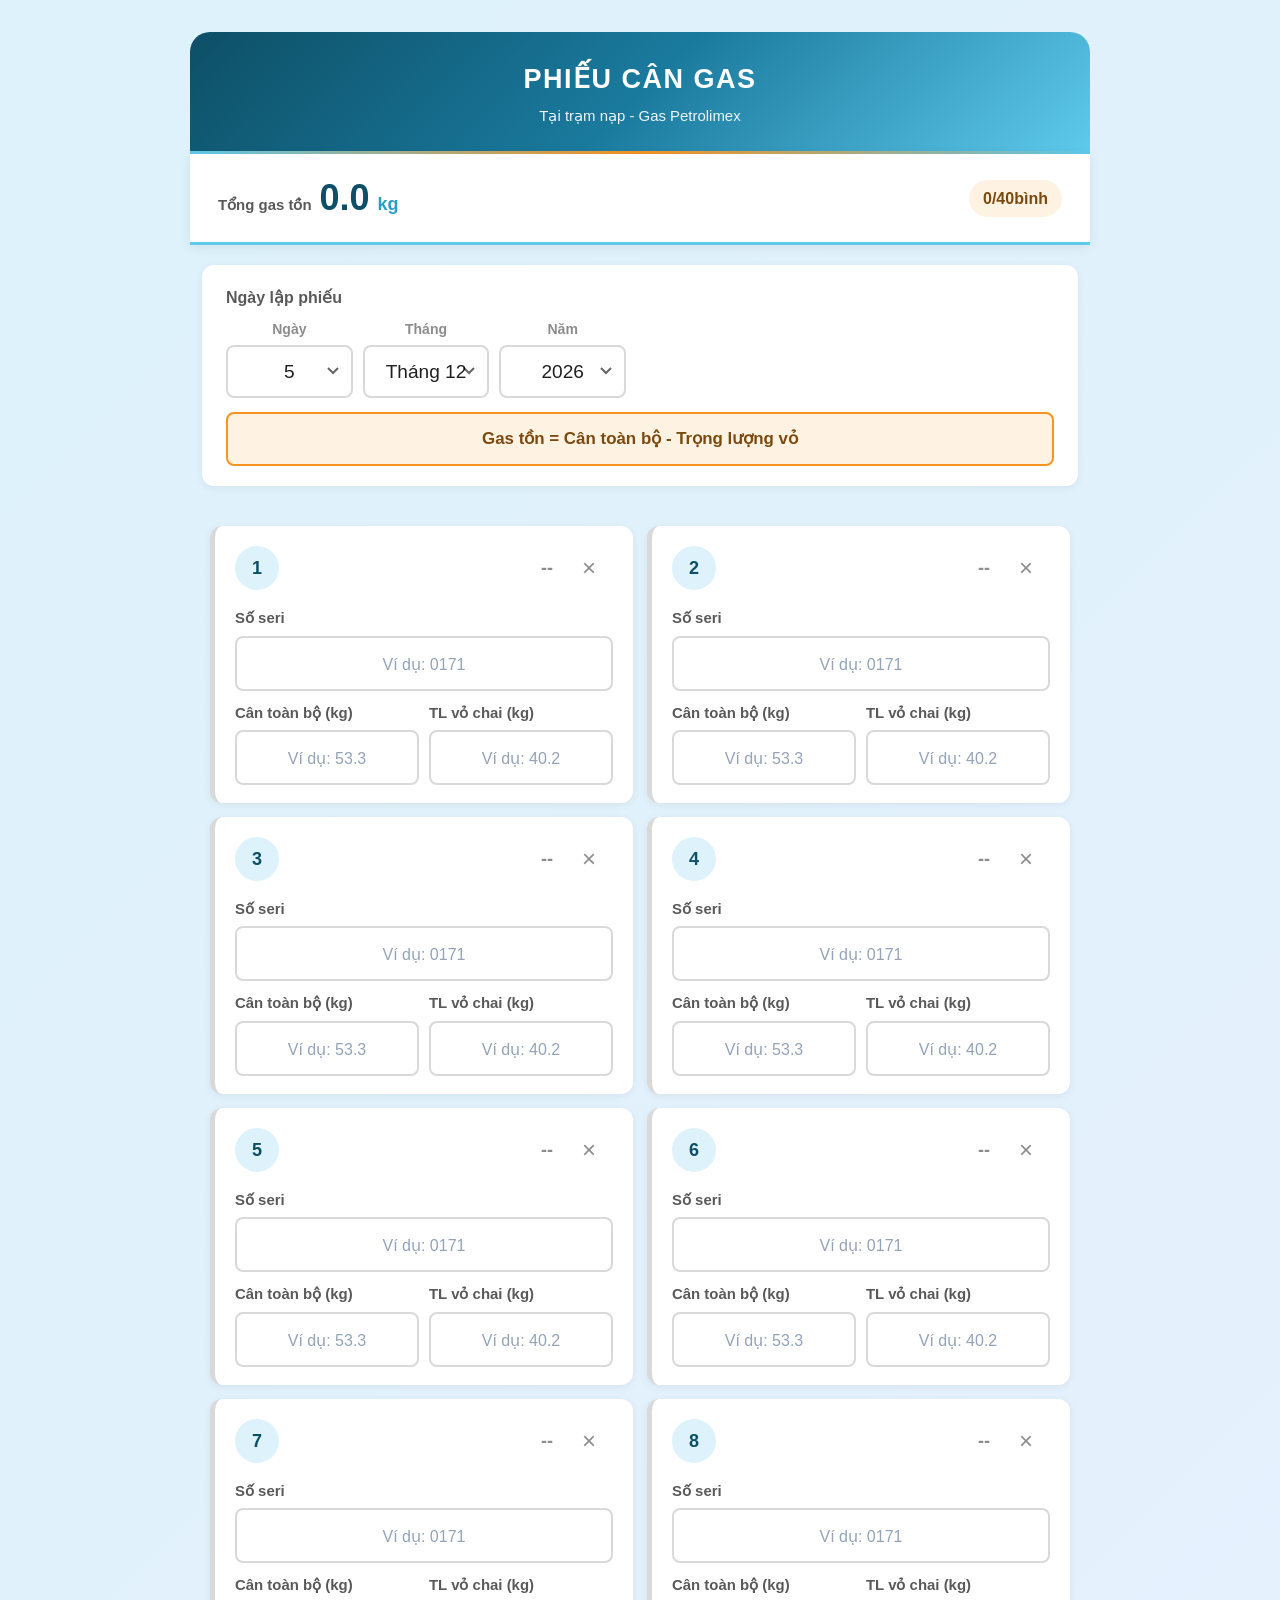
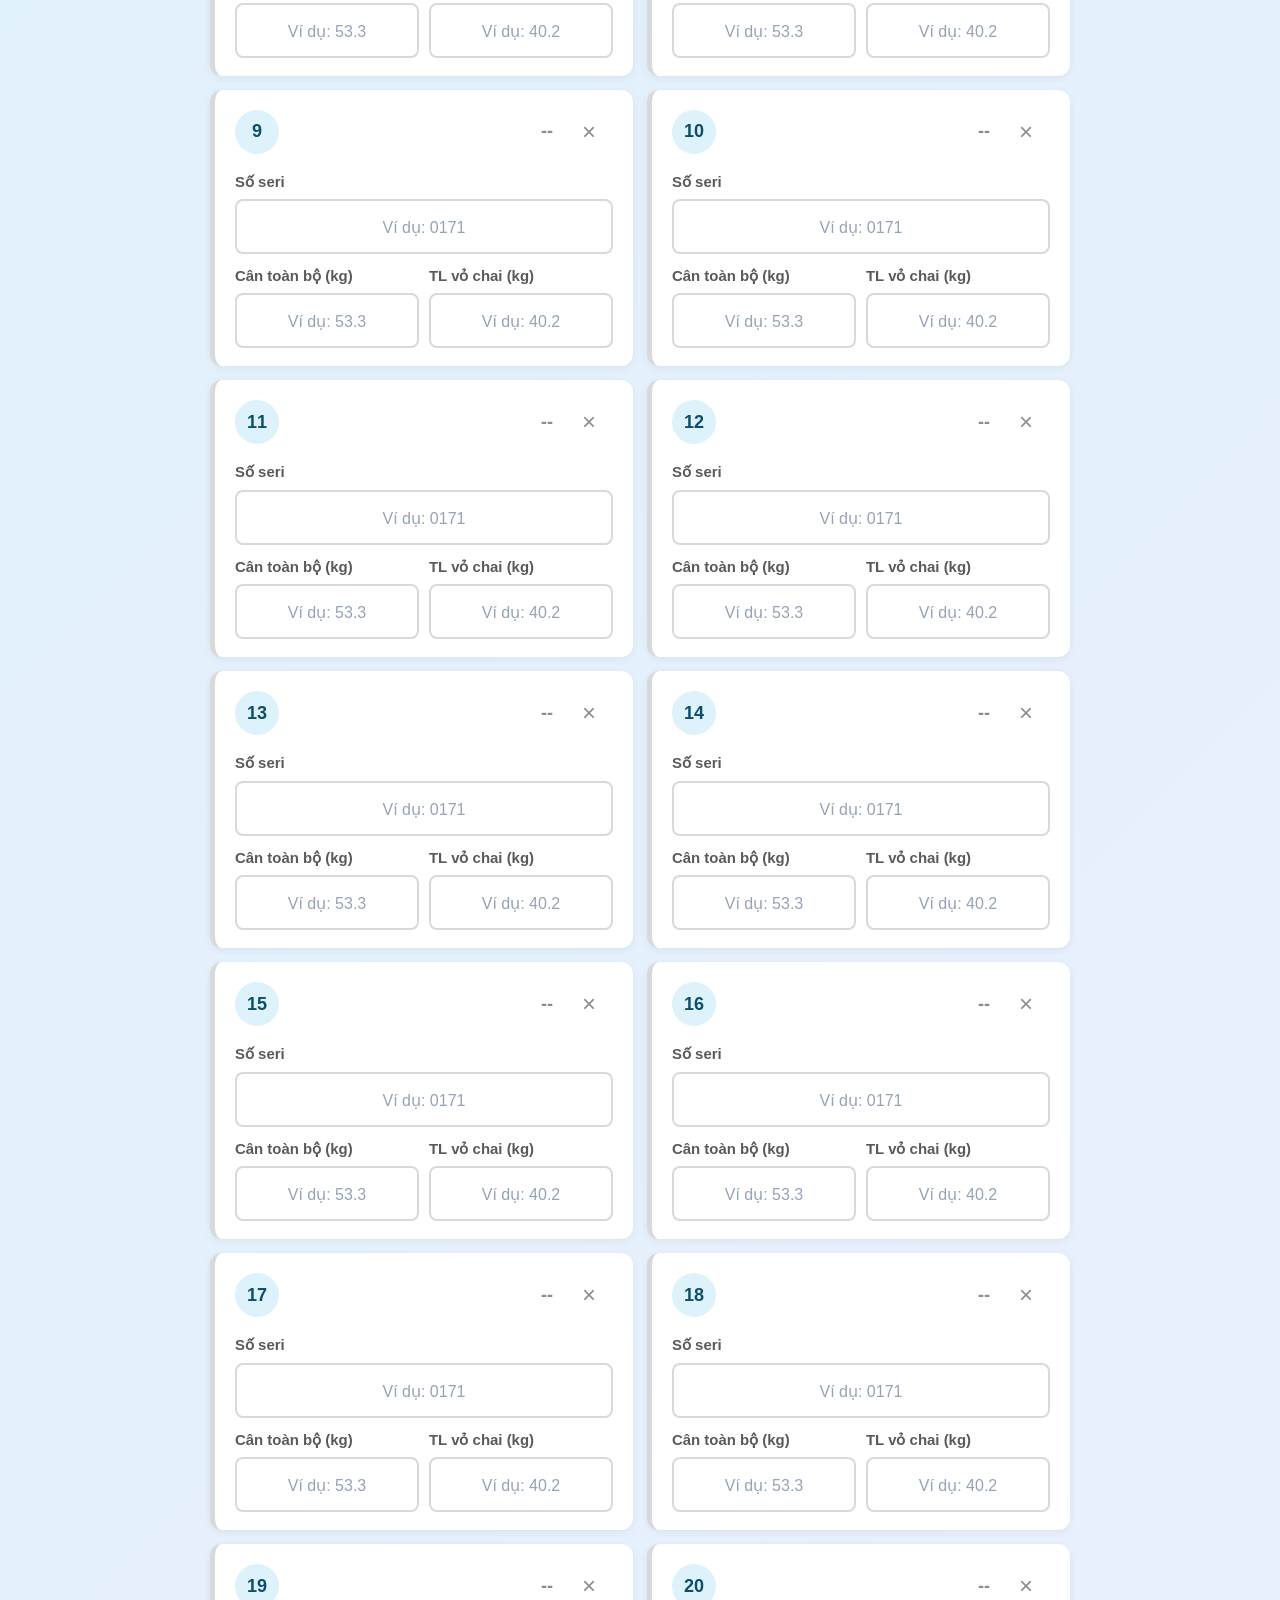
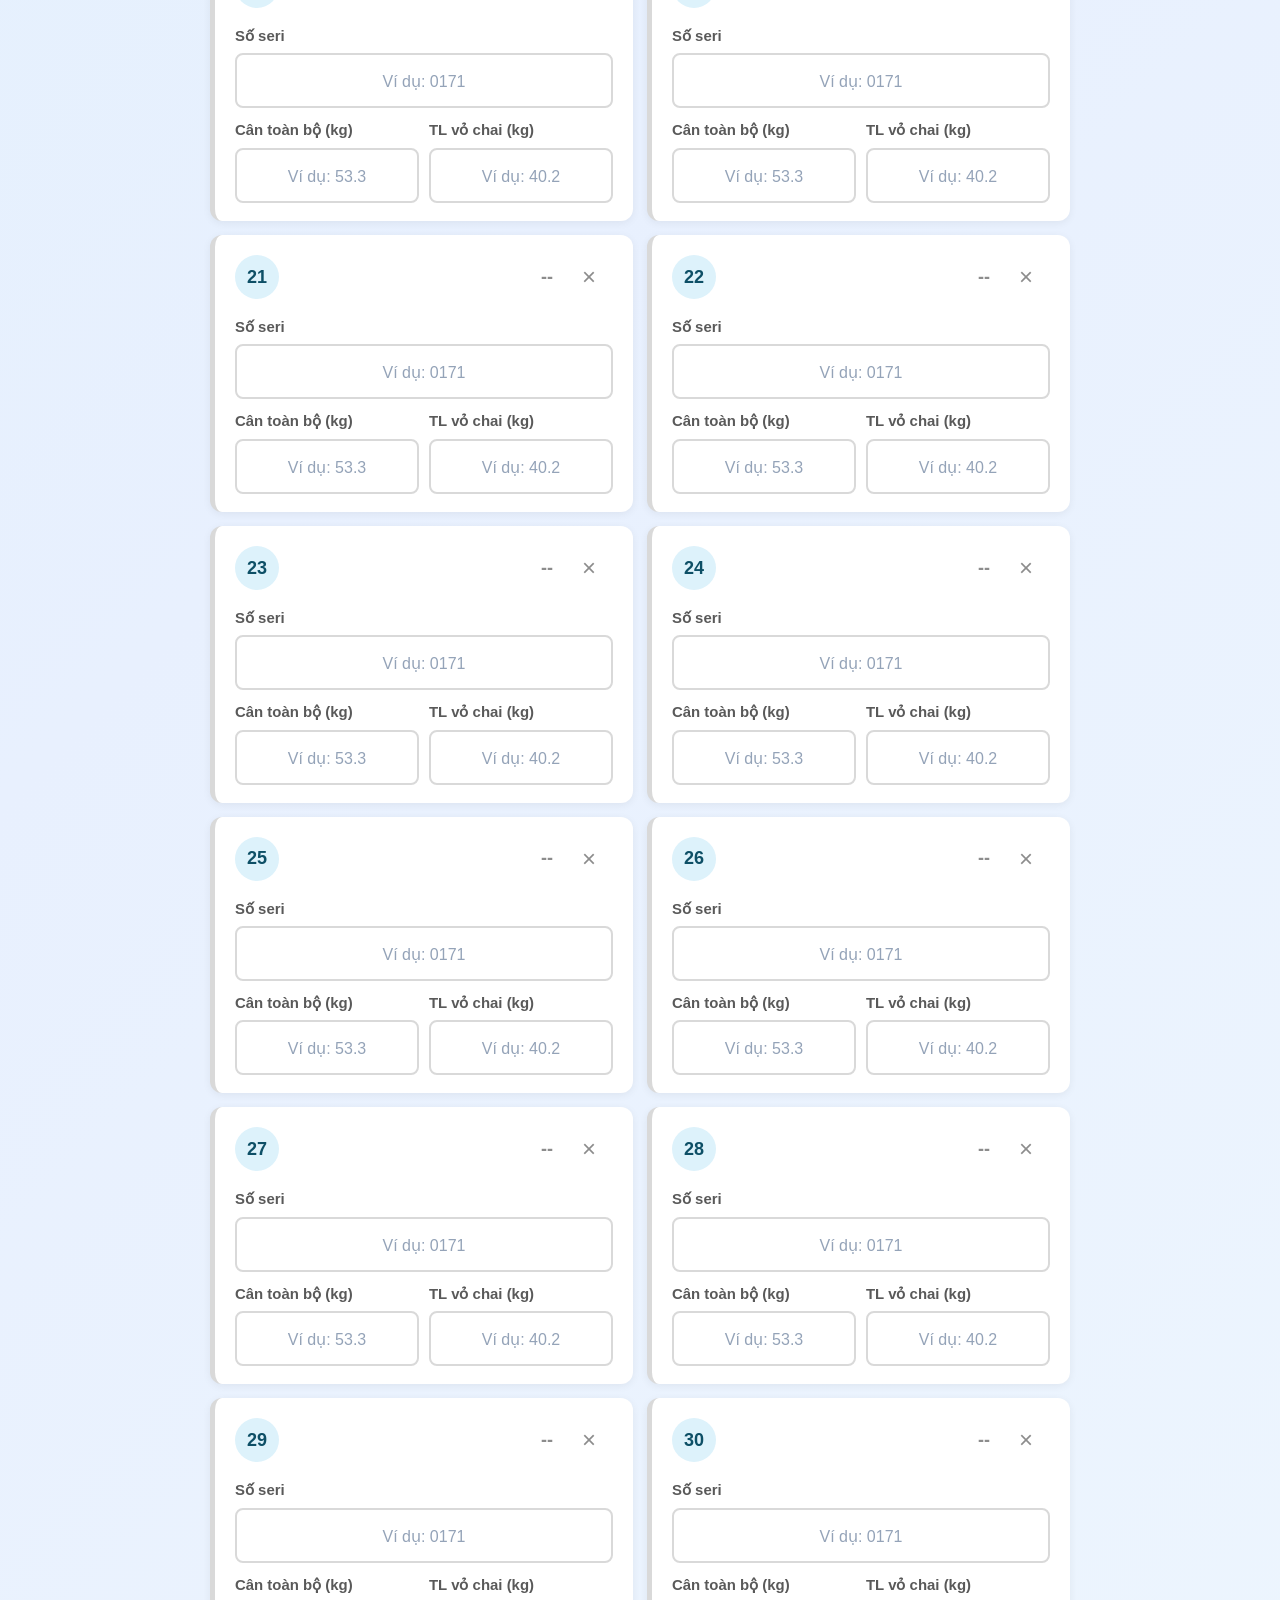
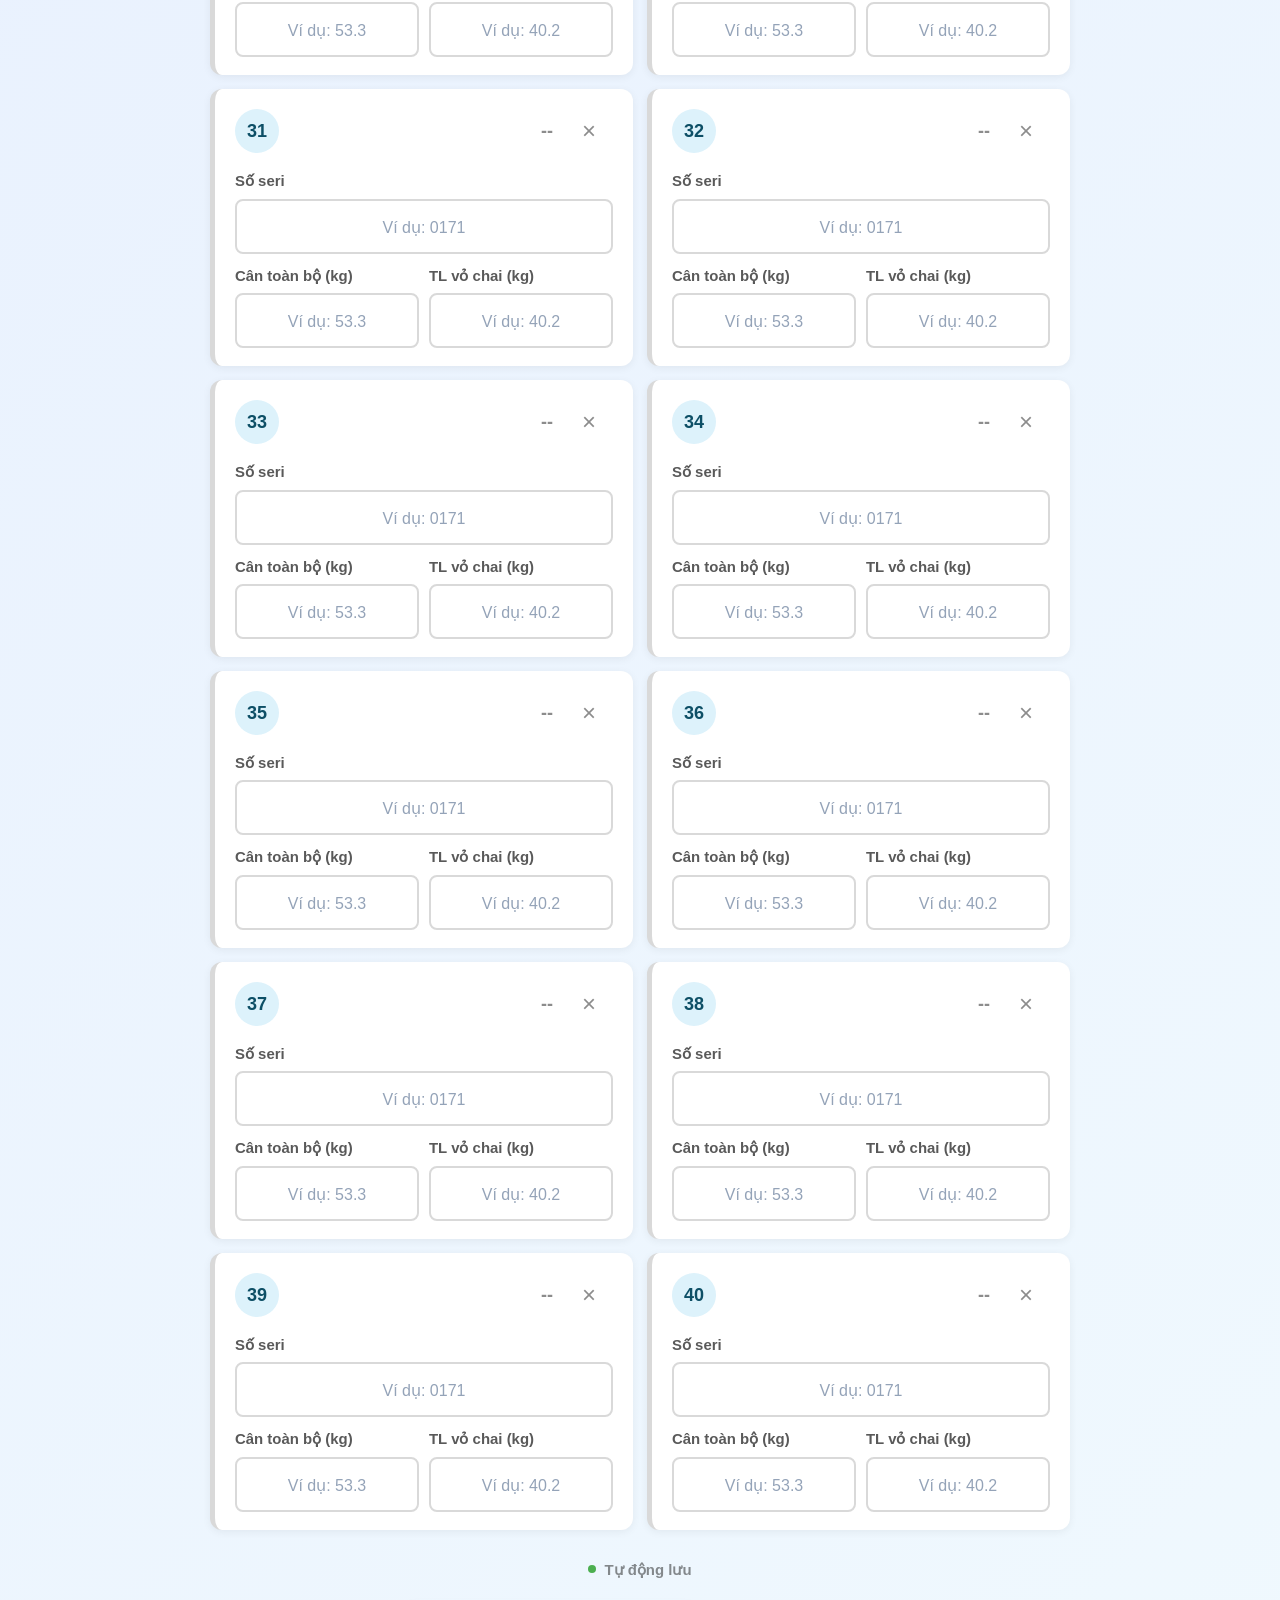
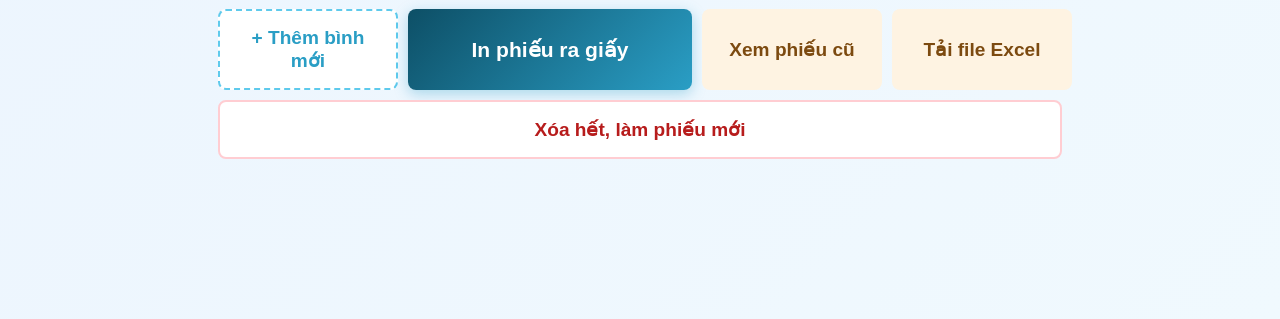
==== index.html @ 40c1fd88 "feat: add history system, auto-save indicator, localStorage quota handling" ====
<!DOCTYPE html>
<html lang="vi">
<head>
  <meta charset="UTF-8">
  <meta name="viewport" content="width=device-width, initial-scale=1.0">
  <meta name="apple-mobile-web-app-capable" content="yes">
  <meta name="apple-mobile-web-app-status-bar-style" content="black-translucent">
  <meta name="format-detection" content="telephone=no">
  <title>Phiếu Cân Gas - Petrolimex</title>
  <link rel="stylesheet" href="styles.css">
</head>
<body>
  <header class="app-header" role="banner">
    <h1>PHIẾU CÂN GAS</h1>
    <p>Tại trạm nạp - Gas Petrolimex</p>
  </header>

  <div class="summary-bar" id="summaryBar" role="status" aria-live="polite">
    <div class="summary-total">
      <span class="summary-label">Tổng gas tồn</span>
      <span class="summary-value" id="totalGas">0</span>
      <span class="summary-unit">kg</span>
    </div>
    <div class="summary-count">
      <span id="filledCount">0</span> / <span id="totalCount">40</span> bình
    </div>
  </div>

  <div class="form-meta no-print">
    <div class="meta-row">
      <label>Ngày lập phiếu</label>
      <div class="date-picker-vn">
        <div class="date-field">
          <span class="date-label">Ngày</span>
          <select id="formDay" aria-label="Ngày"></select>
        </div>
        <div class="date-field">
          <span class="date-label">Tháng</span>
          <select id="formMonth" aria-label="Tháng"></select>
        </div>
        <div class="date-field">
          <span class="date-label">Năm</span>
          <select id="formYear" aria-label="Năm"></select>
        </div>
      </div>
    </div>
    <div class="formula-hint" role="note">
      Gas tồn = Cân toàn bộ - Trọng lượng vỏ
    </div>
  </div>

  <div class="cylinder-list" id="cylinderList" role="list" aria-label="Danh sách bình gas"></div>

  <div class="auto-save-hint no-print" role="status" aria-live="polite">
    <span class="auto-save-dot"></span> Tự động lưu
  </div>

  <div class="actions no-print">
    <button class="btn btn-add" onclick="addRow()" type="button">+ Thêm bình mới</button>
    <button class="btn btn-primary" onclick="printForm()" type="button">In phiếu ra giấy</button>
    <div class="btn-row">
      <button class="btn btn-secondary" onclick="showHistory()" type="button">Xem phiếu cũ</button>
      <button class="btn btn-secondary" onclick="exportCSV()" type="button">Tải file Excel</button>
    </div>
    <button class="btn btn-danger" onclick="clearAll()" type="button">Xóa hết, làm phiếu mới</button>
  </div>

  <div class="history-modal" id="historyModal" role="dialog" aria-label="Phiếu đã lưu">
    <div class="history-backdrop" onclick="closeHistory()"></div>
    <div class="history-panel">
      <div class="history-header">
        <h2>Phiếu đã lưu</h2>
        <button class="history-close" onclick="closeHistory()" type="button" aria-label="Đóng">&times;</button>
      </div>
      <div class="history-list" id="historyList"></div>
    </div>
  </div>

  <div class="print-view" id="printView"></div>
  <div class="toast" id="toast" role="alert" aria-live="assertive"></div>

  <script src="app.js"></script>
</body>
</html>
---- styles.css ----
/* ========================================
   PHIẾU CÂN GAS - Brand Petrolimex 2026
   Primary: Innovative Blue #5FCAEC (chủ đạo)
   Accent: Energy Orange #F89420 (điểm nhấn)
   Target: iPhone 11 (414x896 CSS px)
   ======================================== */

/* ========== CSS Variables - Petrolimex Brand ========== */
:root {
  /* Brand Primary: Innovative Blue (chủ đạo) */
  --plx-blue: #5FCAEC;
  --plx-blue-dark: #2a9ec5;
  --plx-blue-900: #0d4f66;
  --plx-blue-700: #1a7a9e;
  --plx-blue-100: #ddf2fb;
  --plx-blue-50: #f0f9fe;

  /* Brand Accent: Energy Orange (điểm nhấn) */
  --plx-orange: #F89420;
  --plx-orange-dark: #d47a0a;
  --plx-orange-900: #7c4a10;
  --plx-orange-100: #fef3e2;

  /* Brand Accent: Ship Cove */
  --plx-accent: #688DB7;

  /* Semantic */
  --red-700: #b71c1c;
  --red-100: #ffcdd2;

  /* Text */
  --text-primary: rgba(0, 0, 0, 0.88);
  --text-secondary: rgba(0, 0, 0, 0.65);
  --text-muted: rgba(0, 0, 0, 0.45);

  /* Layout */
  --border: #D9D9D9;
  --border-focus: var(--plx-blue-dark);
  --bg-page: var(--plx-blue-50);
  --bg-card: #ffffff;
  --radius: 12px;
  --shadow: 0 2px 8px rgba(0,0,0,0.06);
  --safe-bottom: env(safe-area-inset-bottom, 0px);
  --safe-top: env(safe-area-inset-top, 0px);
}

/* ========== Reset & Base ========== */
*, *::before, *::after { margin: 0; padding: 0; box-sizing: border-box; }

html {
  font-size: 18px;
  -webkit-text-size-adjust: 100%;
  -webkit-tap-highlight-color: rgba(95, 202, 236, 0.2);
}

body {
  font-family: -apple-system, BlinkMacSystemFont, 'SF Pro Display', 'Segoe UI', Roboto, 'Noto Sans', sans-serif;
  background: var(--bg-page);
  color: var(--text-primary);
  line-height: 1.57;
  padding-bottom: calc(140px + var(--safe-bottom));
  -webkit-font-smoothing: antialiased;
}

/* ========== Header - Petrolimex Blue ========== */
.app-header {
  background: linear-gradient(135deg, var(--plx-blue-900), var(--plx-blue-700), var(--plx-blue));
  color: white;
  padding: calc(18px + var(--safe-top)) 20px 22px;
  text-align: center;
  position: relative;
}
.app-header::after {
  content: '';
  position: absolute;
  bottom: 0;
  left: 0;
  right: 0;
  height: 3px;
  background: linear-gradient(90deg, var(--plx-blue), var(--plx-orange), var(--plx-blue));
}
.app-header h1 {
  font-size: 1.33rem;
  font-weight: 700;
  letter-spacing: 1.5px;
}
.app-header p {
  font-size: 0.83rem;
  opacity: 0.92;
  margin-top: 4px;
}

/* ========== Summary Bar (sticky) ========== */
.summary-bar {
  background: var(--bg-card);
  padding: 14px 20px;
  display: flex;
  justify-content: space-between;
  align-items: center;
  box-shadow: 0 2px 12px rgba(0,0,0,0.08);
  position: sticky;
  top: 0;
  z-index: 100;
  border-bottom: 3px solid var(--plx-blue);
}
.summary-total {
  display: flex;
  align-items: baseline;
  gap: 8px;
}
.summary-label {
  font-size: 0.83rem;
  color: var(--text-secondary);
  font-weight: 600;
}
.summary-value {
  font-size: 1.78rem;
  font-weight: 700;
  color: var(--plx-blue-900);
}
.summary-unit {
  font-size: 1rem;
  color: var(--plx-blue-dark);
  font-weight: 600;
}
.summary-count {
  font-size: 0.89rem;
  color: var(--plx-orange-900);
  background: var(--plx-orange-100);
  padding: 6px 14px;
  border-radius: 24px;
  font-weight: 600;
  min-height: 36px;
  display: flex;
  align-items: center;
}

/* ========== Form Meta ========== */
.form-meta {
  background: var(--bg-card);
  margin: 12px;
  border-radius: var(--radius);
  padding: 18px 20px;
  box-shadow: var(--shadow);
}
.meta-row label {
  display: block;
  font-size: 0.89rem;
  color: var(--text-secondary);
  margin-bottom: 8px;
  font-weight: 600;
}
/* Vietnamese date picker: 3 dropdowns */
.date-picker-vn {
  display: flex;
  gap: 10px;
}
.date-field {
  flex: 1;
  display: flex;
  flex-direction: column;
  gap: 4px;
}
.date-field .date-label {
  font-size: 0.78rem;
  color: var(--text-muted);
  font-weight: 600;
  text-align: center;
}
.date-field select {
  width: 100%;
  padding: 14px 8px;
  border: 2px solid var(--border);
  border-radius: 8px;
  font-size: 1.06rem;
  color: var(--text-primary);
  background: var(--bg-card);
  min-height: 52px;
  text-align: center;
  -webkit-appearance: none;
  appearance: none;
  background-image: url("data:image/svg+xml,%3Csvg xmlns='http://www.w3.org/2000/svg' width='12' height='8'%3E%3Cpath d='M1 1l5 5 5-5' stroke='%23666' stroke-width='2' fill='none'/%3E%3C/svg%3E");
  background-repeat: no-repeat;
  background-position: right 12px center;
  cursor: pointer;
}
.date-field select:focus {
  outline: none;
  border-color: var(--plx-blue-dark);
  box-shadow: 0 0 0 3px rgba(95, 202, 236, 0.25);
}
.formula-hint {
  margin-top: 14px;
  padding: 12px 16px;
  background: var(--plx-orange-100);
  border-radius: 8px;
  font-size: 0.94rem;
  color: var(--plx-orange-900);
  text-align: center;
  font-weight: 600;
  border: 2px solid var(--plx-orange);
}

/* ========== Cylinder Cards ========== */
.cylinder-list {
  padding: 12px;
  display: flex;
  flex-direction: column;
  gap: 12px;
}

.cylinder-card {
  background: var(--bg-card);
  border-radius: var(--radius);
  padding: 18px 20px;
  box-shadow: var(--shadow);
  border-left: 5px solid var(--border);
  transition: border-color 0.2s ease;
}
.cylinder-card.has-data {
  border-left-color: var(--plx-blue);
}

/* ========== Card Header ========== */
.card-header {
  display: flex;
  justify-content: space-between;
  align-items: center;
  margin-bottom: 14px;
}
.card-number {
  background: var(--plx-blue-100);
  color: var(--plx-blue-900);
  width: 44px;
  height: 44px;
  border-radius: 50%;
  display: flex;
  align-items: center;
  justify-content: center;
  font-weight: 600;
  font-size: 1rem;
  flex-shrink: 0;
}
.card-result {
  font-size: 1.44rem;
  font-weight: 700;
  color: var(--plx-blue-900);
  text-align: right;
  flex: 1;
  padding: 0 12px;
}
.card-result .unit {
  font-size: 0.89rem;
  font-weight: 600;
}
.card-result.empty {
  color: var(--text-muted);
  font-size: 1rem;
}

/* ========== Delete Button: 48px touch target ========== */
.card-delete {
  background: none;
  border: 2px solid transparent;
  color: var(--text-muted);
  font-size: 1.33rem;
  cursor: pointer;
  width: 48px;
  height: 48px;
  border-radius: 8px;
  display: flex;
  align-items: center;
  justify-content: center;
  flex-shrink: 0;
  transition: all 0.2s ease;
  -webkit-tap-highlight-color: transparent;
}
.card-delete:active {
  background: var(--red-100);
  color: var(--red-700);
  border-color: var(--red-100);
}

/* ========== Input Groups ========== */
.input-row {
  display: flex;
  gap: 10px;
  margin-bottom: 10px;
}
.input-row:last-child { margin-bottom: 0; }

.input-group { flex: 1; }
.input-group label {
  display: block;
  font-size: 0.83rem;
  color: var(--text-secondary);
  margin-bottom: 6px;
  font-weight: 600;
}
.input-group input {
  width: 100%;
  padding: 14px 12px;
  border: 2px solid var(--border);
  border-radius: 8px;
  font-size: 1.11rem;
  text-align: center;
  color: var(--text-primary);
  background: var(--bg-card);
  transition: border-color 0.2s ease, box-shadow 0.2s ease;
  min-height: 52px;
  -webkit-appearance: none;
  appearance: none;
}
.input-group input:focus {
  outline: none;
  border-color: var(--plx-blue-dark);
  background: var(--plx-blue-50);
  box-shadow: 0 0 0 3px rgba(95, 202, 236, 0.25);
}
.input-group input::placeholder {
  color: #94a3b8;
  font-size: 0.89rem;
}

/* ========== Duplicate Warning ========== */
.duplicate-warn {
  font-size: 0.78rem;
  color: var(--red-700);
  margin-top: 4px;
  font-weight: 600;
  display: none;
}
.duplicate-warn.show { display: block; }

/* ========== Action Buttons ========== */
.actions {
  padding: 16px 12px calc(16px + var(--safe-bottom));
  display: flex;
  flex-direction: column;
  gap: 10px;
}
.btn {
  padding: 16px 20px;
  border: none;
  border-radius: 8px;
  font-size: 1.06rem;
  font-weight: 600;
  cursor: pointer;
  text-align: center;
  transition: opacity 0.15s ease, transform 0.1s ease;
  min-height: 56px;
  display: flex;
  align-items: center;
  justify-content: center;
  -webkit-tap-highlight-color: transparent;
}
.btn:active {
  opacity: 0.85;
  transform: scale(0.98);
}
.btn-primary {
  background: linear-gradient(135deg, var(--plx-blue-900), var(--plx-blue-dark));
  color: white;
  font-size: 1.17rem;
  min-height: 60px;
  box-shadow: 0 4px 14px rgba(42, 158, 197, 0.35);
}
.btn-secondary {
  background: var(--plx-orange-100);
  color: var(--plx-orange-900);
}
.btn-danger {
  background: #fff;
  color: var(--red-700);
  border: 2px solid var(--red-100);
}
.btn-add {
  background: var(--bg-card);
  color: var(--plx-blue-dark);
  border: 2px dashed var(--plx-blue);
  min-height: 52px;
}
.btn-row {
  display: flex;
  gap: 10px;
}
.btn-row .btn { flex: 1; }

/* ========== Auto-save Indicator ========== */
.auto-save-hint {
  display: flex;
  align-items: center;
  justify-content: center;
  gap: 8px;
  padding: 8px 12px;
  font-size: 0.83rem;
  color: var(--text-muted);
  font-weight: 600;
}
.auto-save-dot {
  width: 8px;
  height: 8px;
  border-radius: 50%;
  background: #4caf50;
  flex-shrink: 0;
}

/* ========== History Modal ========== */
.history-modal {
  position: fixed;
  inset: 0;
  z-index: 500;
  display: flex;
  align-items: flex-end;
  justify-content: center;
  visibility: hidden;
  pointer-events: none;
}
.history-modal.show {
  visibility: visible;
  pointer-events: auto;
}
.history-backdrop {
  position: absolute;
  inset: 0;
  background: rgba(0, 0, 0, 0);
  transition: background 0.3s ease;
}
.history-modal.show .history-backdrop {
  background: rgba(0, 0, 0, 0.4);
}
.history-panel {
  position: relative;
  width: 100%;
  max-width: 600px;
  max-height: 75vh;
  background: var(--bg-card);
  border-radius: 20px 20px 0 0;
  overflow: hidden;
  display: flex;
  flex-direction: column;
  transform: translateY(100%);
  transition: transform 0.3s ease;
  padding-bottom: var(--safe-bottom);
}
.history-modal.show .history-panel {
  transform: translateY(0);
}
.history-header {
  display: flex;
  justify-content: space-between;
  align-items: center;
  padding: 20px 20px 14px;
  border-bottom: 2px solid var(--plx-blue-100);
  flex-shrink: 0;
}
.history-header h2 {
  font-size: 1.11rem;
  font-weight: 600;
  color: var(--plx-blue-900);
}
.history-close {
  background: none;
  border: none;
  font-size: 1.5rem;
  width: 48px;
  height: 48px;
  display: flex;
  align-items: center;
  justify-content: center;
  cursor: pointer;
  color: var(--text-muted);
  border-radius: 8px;
}
.history-close:active {
  background: var(--plx-blue-50);
}
.history-list {
  overflow-y: auto;
  -webkit-overflow-scrolling: touch;
  padding: 12px;
  flex: 1;
}
.history-empty {
  text-align: center;
  padding: 40px 20px;
  color: var(--text-muted);
  font-size: 1rem;
}
.history-item {
  display: flex;
  align-items: center;
  gap: 12px;
  padding: 16px;
  background: var(--plx-blue-50);
  border-radius: 12px;
  margin-bottom: 10px;
  cursor: pointer;
  border: 2px solid transparent;
  transition: border-color 0.2s ease;
  min-height: 56px;
}
.history-item:active {
  border-color: var(--plx-blue);
  background: var(--plx-blue-100);
}
.history-date {
  font-size: 1rem;
  font-weight: 600;
  color: var(--plx-blue-900);
  white-space: nowrap;
  display: flex;
  flex-direction: column;
  gap: 2px;
}
.history-time {
  font-size: 0.78rem;
  font-weight: 600;
  color: var(--text-muted);
}
.history-info {
  flex: 1;
  display: flex;
  gap: 12px;
  align-items: center;
}
.history-gas {
  font-size: 0.94rem;
  font-weight: 600;
  color: var(--plx-blue-dark);
}
.history-count {
  font-size: 0.83rem;
  color: var(--text-muted);
  font-weight: 600;
}
.history-delete {
  background: none;
  border: 2px solid transparent;
  color: var(--text-muted);
  font-size: 1.2rem;
  width: 44px;
  height: 44px;
  border-radius: 8px;
  display: flex;
  align-items: center;
  justify-content: center;
  cursor: pointer;
  flex-shrink: 0;
}
.history-delete:active {
  background: var(--red-100);
  color: var(--red-700);
}

/* History Detail (expandable) */
.history-detail {
  max-height: 0;
  overflow: hidden;
  transition: max-height 0.3s ease;
  background: var(--bg-card);
  border-radius: 0 0 12px 12px;
  margin-top: -10px;
  margin-bottom: 10px;
}
.history-detail.show {
  max-height: 600px;
  overflow-y: auto;
  border: 2px solid var(--plx-blue-100);
  border-top: none;
  padding: 12px;
}
.history-table {
  width: 100%;
  border-collapse: collapse;
  font-size: 0.83rem;
}
.history-table th,
.history-table td {
  padding: 6px 8px;
  text-align: center;
  border-bottom: 1px solid var(--plx-blue-100);
}
.history-table th {
  font-size: 0.78rem;
  color: var(--text-muted);
  font-weight: 600;
}
.history-table td {
  color: var(--text-primary);
}
.btn-history-load {
  width: 100%;
  margin-top: 12px;
  padding: 14px;
  background: linear-gradient(135deg, var(--plx-blue-900), var(--plx-blue-dark));
  color: white;
  border: none;
  border-radius: 8px;
  font-size: 1rem;
  font-weight: 600;
  cursor: pointer;
  min-height: 48px;
}
.btn-history-load:active {
  opacity: 0.85;
}

/* ========== Toast ========== */
.toast {
  position: fixed;
  bottom: calc(24px + var(--safe-bottom));
  left: 50%;
  transform: translateX(-50%) translateY(80px);
  background: var(--plx-blue-900);
  color: white;
  padding: 14px 28px;
  border-radius: 30px;
  font-size: 0.94rem;
  font-weight: 600;
  opacity: 0;
  transition: all 0.3s ease;
  z-index: 1000;
  pointer-events: none;
  box-shadow: 0 4px 16px rgba(0,0,0,0.15);
}
.toast.show {
  transform: translateX(-50%) translateY(0);
  opacity: 1;
}

/* ========== Print View ========== */
.print-view { display: none; }

/* ========== Desktop / Tablet Responsive ========== */

/* Tablet: 768px+ */
@media (min-width: 768px) {
  body {
    background: linear-gradient(135deg, var(--plx-blue-100) 0%, #e8f0fe 50%, var(--plx-blue-50) 100%);
  }
  .app-header {
    max-width: 600px;
    margin: 24px auto 0;
    border-radius: 16px 16px 0 0;
    padding-top: 22px;
  }
  .summary-bar {
    max-width: 600px;
    margin: 0 auto;
  }
  .form-meta {
    max-width: 576px;
    margin: 16px auto;
  }
  .cylinder-list {
    max-width: 600px;
    margin: 0 auto;
    padding: 16px;
    gap: 14px;
  }
  .actions {
    max-width: 576px;
    margin: 0 auto;
    padding: 20px 16px calc(20px + var(--safe-bottom));
  }
}

/* Desktop: history modal centered */
@media (min-width: 768px) {
  .history-modal {
    align-items: center;
  }
  .history-panel {
    border-radius: 20px;
    max-height: 70vh;
    margin: 0 20px;
  }
}

/* Desktop: 1024px+ — 2 cột cho danh sách bình */
@media (min-width: 1024px) {
  .app-header {
    max-width: 900px;
    border-radius: 20px 20px 0 0;
    margin-top: 32px;
    padding: 26px 24px;
  }
  .app-header h1 { font-size: 1.5rem; }
  .summary-bar {
    max-width: 900px;
    padding: 16px 28px;
  }
  .summary-value { font-size: 2rem; }
  .form-meta {
    max-width: 876px;
    margin: 20px auto;
    padding: 20px 24px;
  }
  .date-picker-vn { max-width: 400px; }
  .cylinder-list {
    max-width: 900px;
    display: grid;
    grid-template-columns: 1fr 1fr;
    gap: 14px;
    padding: 20px;
  }
  .actions {
    max-width: 876px;
    flex-direction: row;
    flex-wrap: wrap;
  }
  .actions .btn { flex: 1; min-width: 180px; }
  .actions .btn-primary { flex: 2; }
  .actions .btn-row { flex: 2; min-width: 360px; }
}

/* Wide Desktop: 1440px+ */
@media (min-width: 1440px) {
  .app-header,
  .summary-bar { max-width: 1080px; }
  .form-meta,
  .actions { max-width: 1056px; }
  .cylinder-list {
    max-width: 1080px;
    grid-template-columns: 1fr 1fr 1fr;
  }
}

/* ========== Reduced Motion ========== */
@media (prefers-reduced-motion: reduce) {
  *, *::before, *::after {
    transition-duration: 0.01ms !important;
    animation-duration: 0.01ms !important;
  }
}

/* ========== Print Media ========== */
@media print {
  body {
    background: white;
    font-size: 11px;
    padding: 0;
    font-family: 'Times New Roman', serif;
    line-height: 1.4;
  }
  .no-print,
  .app-header,
  .summary-bar,
  .form-meta,
  .cylinder-list,
  .actions,
  .toast,
  .auto-save-hint,
  .history-modal { display: none !important; }

  .print-view {
    display: block !important;
    padding: 15px 20px;
  }
  .print-header { text-align: center; margin-bottom: 14px; }
  .print-header h2 {
    font-size: 13px;
    text-transform: uppercase;
    margin-bottom: 2px;
  }
  .print-header h3 { font-size: 11px; margin-bottom: 6px; }
  .print-header h1 { font-size: 16px; margin: 10px 0 6px; }
  .print-header p { font-size: 10px; }
  .print-info {
    font-size: 10px;
    margin-bottom: 12px;
    line-height: 1.7;
  }
  .print-table {
    width: 100%;
    border-collapse: collapse;
    font-size: 10px;
    margin-bottom: 10px;
  }
  .print-table th,
  .print-table td {
    border: 1px solid #333;
    padding: 3px 5px;
    text-align: center;
  }
  .print-table th {
    background: #eee;
    font-weight: 600;
    font-size: 9px;
  }
  .print-table .separator { border-left: 3px solid #333; }
  .print-total {
    font-size: 13px;
    font-weight: 600;
    margin: 10px 0 24px;
  }
  .print-signatures {
    display: flex;
    justify-content: space-between;
    font-size: 10px;
    margin-top: 30px;
  }
  .print-signatures div { text-align: center; width: 19%; }
  .print-signatures .sig-title { font-weight: 600; margin-bottom: 55px; }
}
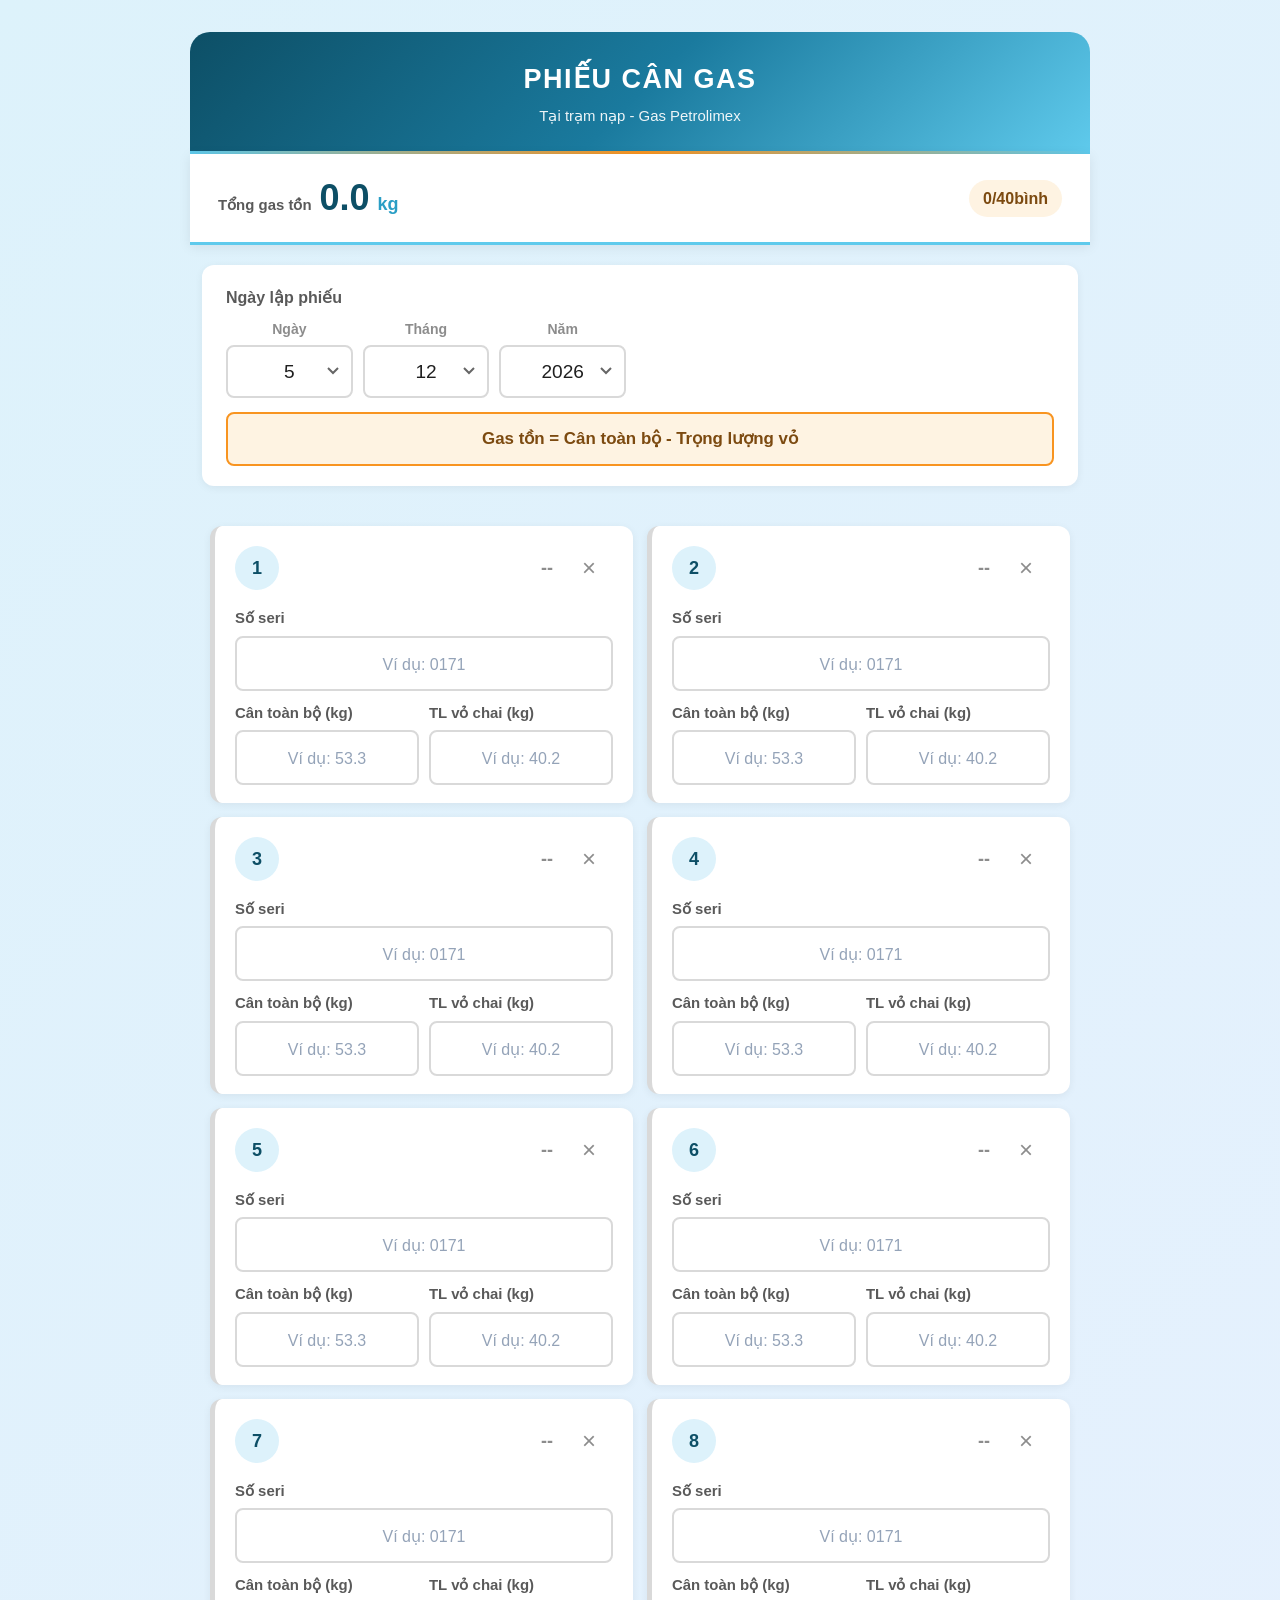
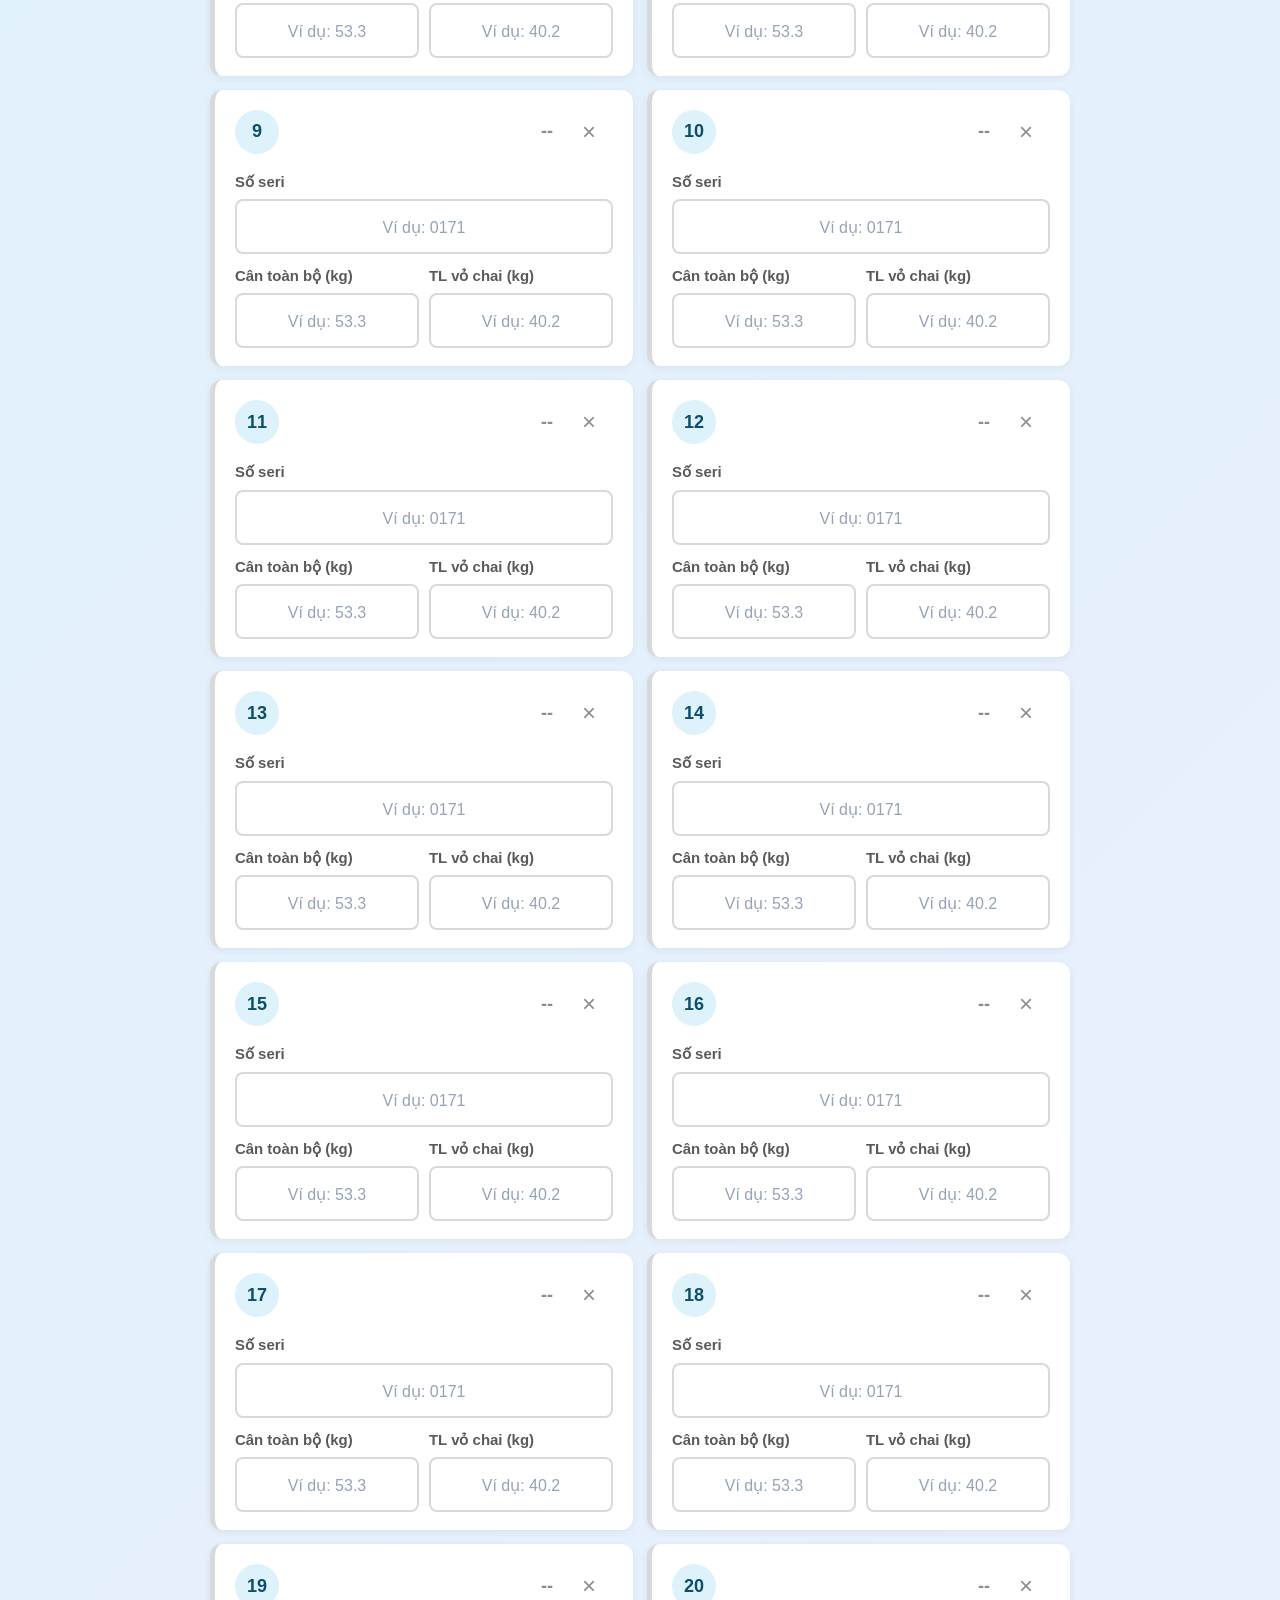
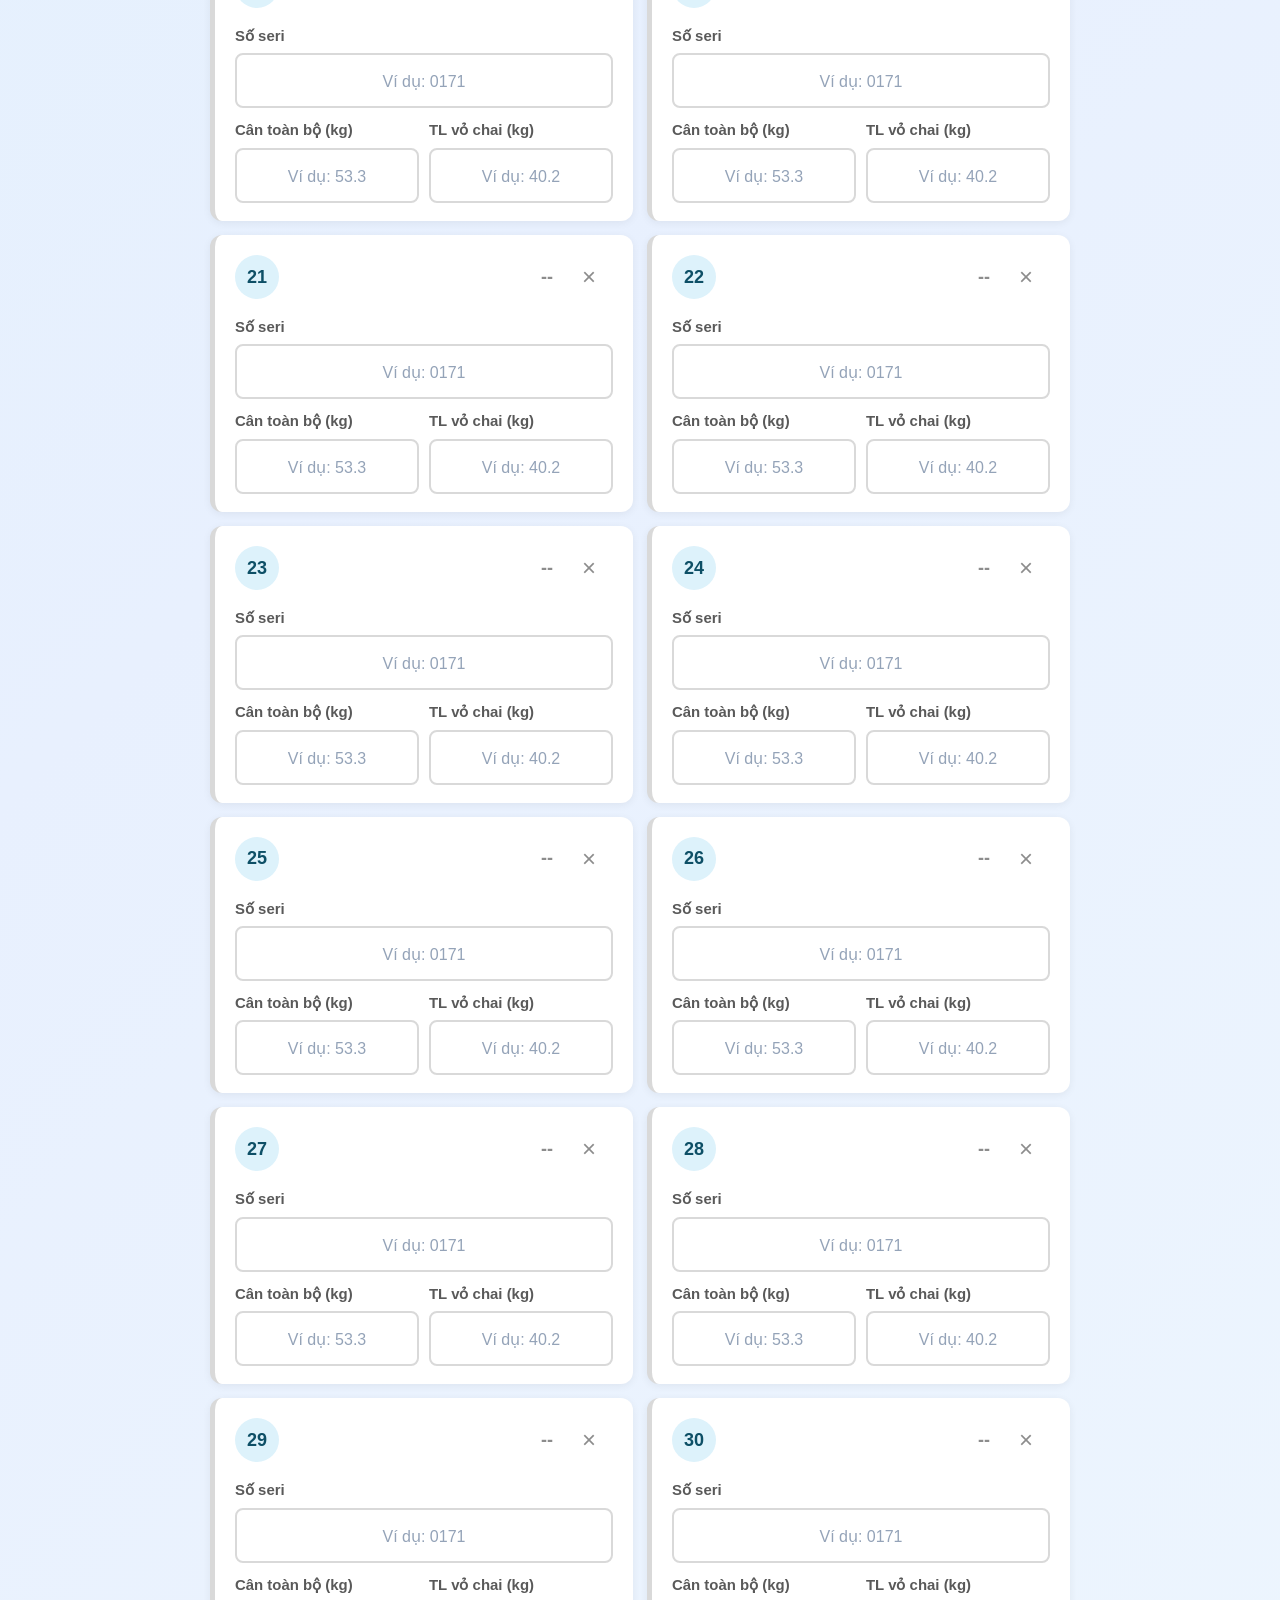
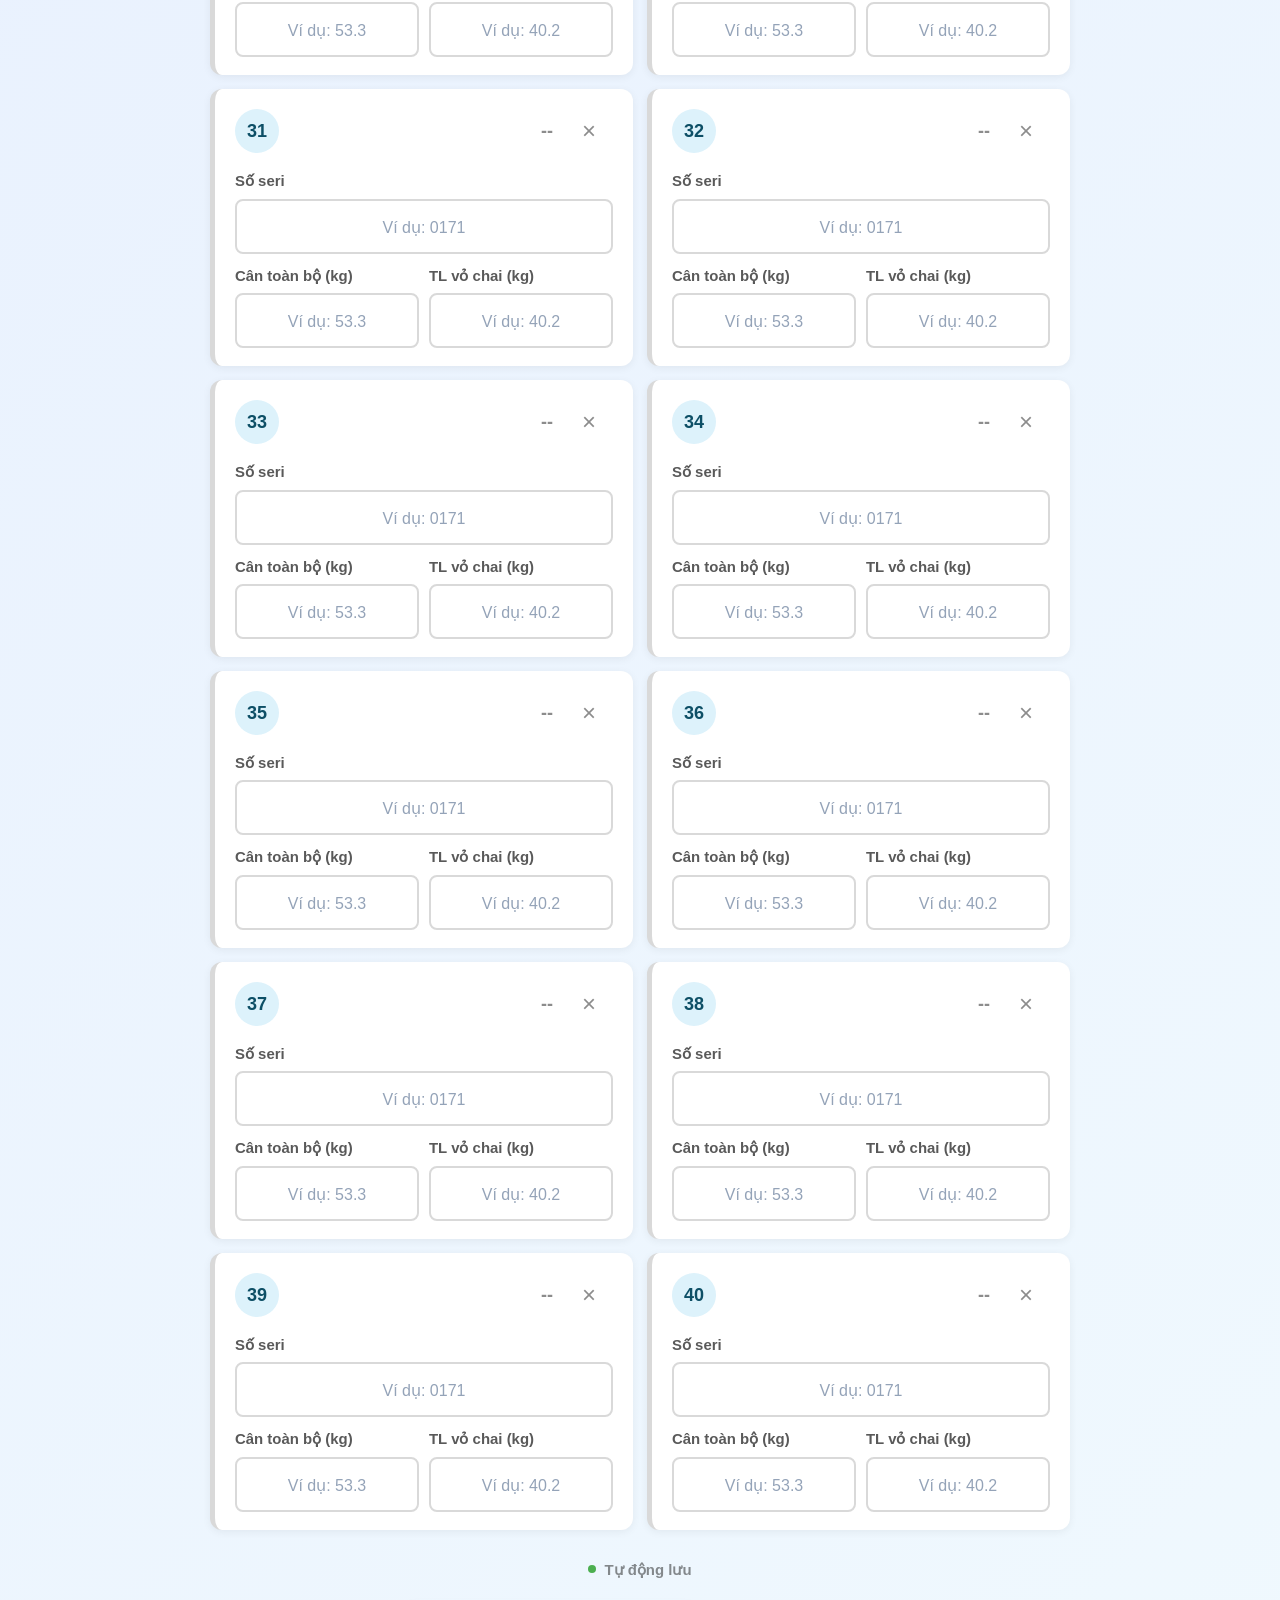
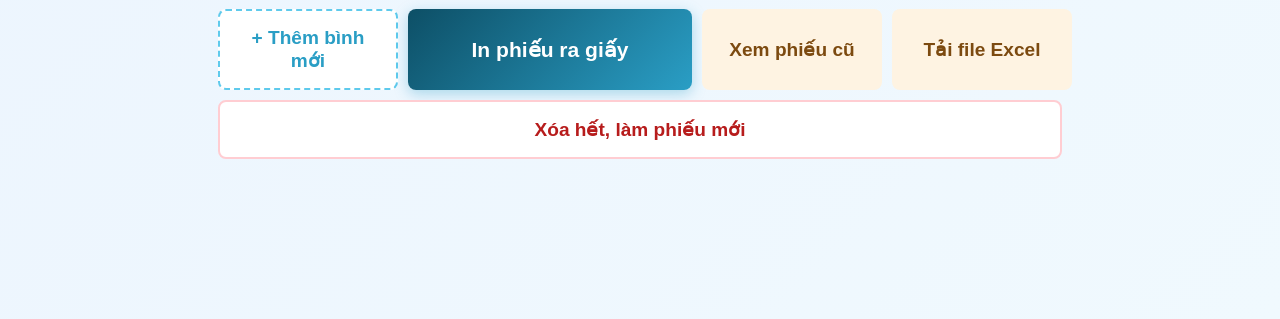
==== commit 7a7aedd5: "feat: PWA offline support + Petrolimex 2026 rebrand icon + Vietnamese docs" ====
--- a/index.html
+++ b/index.html
@@ -6,6 +6,9 @@
   <meta name="apple-mobile-web-app-capable" content="yes">
   <meta name="apple-mobile-web-app-status-bar-style" content="black-translucent">
   <meta name="format-detection" content="telephone=no">
+  <meta name="theme-color" content="#0d4f66">
+  <link rel="manifest" href="manifest.json">
+  <link rel="apple-touch-icon" href="icon-180.png">
   <title>Phiếu Cân Gas - Petrolimex</title>
   <link rel="stylesheet" href="styles.css">
 </head>
--- a/styles.css
+++ b/styles.css
@@ -609,9 +609,9 @@
 /* ========== Toast ========== */
 .toast {
   position: fixed;
-  bottom: calc(24px + var(--safe-bottom));
+  top: calc(24px + var(--safe-top));
   left: 50%;
-  transform: translateX(-50%) translateY(80px);
+  transform: translateX(-50%) translateY(-80px);
   background: var(--plx-blue-900);
   color: white;
   padding: 14px 28px;
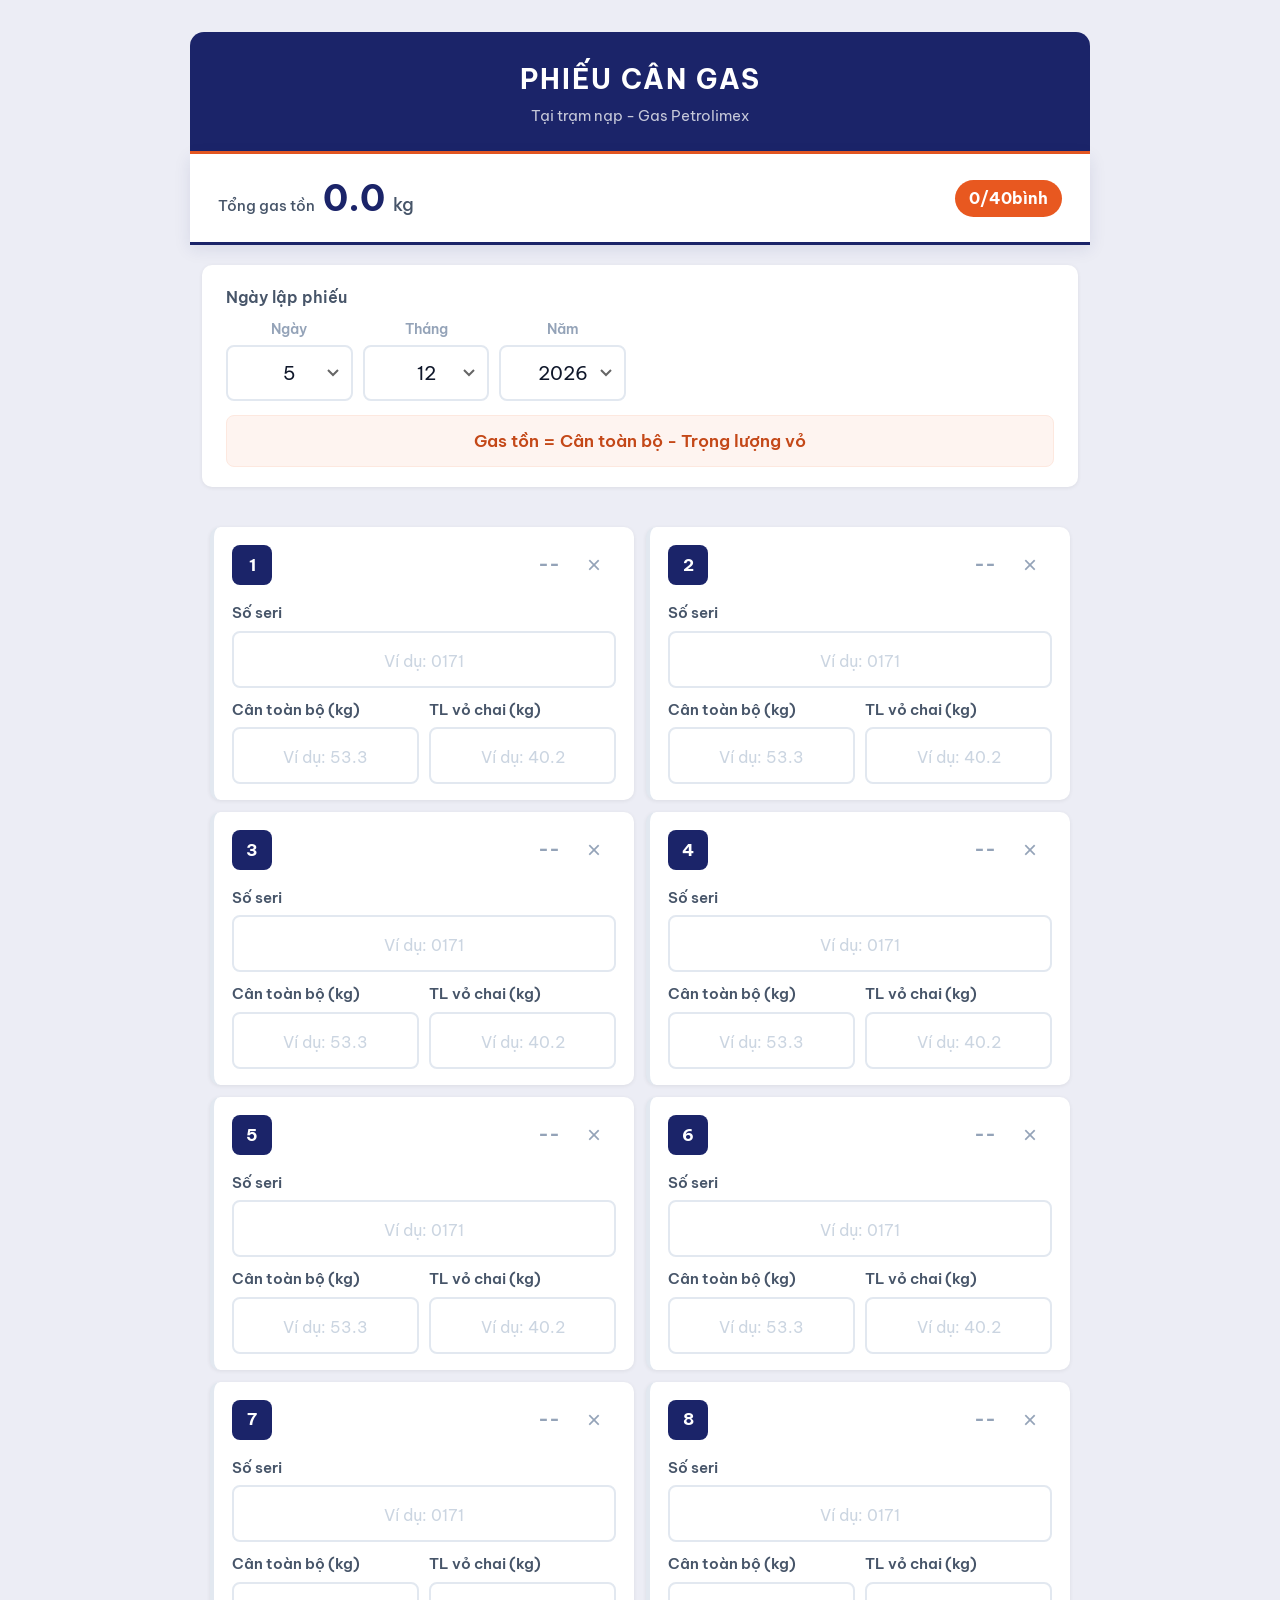
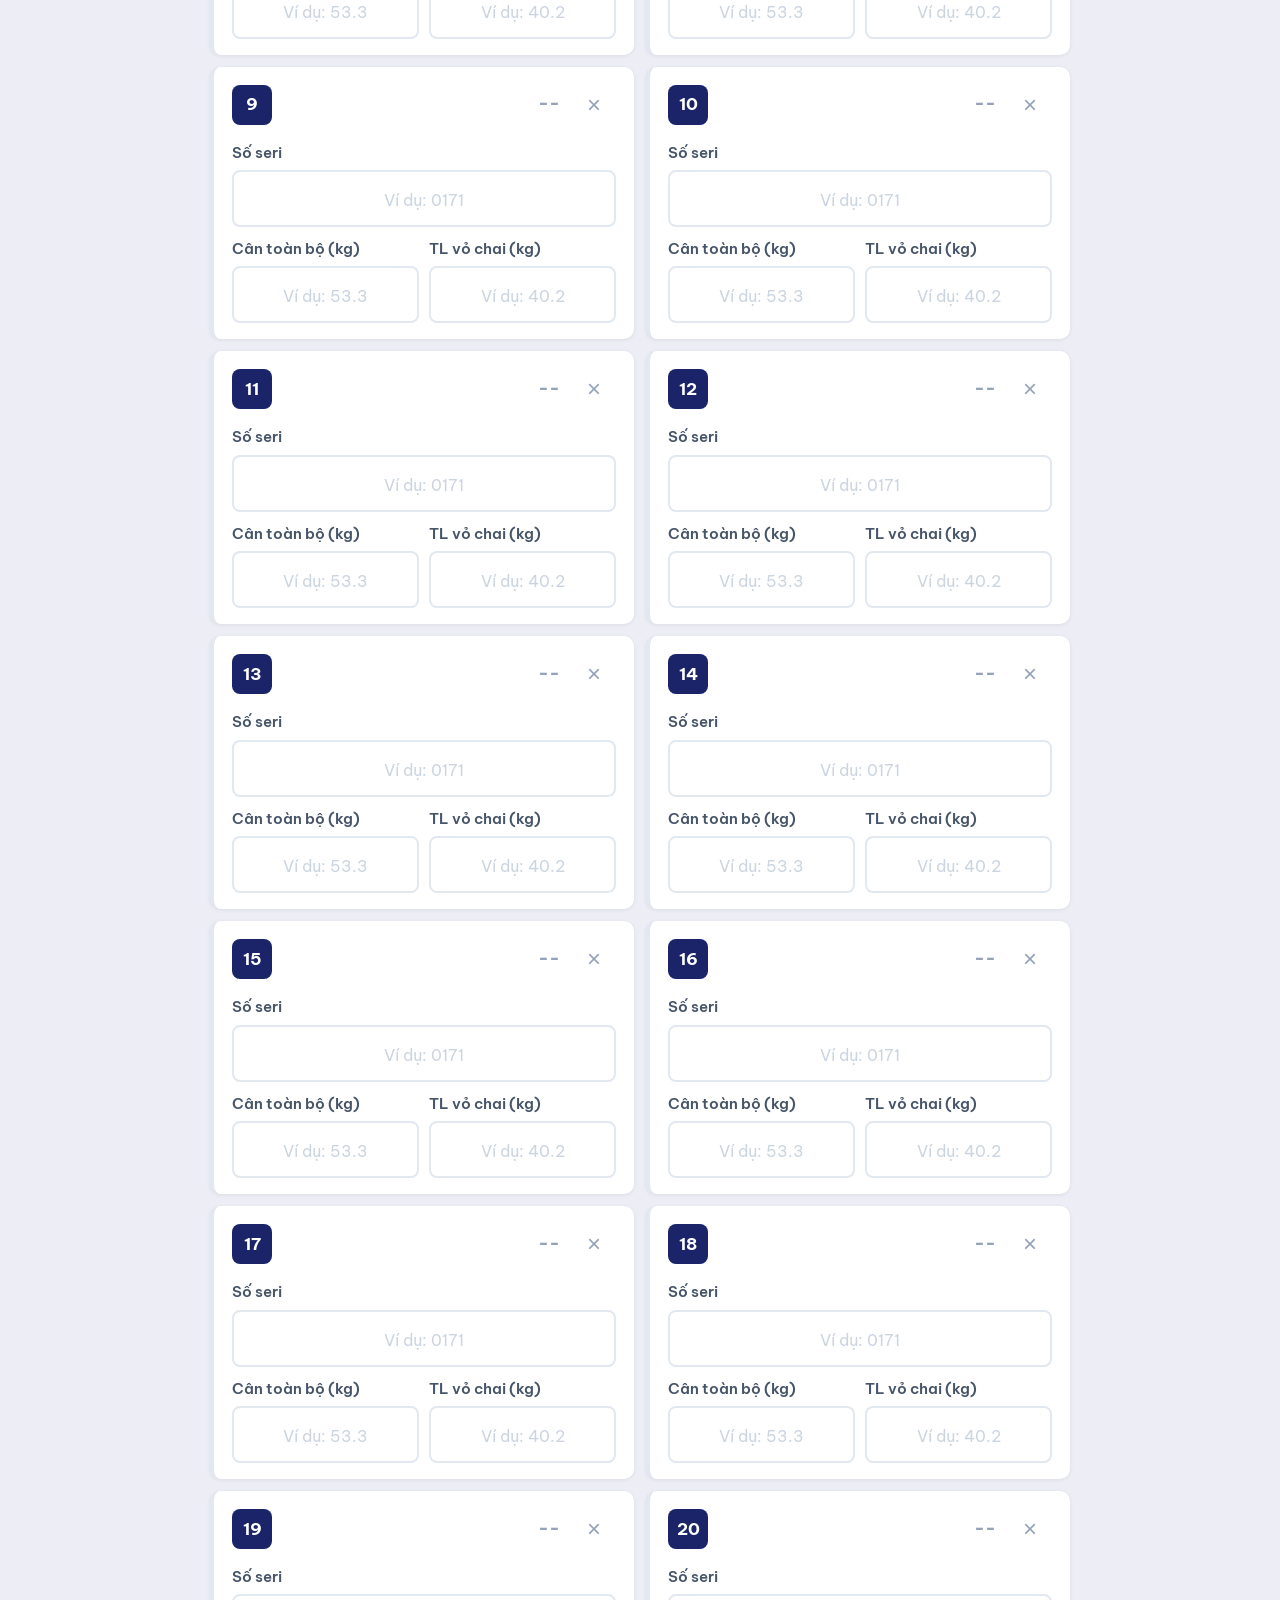
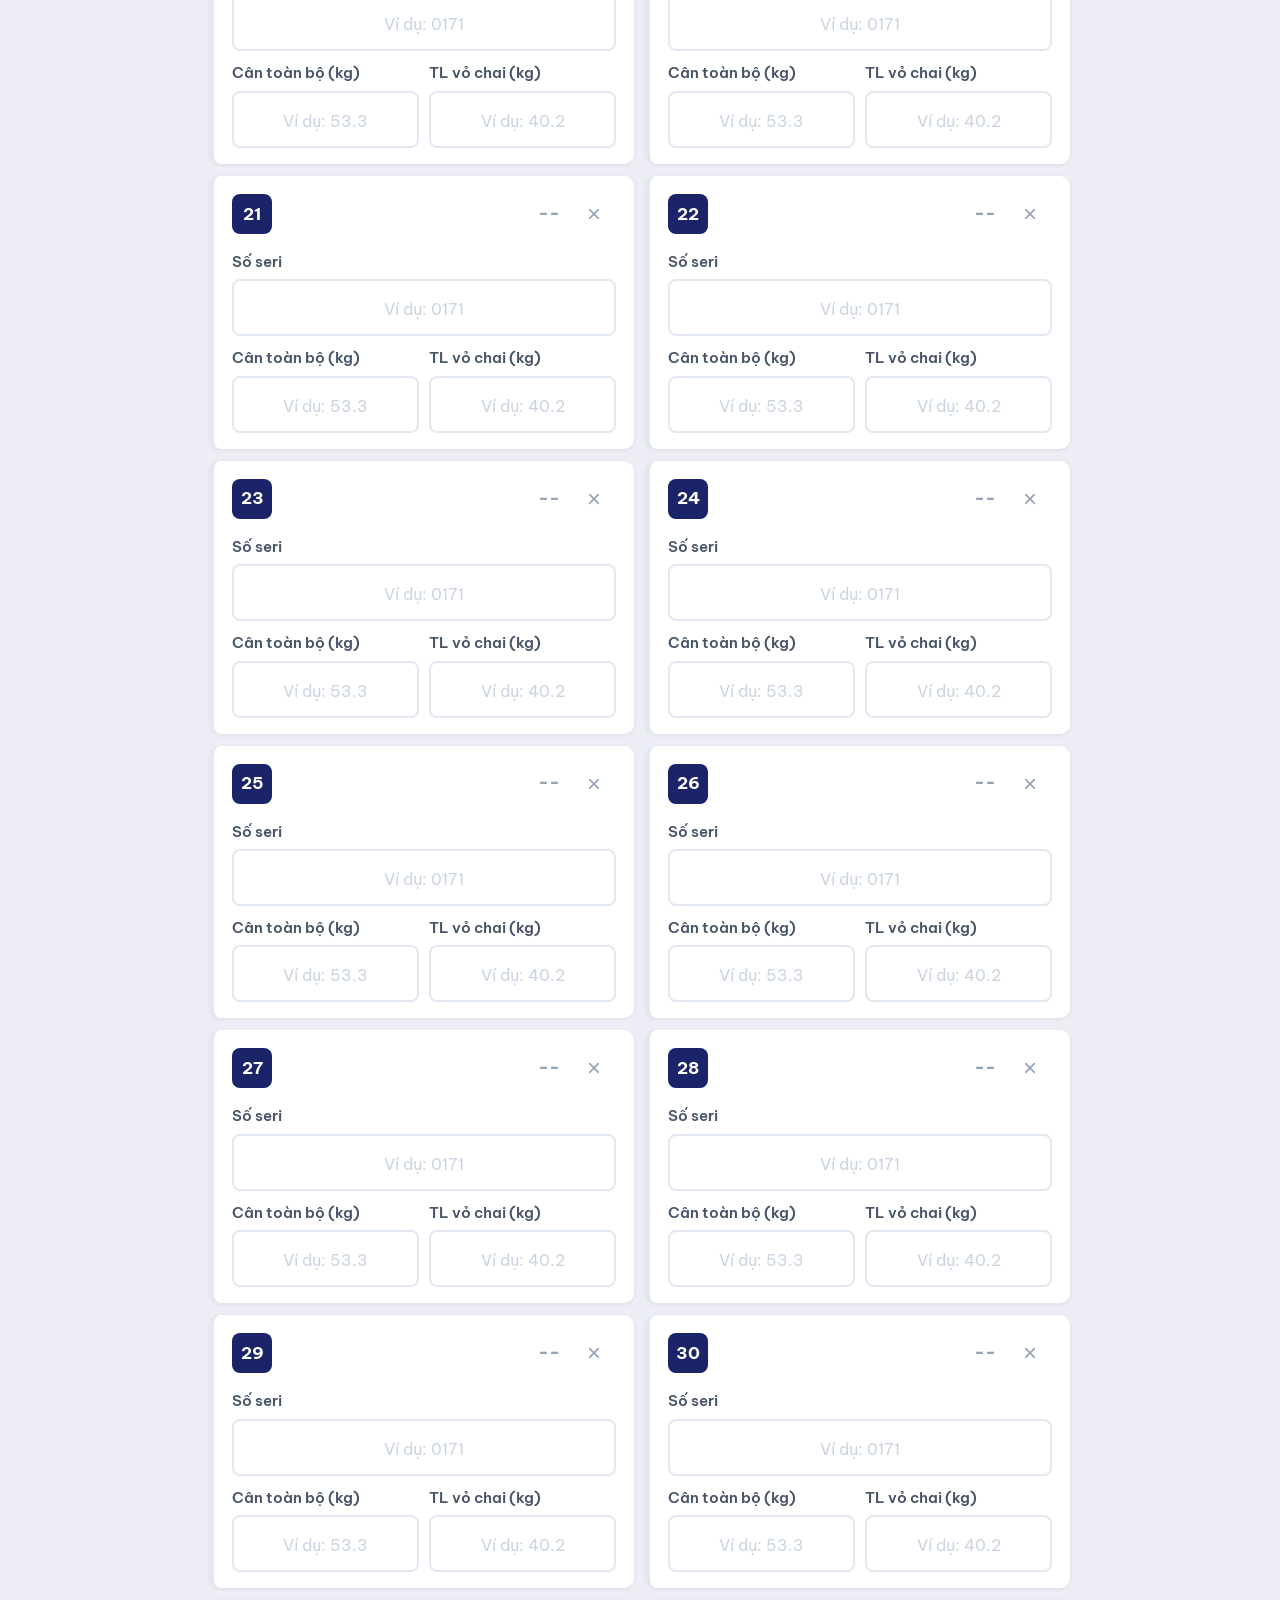
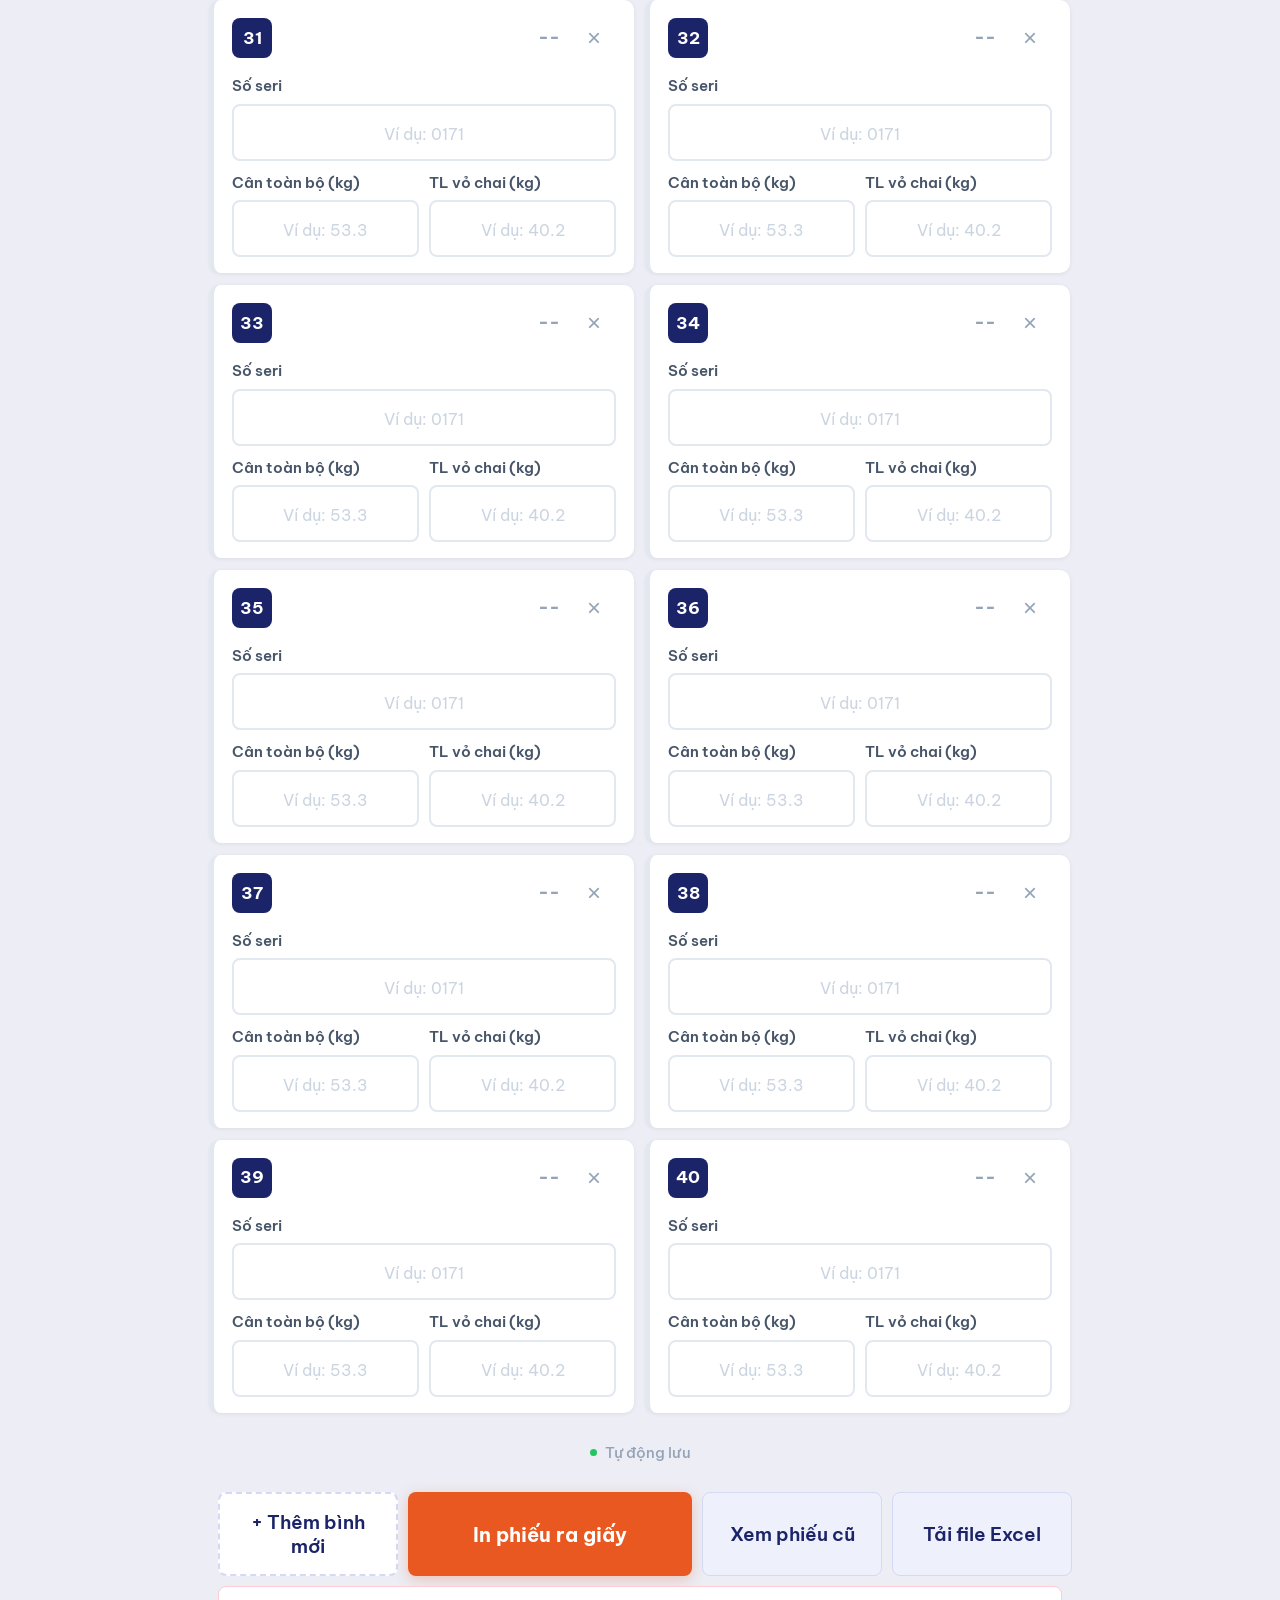
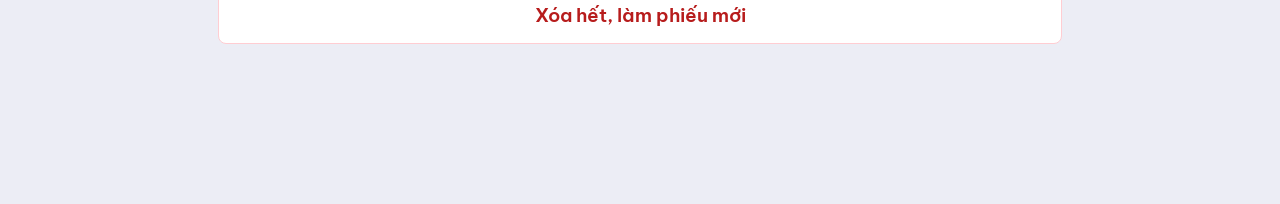
==== commit ef89660d: "design: rebrand UI to Petrolimex 2026 - navy #1B2469 + orange #E85820, Be Vietnam Pro font" ====
--- a/index.html
+++ b/index.html
@@ -6,9 +6,12 @@
   <meta name="apple-mobile-web-app-capable" content="yes">
   <meta name="apple-mobile-web-app-status-bar-style" content="black-translucent">
   <meta name="format-detection" content="telephone=no">
-  <meta name="theme-color" content="#0d4f66">
+  <meta name="theme-color" content="#1B2469">
   <link rel="manifest" href="manifest.json">
   <link rel="apple-touch-icon" href="icon-180.png">
+  <link rel="preconnect" href="https://fonts.googleapis.com">
+  <link rel="preconnect" href="https://fonts.gstatic.com" crossorigin>
+  <link href="https://fonts.googleapis.com/css2?family=Be+Vietnam+Pro:wght@400;500;600;700&display=swap" rel="stylesheet">
   <title>Phiếu Cân Gas - Petrolimex</title>
   <link rel="stylesheet" href="styles.css">
 </head>
--- a/styles.css
+++ b/styles.css
@@ -1,45 +1,45 @@
 /* ========================================
-   PHIẾU CÂN GAS - Brand Petrolimex 2026
-   Primary: Innovative Blue #5FCAEC (chủ đạo)
-   Accent: Energy Orange #F89420 (điểm nhấn)
-   Target: iPhone 11 (414x896 CSS px)
+   PHIẾU CÂN GAS - Petrolimex 2026 Rebrand
+   Innovative Blue: #1B2469
+   Energetic Orange: #E85820
+   Font: Be Vietnam Pro
+   Target: iPhone 11 (414×896 CSS px)
    ======================================== */
 
-/* ========== CSS Variables - Petrolimex Brand ========== */
+/* ========== CSS Variables ========== */
 :root {
-  /* Brand Primary: Innovative Blue (chủ đạo) */
-  --plx-blue: #5FCAEC;
-  --plx-blue-dark: #2a9ec5;
-  --plx-blue-900: #0d4f66;
-  --plx-blue-700: #1a7a9e;
-  --plx-blue-100: #ddf2fb;
-  --plx-blue-50: #f0f9fe;
-
-  /* Brand Accent: Energy Orange (điểm nhấn) */
-  --plx-orange: #F89420;
-  --plx-orange-dark: #d47a0a;
-  --plx-orange-900: #7c4a10;
-  --plx-orange-100: #fef3e2;
-
-  /* Brand Accent: Ship Cove */
-  --plx-accent: #688DB7;
+  /* Petrolimex 2026 - Innovative Blue */
+  --plx-navy: #1B2469;
+  --plx-navy-dark: #131b4d;
+  --plx-navy-light: #2a38a8;
+  --plx-navy-100: #d4d9f5;
+  --plx-navy-50: #eef0fb;
+
+  /* Petrolimex 2026 - Energetic Orange */
+  --plx-orange: #E85820;
+  --plx-orange-dark: #c44818;
+  --plx-orange-100: #fde8df;
+  --plx-orange-50: #fef4f0;
+
+  /* Text */
+  --text-primary: #0f172a;
+  --text-secondary: #475569;
+  --text-muted: #94a3b8;
+
+  /* Layout */
+  --border: #e2e8f0;
+  --border-focus: var(--plx-navy);
+  --bg-page: #f4f5f9;
+  --bg-card: #ffffff;
+  --radius: 10px;
+  --shadow: 0 1px 4px rgba(0,0,0,0.07);
+  --shadow-md: 0 4px 16px rgba(27,36,105,0.10);
 
   /* Semantic */
   --red-700: #b71c1c;
   --red-100: #ffcdd2;
 
-  /* Text */
-  --text-primary: rgba(0, 0, 0, 0.88);
-  --text-secondary: rgba(0, 0, 0, 0.65);
-  --text-muted: rgba(0, 0, 0, 0.45);
-
-  /* Layout */
-  --border: #D9D9D9;
-  --border-focus: var(--plx-blue-dark);
-  --bg-page: var(--plx-blue-50);
-  --bg-card: #ffffff;
-  --radius: 12px;
-  --shadow: 0 2px 8px rgba(0,0,0,0.06);
+  /* iOS safe areas */
   --safe-bottom: env(safe-area-inset-bottom, 0px);
   --safe-top: env(safe-area-inset-top, 0px);
 }
@@ -50,11 +50,11 @@
 html {
   font-size: 18px;
   -webkit-text-size-adjust: 100%;
-  -webkit-tap-highlight-color: rgba(95, 202, 236, 0.2);
+  -webkit-tap-highlight-color: rgba(232, 88, 32, 0.15);
 }
 
 body {
-  font-family: -apple-system, BlinkMacSystemFont, 'SF Pro Display', 'Segoe UI', Roboto, 'Noto Sans', sans-serif;
+  font-family: 'Be Vietnam Pro', -apple-system, BlinkMacSystemFont, 'Segoe UI', Roboto, 'Noto Sans', sans-serif;
   background: var(--bg-page);
   color: var(--text-primary);
   line-height: 1.57;
@@ -62,32 +62,31 @@
   -webkit-font-smoothing: antialiased;
 }
 
-/* ========== Header - Petrolimex Blue ========== */
+/* ========== Header - Petrolimex 2026 Navy ========== */
 .app-header {
-  background: linear-gradient(135deg, var(--plx-blue-900), var(--plx-blue-700), var(--plx-blue));
+  background: var(--plx-navy);
   color: white;
-  padding: calc(18px + var(--safe-top)) 20px 22px;
+  padding: calc(18px + var(--safe-top)) 20px 20px;
   text-align: center;
   position: relative;
 }
 .app-header::after {
   content: '';
   position: absolute;
-  bottom: 0;
-  left: 0;
-  right: 0;
+  bottom: 0; left: 0; right: 0;
   height: 3px;
-  background: linear-gradient(90deg, var(--plx-blue), var(--plx-orange), var(--plx-blue));
+  background: var(--plx-orange);
 }
 .app-header h1 {
   font-size: 1.33rem;
   font-weight: 700;
-  letter-spacing: 1.5px;
+  letter-spacing: 2px;
 }
 .app-header p {
   font-size: 0.83rem;
-  opacity: 0.92;
+  opacity: 0.75;
   margin-top: 4px;
+  font-weight: 400;
 }
 
 /* ========== Summary Bar (sticky) ========== */
@@ -97,11 +96,11 @@
   display: flex;
   justify-content: space-between;
   align-items: center;
-  box-shadow: 0 2px 12px rgba(0,0,0,0.08);
+  box-shadow: var(--shadow-md);
   position: sticky;
   top: 0;
   z-index: 100;
-  border-bottom: 3px solid var(--plx-blue);
+  border-bottom: 3px solid var(--plx-navy);
 }
 .summary-total {
   display: flex;
@@ -111,25 +110,25 @@
 .summary-label {
   font-size: 0.83rem;
   color: var(--text-secondary);
-  font-weight: 600;
+  font-weight: 500;
 }
 .summary-value {
   font-size: 1.78rem;
   font-weight: 700;
-  color: var(--plx-blue-900);
+  color: var(--plx-navy);
 }
 .summary-unit {
   font-size: 1rem;
-  color: var(--plx-blue-dark);
-  font-weight: 600;
+  color: var(--text-secondary);
+  font-weight: 500;
 }
 .summary-count {
   font-size: 0.89rem;
-  color: var(--plx-orange-900);
-  background: var(--plx-orange-100);
+  color: white;
+  background: var(--plx-orange);
   padding: 6px 14px;
   border-radius: 24px;
-  font-weight: 600;
+  font-weight: 700;
   min-height: 36px;
   display: flex;
   align-items: center;
@@ -150,6 +149,7 @@
   margin-bottom: 8px;
   font-weight: 600;
 }
+
 /* Vietnamese date picker: 3 dropdowns */
 .date-picker-vn {
   display: flex;
@@ -183,22 +183,23 @@
   background-repeat: no-repeat;
   background-position: right 12px center;
   cursor: pointer;
+  font-family: inherit;
 }
 .date-field select:focus {
   outline: none;
-  border-color: var(--plx-blue-dark);
-  box-shadow: 0 0 0 3px rgba(95, 202, 236, 0.25);
+  border-color: var(--plx-navy);
+  box-shadow: 0 0 0 3px rgba(27, 36, 105, 0.15);
 }
 .formula-hint {
   margin-top: 14px;
   padding: 12px 16px;
-  background: var(--plx-orange-100);
+  background: var(--plx-orange-50);
   border-radius: 8px;
   font-size: 0.94rem;
-  color: var(--plx-orange-900);
+  color: var(--plx-orange-dark);
   text-align: center;
   font-weight: 600;
-  border: 2px solid var(--plx-orange);
+  border: 1.5px solid var(--plx-orange-100);
 }
 
 /* ========== Cylinder Cards ========== */
@@ -206,19 +207,18 @@
   padding: 12px;
   display: flex;
   flex-direction: column;
-  gap: 12px;
-}
-
+  gap: 10px;
+}
 .cylinder-card {
   background: var(--bg-card);
   border-radius: var(--radius);
-  padding: 18px 20px;
+  padding: 16px 18px;
   box-shadow: var(--shadow);
-  border-left: 5px solid var(--border);
+  border-left: 4px solid var(--border);
   transition: border-color 0.2s ease;
 }
 .cylinder-card.has-data {
-  border-left-color: var(--plx-blue);
+  border-left-color: var(--plx-orange);
 }
 
 /* ========== Card Header ========== */
@@ -229,44 +229,44 @@
   margin-bottom: 14px;
 }
 .card-number {
-  background: var(--plx-blue-100);
-  color: var(--plx-blue-900);
-  width: 44px;
-  height: 44px;
-  border-radius: 50%;
+  background: var(--plx-navy);
+  color: white;
+  width: 40px;
+  height: 40px;
+  border-radius: 8px;
   display: flex;
   align-items: center;
   justify-content: center;
-  font-weight: 600;
-  font-size: 1rem;
+  font-weight: 700;
+  font-size: 0.94rem;
   flex-shrink: 0;
 }
 .card-result {
   font-size: 1.44rem;
   font-weight: 700;
-  color: var(--plx-blue-900);
+  color: var(--plx-navy);
   text-align: right;
   flex: 1;
   padding: 0 12px;
 }
 .card-result .unit {
   font-size: 0.89rem;
-  font-weight: 600;
+  font-weight: 500;
 }
 .card-result.empty {
   color: var(--text-muted);
   font-size: 1rem;
 }
 
-/* ========== Delete Button: 48px touch target ========== */
+/* ========== Delete Button: 44px touch target ========== */
 .card-delete {
   background: none;
-  border: 2px solid transparent;
+  border: 1.5px solid transparent;
   color: var(--text-muted);
   font-size: 1.33rem;
   cursor: pointer;
-  width: 48px;
-  height: 48px;
+  width: 44px;
+  height: 44px;
   border-radius: 8px;
   display: flex;
   align-items: center;
@@ -288,7 +288,6 @@
   margin-bottom: 10px;
 }
 .input-row:last-child { margin-bottom: 0; }
-
 .input-group { flex: 1; }
 .input-group label {
   display: block;
@@ -310,15 +309,16 @@
   min-height: 52px;
   -webkit-appearance: none;
   appearance: none;
+  font-family: inherit;
 }
 .input-group input:focus {
   outline: none;
-  border-color: var(--plx-blue-dark);
-  background: var(--plx-blue-50);
-  box-shadow: 0 0 0 3px rgba(95, 202, 236, 0.25);
+  border-color: var(--plx-navy);
+  background: var(--plx-navy-50);
+  box-shadow: 0 0 0 3px rgba(27, 36, 105, 0.12);
 }
 .input-group input::placeholder {
-  color: #94a3b8;
+  color: #cbd5e1;
   font-size: 0.89rem;
 }
 
@@ -348,37 +348,44 @@
   cursor: pointer;
   text-align: center;
   transition: opacity 0.15s ease, transform 0.1s ease;
-  min-height: 56px;
+  min-height: 54px;
   display: flex;
   align-items: center;
   justify-content: center;
   -webkit-tap-highlight-color: transparent;
+  font-family: inherit;
 }
 .btn:active {
   opacity: 0.85;
   transform: scale(0.98);
 }
+/* Primary: Orange - In phiếu là hành động chính */
 .btn-primary {
-  background: linear-gradient(135deg, var(--plx-blue-900), var(--plx-blue-dark));
+  background: var(--plx-orange);
   color: white;
-  font-size: 1.17rem;
-  min-height: 60px;
-  box-shadow: 0 4px 14px rgba(42, 158, 197, 0.35);
-}
+  font-size: 1.11rem;
+  min-height: 58px;
+  font-weight: 700;
+  box-shadow: 0 4px 14px rgba(232, 88, 32, 0.28);
+}
+/* Secondary: Navy tint */
 .btn-secondary {
-  background: var(--plx-orange-100);
-  color: var(--plx-orange-900);
-}
+  background: var(--plx-navy-50);
+  color: var(--plx-navy);
+  border: 1.5px solid var(--plx-navy-100);
+}
+/* Danger: Red border on white */
 .btn-danger {
   background: #fff;
   color: var(--red-700);
-  border: 2px solid var(--red-100);
-}
+  border: 1.5px solid var(--red-100);
+}
+/* Add: Dashed navy border */
 .btn-add {
   background: var(--bg-card);
-  color: var(--plx-blue-dark);
-  border: 2px dashed var(--plx-blue);
-  min-height: 52px;
+  color: var(--plx-navy);
+  border: 2px dashed var(--plx-navy-100);
+  min-height: 50px;
 }
 .btn-row {
   display: flex;
@@ -395,13 +402,13 @@
   padding: 8px 12px;
   font-size: 0.83rem;
   color: var(--text-muted);
-  font-weight: 600;
+  font-weight: 500;
 }
 .auto-save-dot {
-  width: 8px;
-  height: 8px;
+  width: 7px;
+  height: 7px;
   border-radius: 50%;
-  background: #4caf50;
+  background: #22c55e;
   flex-shrink: 0;
 }
 
@@ -427,7 +434,7 @@
   transition: background 0.3s ease;
 }
 .history-modal.show .history-backdrop {
-  background: rgba(0, 0, 0, 0.4);
+  background: rgba(0, 0, 0, 0.45);
 }
 .history-panel {
   position: relative;
@@ -435,7 +442,7 @@
   max-width: 600px;
   max-height: 75vh;
   background: var(--bg-card);
-  border-radius: 20px 20px 0 0;
+  border-radius: 16px 16px 0 0;
   overflow: hidden;
   display: flex;
   flex-direction: column;
@@ -450,21 +457,21 @@
   display: flex;
   justify-content: space-between;
   align-items: center;
-  padding: 20px 20px 14px;
-  border-bottom: 2px solid var(--plx-blue-100);
+  padding: 18px 20px 14px;
+  border-bottom: 2px solid var(--plx-navy-50);
   flex-shrink: 0;
 }
 .history-header h2 {
   font-size: 1.11rem;
-  font-weight: 600;
-  color: var(--plx-blue-900);
+  font-weight: 700;
+  color: var(--plx-navy);
 }
 .history-close {
   background: none;
   border: none;
   font-size: 1.5rem;
-  width: 48px;
-  height: 48px;
+  width: 44px;
+  height: 44px;
   display: flex;
   align-items: center;
   justify-content: center;
@@ -472,9 +479,7 @@
   color: var(--text-muted);
   border-radius: 8px;
 }
-.history-close:active {
-  background: var(--plx-blue-50);
-}
+.history-close:active { background: var(--plx-navy-50); }
 .history-list {
   overflow-y: auto;
   -webkit-overflow-scrolling: touch;
@@ -491,23 +496,23 @@
   display: flex;
   align-items: center;
   gap: 12px;
-  padding: 16px;
-  background: var(--plx-blue-50);
-  border-radius: 12px;
+  padding: 14px 16px;
+  background: var(--plx-navy-50);
+  border-radius: 10px;
   margin-bottom: 10px;
   cursor: pointer;
-  border: 2px solid transparent;
+  border: 1.5px solid transparent;
   transition: border-color 0.2s ease;
-  min-height: 56px;
+  min-height: 54px;
 }
 .history-item:active {
-  border-color: var(--plx-blue);
-  background: var(--plx-blue-100);
+  border-color: var(--plx-navy);
+  background: var(--plx-navy-100);
 }
 .history-date {
   font-size: 1rem;
-  font-weight: 600;
-  color: var(--plx-blue-900);
+  font-weight: 700;
+  color: var(--plx-navy);
   white-space: nowrap;
   display: flex;
   flex-direction: column;
@@ -515,7 +520,7 @@
 }
 .history-time {
   font-size: 0.78rem;
-  font-weight: 600;
+  font-weight: 500;
   color: var(--text-muted);
 }
 .history-info {
@@ -526,17 +531,17 @@
 }
 .history-gas {
   font-size: 0.94rem;
-  font-weight: 600;
-  color: var(--plx-blue-dark);
+  font-weight: 700;
+  color: var(--plx-orange);
 }
 .history-count {
   font-size: 0.83rem;
   color: var(--text-muted);
-  font-weight: 600;
+  font-weight: 500;
 }
 .history-delete {
   background: none;
-  border: 2px solid transparent;
+  border: 1.5px solid transparent;
   color: var(--text-muted);
   font-size: 1.2rem;
   width: 44px;
@@ -559,14 +564,14 @@
   overflow: hidden;
   transition: max-height 0.3s ease;
   background: var(--bg-card);
-  border-radius: 0 0 12px 12px;
+  border-radius: 0 0 10px 10px;
   margin-top: -10px;
   margin-bottom: 10px;
 }
 .history-detail.show {
   max-height: 600px;
   overflow-y: auto;
-  border: 2px solid var(--plx-blue-100);
+  border: 1.5px solid var(--plx-navy-100);
   border-top: none;
   padding: 12px;
 }
@@ -579,21 +584,19 @@
 .history-table td {
   padding: 6px 8px;
   text-align: center;
-  border-bottom: 1px solid var(--plx-blue-100);
+  border-bottom: 1px solid var(--plx-navy-50);
 }
 .history-table th {
   font-size: 0.78rem;
   color: var(--text-muted);
   font-weight: 600;
 }
-.history-table td {
-  color: var(--text-primary);
-}
+.history-table td { color: var(--text-primary); }
 .btn-history-load {
   width: 100%;
   margin-top: 12px;
   padding: 14px;
-  background: linear-gradient(135deg, var(--plx-blue-900), var(--plx-blue-dark));
+  background: var(--plx-navy);
   color: white;
   border: none;
   border-radius: 8px;
@@ -601,10 +604,9 @@
   font-weight: 600;
   cursor: pointer;
   min-height: 48px;
-}
-.btn-history-load:active {
-  opacity: 0.85;
-}
+  font-family: inherit;
+}
+.btn-history-load:active { opacity: 0.85; }
 
 /* ========== Toast ========== */
 .toast {
@@ -612,9 +614,9 @@
   top: calc(24px + var(--safe-top));
   left: 50%;
   transform: translateX(-50%) translateY(-80px);
-  background: var(--plx-blue-900);
+  background: var(--plx-navy);
   color: white;
-  padding: 14px 28px;
+  padding: 12px 24px;
   border-radius: 30px;
   font-size: 0.94rem;
   font-weight: 600;
@@ -622,7 +624,8 @@
   transition: all 0.3s ease;
   z-index: 1000;
   pointer-events: none;
-  box-shadow: 0 4px 16px rgba(0,0,0,0.15);
+  box-shadow: 0 4px 16px rgba(27,36,105,0.25);
+  border-left: 3px solid var(--plx-orange);
 }
 .toast.show {
   transform: translateX(-50%) translateY(0);
@@ -633,31 +636,21 @@
 .print-view { display: none; }
 
 /* ========== Desktop / Tablet Responsive ========== */
-
-/* Tablet: 768px+ */
 @media (min-width: 768px) {
-  body {
-    background: linear-gradient(135deg, var(--plx-blue-100) 0%, #e8f0fe 50%, var(--plx-blue-50) 100%);
-  }
+  body { background: #ecedf5; }
   .app-header {
     max-width: 600px;
     margin: 24px auto 0;
-    border-radius: 16px 16px 0 0;
+    border-radius: 12px 12px 0 0;
     padding-top: 22px;
   }
-  .summary-bar {
-    max-width: 600px;
-    margin: 0 auto;
-  }
-  .form-meta {
-    max-width: 576px;
-    margin: 16px auto;
-  }
+  .summary-bar { max-width: 600px; margin: 0 auto; }
+  .form-meta { max-width: 576px; margin: 16px auto; }
   .cylinder-list {
     max-width: 600px;
     margin: 0 auto;
     padding: 16px;
-    gap: 14px;
+    gap: 12px;
   }
   .actions {
     max-width: 576px;
@@ -668,41 +661,32 @@
 
 /* Desktop: history modal centered */
 @media (min-width: 768px) {
-  .history-modal {
-    align-items: center;
-  }
+  .history-modal { align-items: center; }
   .history-panel {
-    border-radius: 20px;
+    border-radius: 16px;
     max-height: 70vh;
     margin: 0 20px;
   }
 }
 
-/* Desktop: 1024px+ — 2 cột cho danh sách bình */
+/* Desktop: 1024px+ — 2 cột */
 @media (min-width: 1024px) {
   .app-header {
     max-width: 900px;
-    border-radius: 20px 20px 0 0;
+    border-radius: 14px 14px 0 0;
     margin-top: 32px;
     padding: 26px 24px;
   }
   .app-header h1 { font-size: 1.5rem; }
-  .summary-bar {
-    max-width: 900px;
-    padding: 16px 28px;
-  }
+  .summary-bar { max-width: 900px; padding: 16px 28px; }
   .summary-value { font-size: 2rem; }
-  .form-meta {
-    max-width: 876px;
-    margin: 20px auto;
-    padding: 20px 24px;
-  }
+  .form-meta { max-width: 876px; margin: 20px auto; padding: 20px 24px; }
   .date-picker-vn { max-width: 400px; }
   .cylinder-list {
     max-width: 900px;
     display: grid;
     grid-template-columns: 1fr 1fr;
-    gap: 14px;
+    gap: 12px;
     padding: 20px;
   }
   .actions {
@@ -715,12 +699,10 @@
   .actions .btn-row { flex: 2; min-width: 360px; }
 }
 
-/* Wide Desktop: 1440px+ */
+/* Wide Desktop: 1440px+ — 3 cột */
 @media (min-width: 1440px) {
-  .app-header,
-  .summary-bar { max-width: 1080px; }
-  .form-meta,
-  .actions { max-width: 1056px; }
+  .app-header, .summary-bar { max-width: 1080px; }
+  .form-meta, .actions { max-width: 1056px; }
   .cylinder-list {
     max-width: 1080px;
     grid-template-columns: 1fr 1fr 1fr;
@@ -754,24 +736,13 @@
   .auto-save-hint,
   .history-modal { display: none !important; }
 
-  .print-view {
-    display: block !important;
-    padding: 15px 20px;
-  }
+  .print-view { display: block !important; padding: 15px 20px; }
   .print-header { text-align: center; margin-bottom: 14px; }
-  .print-header h2 {
-    font-size: 13px;
-    text-transform: uppercase;
-    margin-bottom: 2px;
-  }
+  .print-header h2 { font-size: 13px; text-transform: uppercase; margin-bottom: 2px; }
   .print-header h3 { font-size: 11px; margin-bottom: 6px; }
   .print-header h1 { font-size: 16px; margin: 10px 0 6px; }
   .print-header p { font-size: 10px; }
-  .print-info {
-    font-size: 10px;
-    margin-bottom: 12px;
-    line-height: 1.7;
-  }
+  .print-info { font-size: 10px; margin-bottom: 12px; line-height: 1.7; }
   .print-table {
     width: 100%;
     border-collapse: collapse;
@@ -779,22 +750,10 @@
     margin-bottom: 10px;
   }
   .print-table th,
-  .print-table td {
-    border: 1px solid #333;
-    padding: 3px 5px;
-    text-align: center;
-  }
-  .print-table th {
-    background: #eee;
-    font-weight: 600;
-    font-size: 9px;
-  }
+  .print-table td { border: 1px solid #333; padding: 3px 5px; text-align: center; }
+  .print-table th { background: #eee; font-weight: 600; font-size: 9px; }
   .print-table .separator { border-left: 3px solid #333; }
-  .print-total {
-    font-size: 13px;
-    font-weight: 600;
-    margin: 10px 0 24px;
-  }
+  .print-total { font-size: 13px; font-weight: 600; margin: 10px 0 24px; }
   .print-signatures {
     display: flex;
     justify-content: space-between;
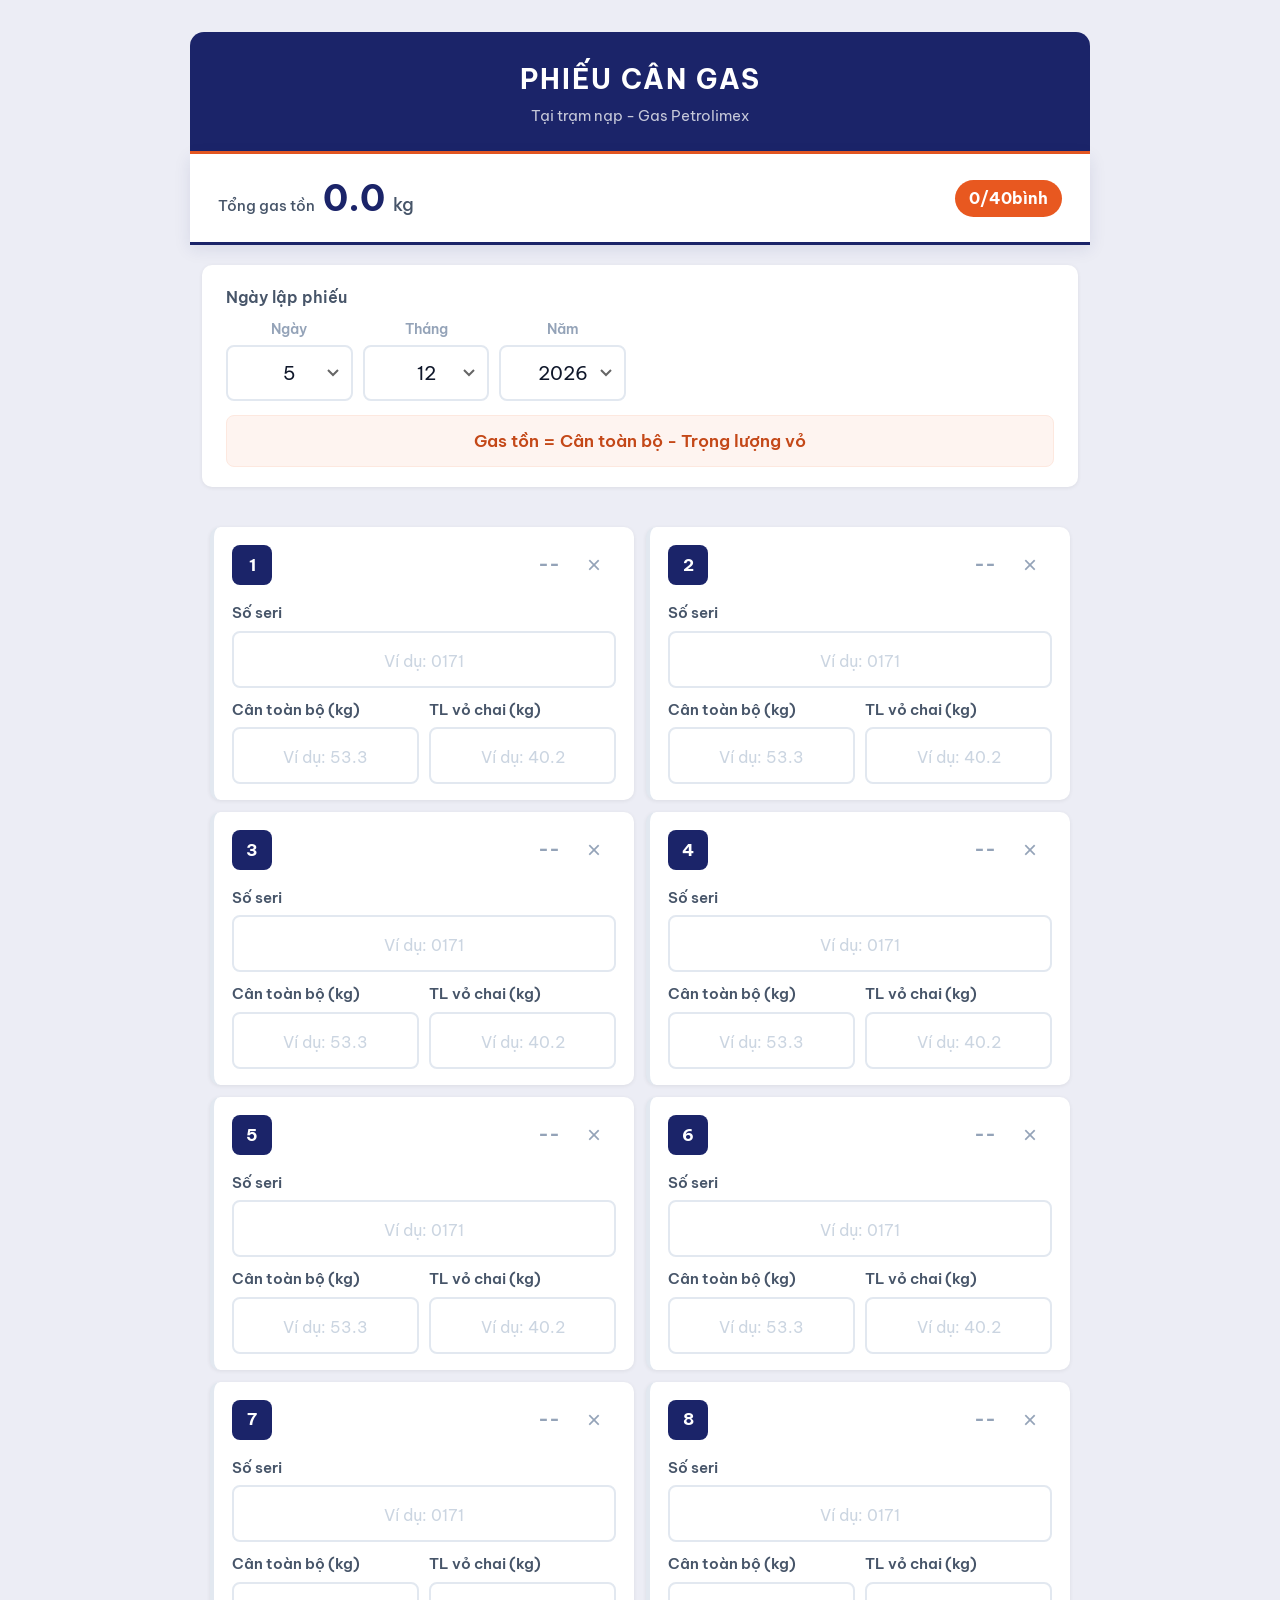
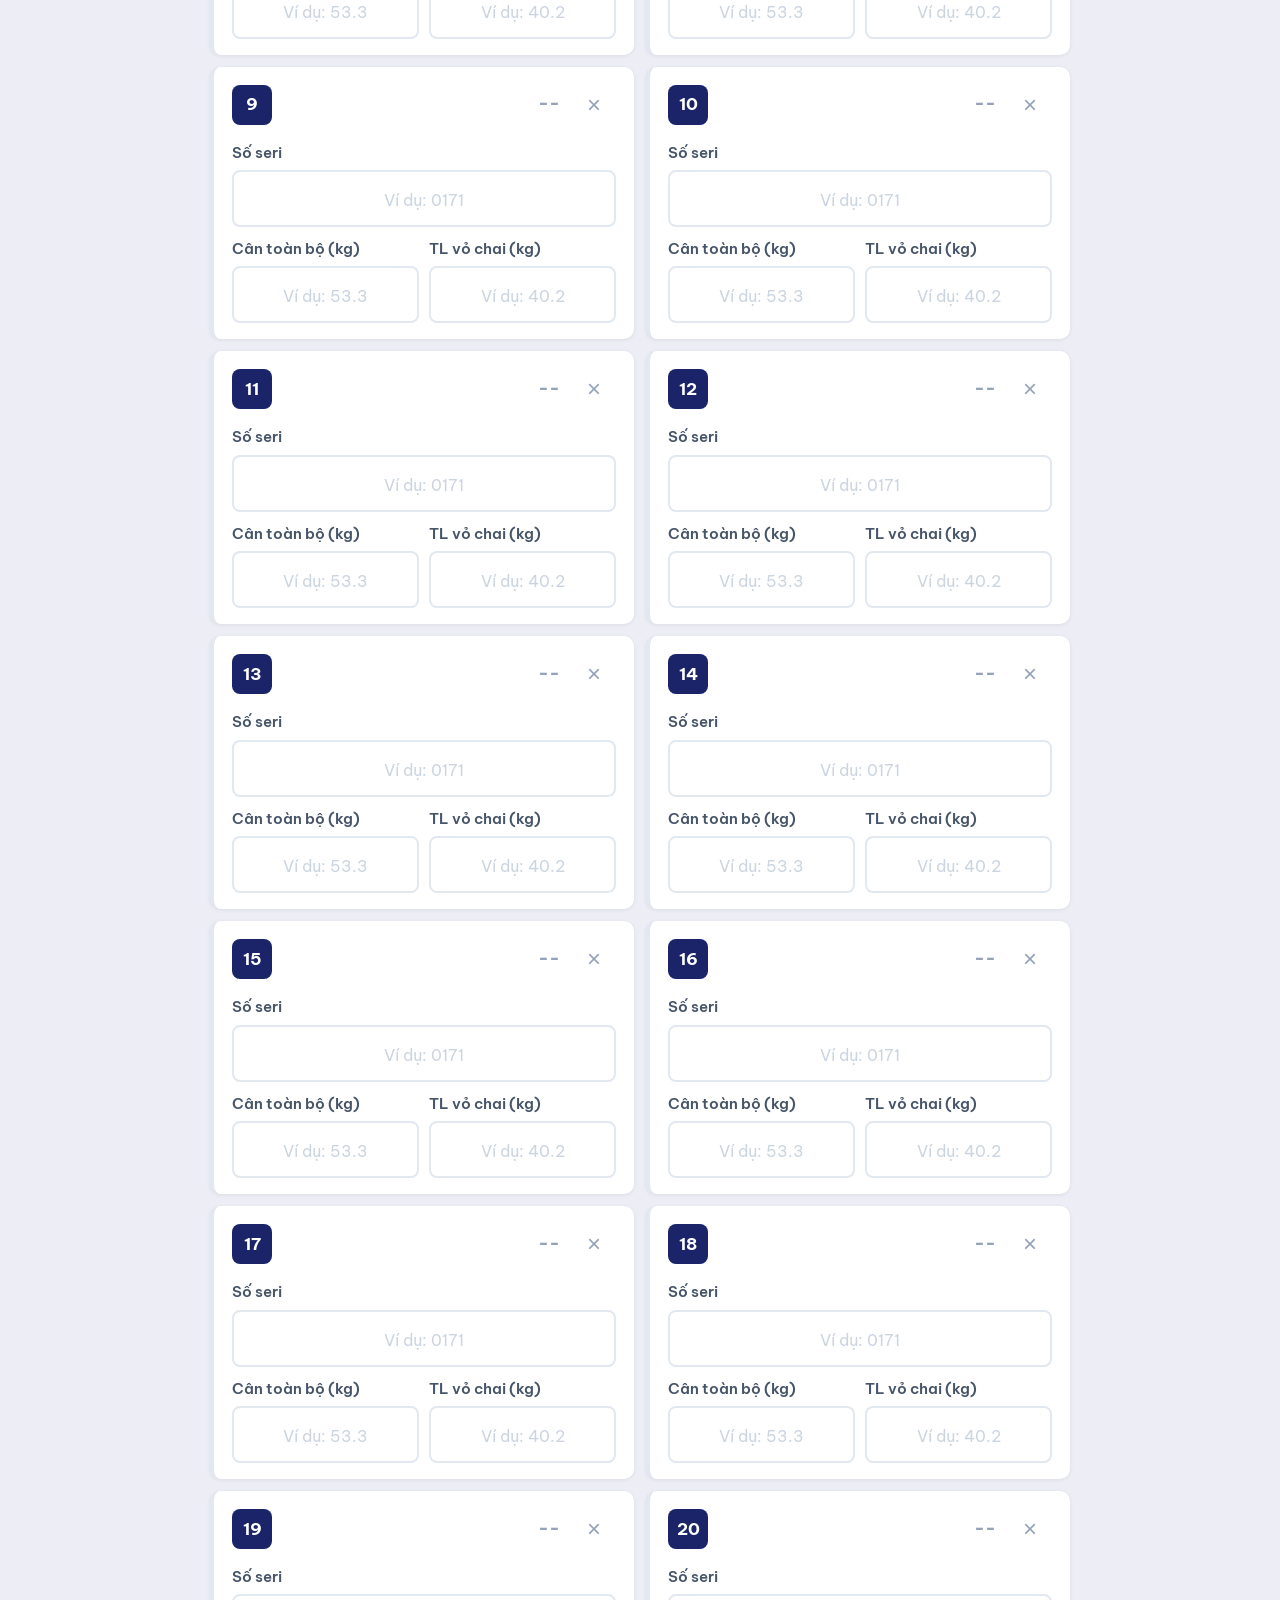
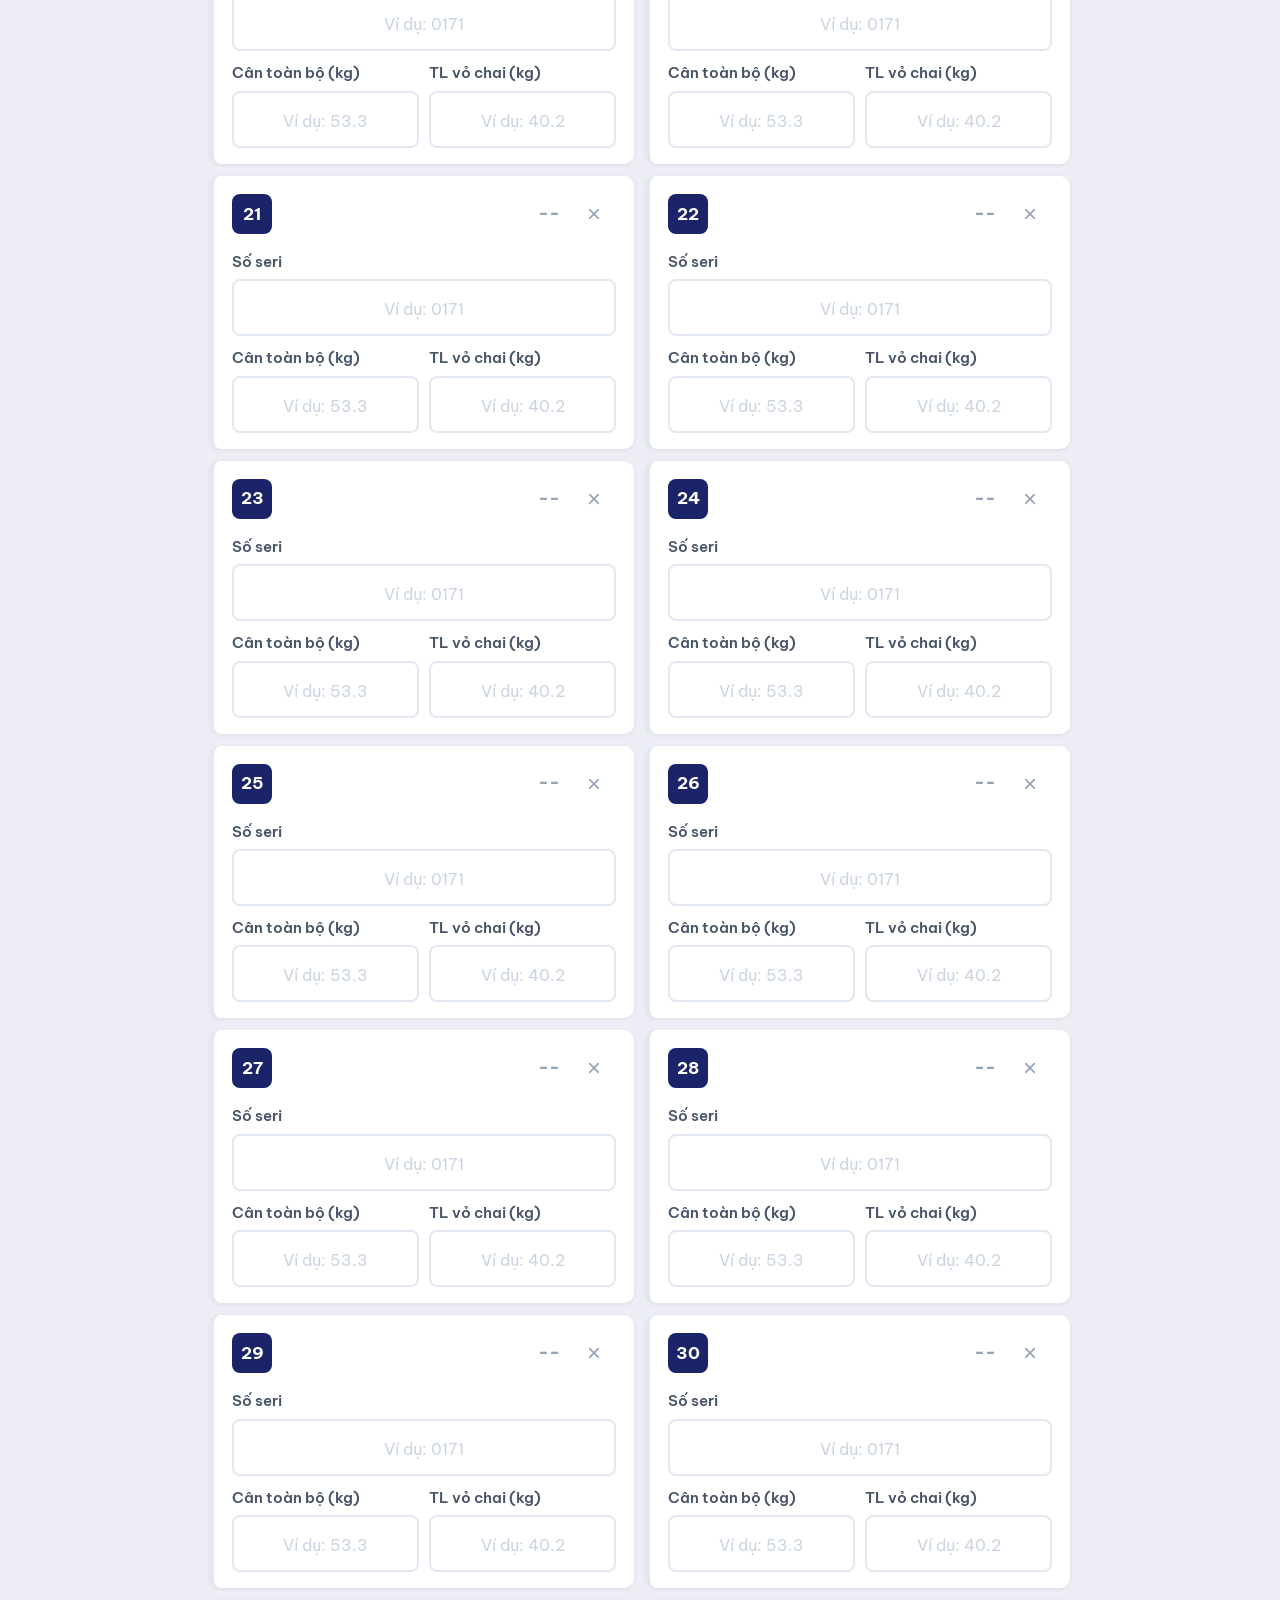
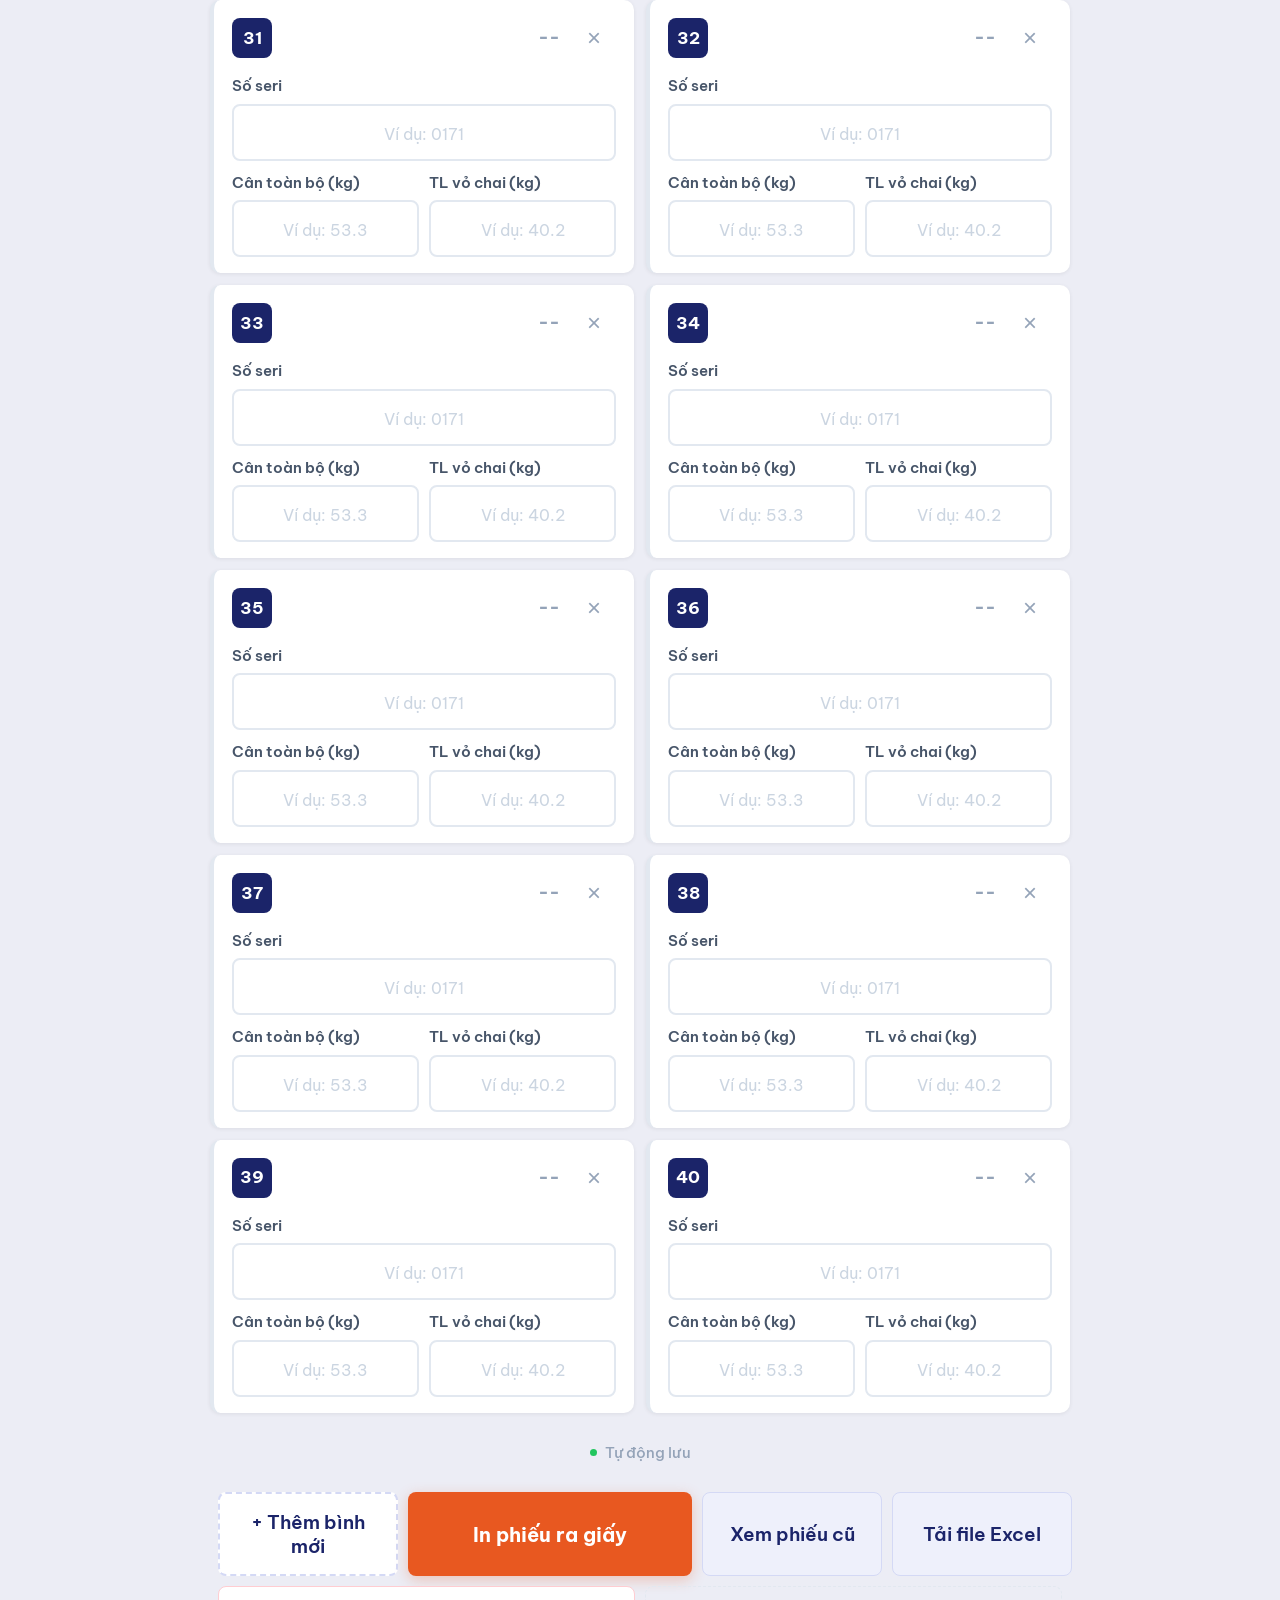
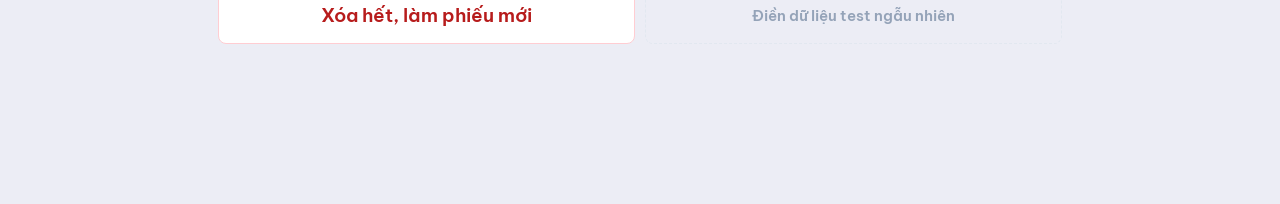
==== commit 671d5995: "fix: resolve 11 issues (#1 #2 #3 #5 #6 #7 #8 #9 #10 #11 #15) - #1: Google Fonts offline caching via " ====
--- a/index.html
+++ b/index.html
@@ -8,14 +8,24 @@
   <meta name="format-detection" content="telephone=no">
   <meta name="theme-color" content="#1B2469">
   <link rel="manifest" href="manifest.json">
-  <link rel="apple-touch-icon" href="icon-180.png">
+  <link rel="apple-touch-icon" href="assets/icon-180.png">
   <link rel="preconnect" href="https://fonts.googleapis.com">
   <link rel="preconnect" href="https://fonts.gstatic.com" crossorigin>
   <link href="https://fonts.googleapis.com/css2?family=Be+Vietnam+Pro:wght@400;500;600;700&display=swap" rel="stylesheet">
   <title>Phiếu Cân Gas - Petrolimex</title>
-  <link rel="stylesheet" href="styles.css">
+  <link rel="stylesheet" href="css/variables.css">
+  <link rel="stylesheet" href="css/base.css">
+  <link rel="stylesheet" href="css/form.css">
+  <link rel="stylesheet" href="css/components.css">
+  <link rel="stylesheet" href="css/confirm.css">
+  <link rel="stylesheet" href="css/history.css">
+  <link rel="stylesheet" href="css/toast.css">
+  <link rel="stylesheet" href="css/responsive.css">
+  <link rel="stylesheet" href="css/print.css">
 </head>
 <body>
+  <div class="offline-bar" id="offlineBar">Không có kết nối mạng</div>
+
   <header class="app-header" role="banner">
     <h1>PHIẾU CÂN GAS</h1>
     <p>Tại trạm nạp - Gas Petrolimex</p>
@@ -62,6 +72,7 @@
   </div>
 
   <div class="actions no-print">
+    <button class="btn btn-install" id="btnInstall" onclick="installApp()" type="button" style="display:none">Cài ứng dụng lên màn hình</button>
     <button class="btn btn-add" onclick="addRow()" type="button">+ Thêm bình mới</button>
     <button class="btn btn-primary" onclick="printForm()" type="button">In phiếu ra giấy</button>
     <div class="btn-row">
@@ -69,6 +80,8 @@
       <button class="btn btn-secondary" onclick="exportCSV()" type="button">Tải file Excel</button>
     </div>
     <button class="btn btn-danger" onclick="clearAll()" type="button">Xóa hết, làm phiếu mới</button>
+    <!-- DEV: xóa nút này sau khi test xong -->
+    <button class="btn btn-dev" onclick="fillRandomData()" type="button">Điền dữ liệu test ngẫu nhiên</button>
   </div>
 
   <div class="history-modal" id="historyModal" role="dialog" aria-label="Phiếu đã lưu">
@@ -85,6 +98,17 @@
   <div class="print-view" id="printView"></div>
   <div class="toast" id="toast" role="alert" aria-live="assertive"></div>
 
-  <script src="app.js"></script>
+  <!-- Fix #9: Custom confirm modal -->
+  <div class="confirm-overlay" id="confirmOverlay" role="dialog" aria-modal="true" aria-labelledby="confirmMessage">
+    <div class="confirm-box">
+      <p class="confirm-message" id="confirmMessage"></p>
+      <div class="confirm-actions">
+        <button class="btn-confirm-cancel" id="confirmCancel" type="button">Hủy</button>
+        <button class="btn-confirm-ok" id="confirmOk" type="button">Đồng ý</button>
+      </div>
+    </div>
+  </div>
+
+  <script type="module" src="js/main.js"></script>
 </body>
 </html>
--- a/css/variables.css
+++ b/css/variables.css
@@ -0,0 +1,44 @@
+/* ========================================
+   PHIẾU CÂN GAS - Petrolimex 2026 Rebrand
+   Innovative Blue: #1B2469
+   Energetic Orange: #E85820
+   Font: Be Vietnam Pro
+   Target: iPhone 11 (414×896 CSS px)
+   ======================================== */
+
+:root {
+  /* Petrolimex 2026 - Innovative Blue */
+  --plx-navy: #1B2469;
+  --plx-navy-dark: #131b4d;
+  --plx-navy-light: #2a38a8;
+  --plx-navy-100: #d4d9f5;
+  --plx-navy-50: #eef0fb;
+
+  /* Petrolimex 2026 - Energetic Orange */
+  --plx-orange: #E85820;
+  --plx-orange-dark: #c44818;
+  --plx-orange-100: #fde8df;
+  --plx-orange-50: #fef4f0;
+
+  /* Text */
+  --text-primary: #0f172a;
+  --text-secondary: #475569;
+  --text-muted: #94a3b8;
+
+  /* Layout */
+  --border: #e2e8f0;
+  --border-focus: var(--plx-navy);
+  --bg-page: #f4f5f9;
+  --bg-card: #ffffff;
+  --radius: 10px;
+  --shadow: 0 1px 4px rgba(0,0,0,0.07);
+  --shadow-md: 0 4px 16px rgba(27,36,105,0.10);
+
+  /* Semantic */
+  --red-700: #b71c1c;
+  --red-100: #ffcdd2;
+
+  /* iOS safe areas */
+  --safe-bottom: env(safe-area-inset-bottom, 0px);
+  --safe-top: env(safe-area-inset-top, 0px);
+}
--- a/css/base.css
+++ b/css/base.css
@@ -0,0 +1,101 @@
+/* ========== Reset & Base ========== */
+*, *::before, *::after { margin: 0; padding: 0; box-sizing: border-box; }
+
+html {
+  font-size: 18px;
+  -webkit-text-size-adjust: 100%;
+  -webkit-tap-highlight-color: rgba(232, 88, 32, 0.15);
+}
+
+body {
+  font-family: 'Be Vietnam Pro', -apple-system, BlinkMacSystemFont, 'Segoe UI', Roboto, 'Noto Sans', sans-serif;
+  background: var(--bg-page);
+  color: var(--text-primary);
+  line-height: 1.57;
+  padding-bottom: calc(140px + var(--safe-bottom));
+  -webkit-font-smoothing: antialiased;
+}
+
+/* ========== Offline Bar (Fix #11) ========== */
+.offline-bar {
+  background: var(--red-700);
+  color: white;
+  text-align: center;
+  padding: 8px 16px;
+  font-size: 0.83rem;
+  font-weight: 600;
+  display: none;
+}
+.offline-bar.show { display: block; }
+
+/* ========== Header - Petrolimex 2026 Navy ========== */
+.app-header {
+  background: var(--plx-navy);
+  color: white;
+  padding: calc(18px + var(--safe-top)) 20px 20px;
+  text-align: center;
+  position: relative;
+}
+.app-header::after {
+  content: '';
+  position: absolute;
+  bottom: 0; left: 0; right: 0;
+  height: 3px;
+  background: var(--plx-orange);
+}
+.app-header h1 {
+  font-size: 1.33rem;
+  font-weight: 700;
+  letter-spacing: 2px;
+}
+.app-header p {
+  font-size: 0.83rem;
+  opacity: 0.75;
+  margin-top: 4px;
+  font-weight: 400;
+}
+
+/* ========== Summary Bar (sticky) ========== */
+.summary-bar {
+  background: var(--bg-card);
+  padding: 14px 20px;
+  display: flex;
+  justify-content: space-between;
+  align-items: center;
+  box-shadow: var(--shadow-md);
+  position: sticky;
+  top: 0;
+  z-index: 100;
+  border-bottom: 3px solid var(--plx-navy);
+}
+.summary-total {
+  display: flex;
+  align-items: baseline;
+  gap: 8px;
+}
+.summary-label {
+  font-size: 0.83rem;
+  color: var(--text-secondary);
+  font-weight: 500;
+}
+.summary-value {
+  font-size: 1.78rem;
+  font-weight: 700;
+  color: var(--plx-navy);
+}
+.summary-unit {
+  font-size: 1rem;
+  color: var(--text-secondary);
+  font-weight: 500;
+}
+.summary-count {
+  font-size: 0.89rem;
+  color: white;
+  background: var(--plx-orange);
+  padding: 6px 14px;
+  border-radius: 24px;
+  font-weight: 700;
+  min-height: 36px;
+  display: flex;
+  align-items: center;
+}
--- a/css/form.css
+++ b/css/form.css
@@ -0,0 +1,69 @@
+/* ========== Form Meta ========== */
+.form-meta {
+  background: var(--bg-card);
+  margin: 12px;
+  border-radius: var(--radius);
+  padding: 18px 20px;
+  box-shadow: var(--shadow);
+}
+.meta-row label {
+  display: block;
+  font-size: 0.89rem;
+  color: var(--text-secondary);
+  margin-bottom: 8px;
+  font-weight: 600;
+}
+
+/* ========== Vietnamese Date Picker (3 dropdowns) ========== */
+.date-picker-vn {
+  display: flex;
+  gap: 10px;
+}
+.date-field {
+  flex: 1;
+  display: flex;
+  flex-direction: column;
+  gap: 4px;
+}
+.date-field .date-label {
+  font-size: 0.78rem;
+  color: var(--text-muted);
+  font-weight: 600;
+  text-align: center;
+}
+.date-field select {
+  width: 100%;
+  padding: 14px 8px;
+  border: 2px solid var(--border);
+  border-radius: 8px;
+  font-size: 1.06rem;
+  color: var(--text-primary);
+  background: var(--bg-card);
+  min-height: 52px;
+  text-align: center;
+  -webkit-appearance: none;
+  appearance: none;
+  background-image: url("data:image/svg+xml,%3Csvg xmlns='http://www.w3.org/2000/svg' width='12' height='8'%3E%3Cpath d='M1 1l5 5 5-5' stroke='%23666' stroke-width='2' fill='none'/%3E%3C/svg%3E");
+  background-repeat: no-repeat;
+  background-position: right 12px center;
+  cursor: pointer;
+  font-family: inherit;
+}
+.date-field select:focus {
+  outline: none;
+  border-color: var(--plx-navy);
+  box-shadow: 0 0 0 3px rgba(27, 36, 105, 0.15);
+}
+
+/* ========== Formula Hint ========== */
+.formula-hint {
+  margin-top: 14px;
+  padding: 12px 16px;
+  background: var(--plx-orange-50);
+  border-radius: 8px;
+  font-size: 0.94rem;
+  color: var(--plx-orange-dark);
+  text-align: center;
+  font-weight: 600;
+  border: 1.5px solid var(--plx-orange-100);
+}
--- a/css/components.css
+++ b/css/components.css
@@ -0,0 +1,243 @@
+/* ========== Cylinder Cards ========== */
+.cylinder-list {
+  padding: 12px;
+  display: flex;
+  flex-direction: column;
+  gap: 10px;
+}
+.cylinder-card {
+  background: var(--bg-card);
+  border-radius: var(--radius);
+  padding: 16px 18px;
+  box-shadow: var(--shadow);
+  border-left: 4px solid var(--border);
+  transition: border-color 0.2s ease;
+}
+.cylinder-card.has-data {
+  border-left-color: var(--plx-orange);
+}
+
+/* ========== Card Header ========== */
+.card-header {
+  display: flex;
+  justify-content: space-between;
+  align-items: center;
+  margin-bottom: 14px;
+}
+.card-number {
+  background: var(--plx-navy);
+  color: white;
+  width: 40px;
+  height: 40px;
+  border-radius: 8px;
+  display: flex;
+  align-items: center;
+  justify-content: center;
+  font-weight: 700;
+  font-size: 0.94rem;
+  flex-shrink: 0;
+}
+.card-result {
+  font-size: 1.44rem;
+  font-weight: 700;
+  color: var(--plx-navy);
+  text-align: right;
+  flex: 1;
+  padding: 0 12px;
+}
+.card-result .unit {
+  font-size: 0.89rem;
+  font-weight: 500;
+}
+.card-result.empty {
+  color: var(--text-muted);
+  font-size: 1rem;
+}
+
+/* ========== Delete Button: 44px touch target ========== */
+.card-delete {
+  background: none;
+  border: 1.5px solid transparent;
+  color: var(--text-muted);
+  font-size: 1.33rem;
+  cursor: pointer;
+  width: 44px;
+  height: 44px;
+  border-radius: 8px;
+  display: flex;
+  align-items: center;
+  justify-content: center;
+  flex-shrink: 0;
+  transition: all 0.2s ease;
+  -webkit-tap-highlight-color: transparent;
+}
+.card-delete:active {
+  background: var(--red-100);
+  color: var(--red-700);
+  border-color: var(--red-100);
+}
+
+/* ========== Input Groups ========== */
+.input-row {
+  display: flex;
+  gap: 10px;
+  margin-bottom: 10px;
+}
+.input-row:last-child { margin-bottom: 0; }
+.input-group { flex: 1; }
+.input-group label {
+  display: block;
+  font-size: 0.83rem;
+  color: var(--text-secondary);
+  margin-bottom: 6px;
+  font-weight: 600;
+}
+.input-group input {
+  width: 100%;
+  padding: 14px 12px;
+  border: 2px solid var(--border);
+  border-radius: 8px;
+  font-size: 1.11rem;
+  text-align: center;
+  color: var(--text-primary);
+  background: var(--bg-card);
+  transition: border-color 0.2s ease, box-shadow 0.2s ease;
+  min-height: 52px;
+  -webkit-appearance: none;
+  appearance: none;
+  font-family: inherit;
+}
+.input-group input:focus {
+  outline: none;
+  border-color: var(--plx-navy);
+  background: var(--plx-navy-50);
+  box-shadow: 0 0 0 3px rgba(27, 36, 105, 0.12);
+}
+.input-group input::placeholder {
+  color: #cbd5e1;
+  font-size: 0.89rem;
+}
+
+/* ========== Gas Negative (Fix #3) ========== */
+.cylinder-card.gas-negative {
+  border-left-color: var(--red-700);
+}
+.card-result.negative {
+  color: var(--red-700);
+}
+.gas-warn {
+  font-size: 0.83rem;
+  color: var(--red-700);
+  background: var(--red-100);
+  padding: 6px 12px;
+  border-radius: 6px;
+  margin-bottom: 12px;
+  font-weight: 600;
+}
+
+/* ========== Duplicate Warning ========== */
+.duplicate-warn {
+  font-size: 0.78rem;
+  color: var(--red-700);
+  margin-top: 4px;
+  font-weight: 600;
+  display: none;
+}
+.duplicate-warn.show { display: block; }
+
+/* ========== Action Buttons ========== */
+.actions {
+  padding: 16px 12px calc(16px + var(--safe-bottom));
+  display: flex;
+  flex-direction: column;
+  gap: 10px;
+}
+.btn {
+  padding: 16px 20px;
+  border: none;
+  border-radius: 8px;
+  font-size: 1.06rem;
+  font-weight: 600;
+  cursor: pointer;
+  text-align: center;
+  transition: opacity 0.15s ease, transform 0.1s ease;
+  min-height: 54px;
+  display: flex;
+  align-items: center;
+  justify-content: center;
+  -webkit-tap-highlight-color: transparent;
+  font-family: inherit;
+}
+.btn:active {
+  opacity: 0.85;
+  transform: scale(0.98);
+}
+/* Primary: Orange */
+.btn-primary {
+  background: var(--plx-orange);
+  color: white;
+  font-size: 1.11rem;
+  min-height: 58px;
+  font-weight: 700;
+  box-shadow: 0 4px 14px rgba(232, 88, 32, 0.28);
+}
+/* Secondary: Navy tint */
+.btn-secondary {
+  background: var(--plx-navy-50);
+  color: var(--plx-navy);
+  border: 1.5px solid var(--plx-navy-100);
+}
+/* Danger: Red border on white */
+.btn-danger {
+  background: #fff;
+  color: var(--red-700);
+  border: 1.5px solid var(--red-100);
+}
+/* Add: Dashed navy border */
+.btn-add {
+  background: var(--bg-card);
+  color: var(--plx-navy);
+  border: 2px dashed var(--plx-navy-100);
+  min-height: 50px;
+}
+.btn-row {
+  display: flex;
+  gap: 10px;
+}
+.btn-row .btn { flex: 1; }
+
+/* ========== Install Button ========== */
+.btn-install {
+  background: var(--plx-navy);
+  color: white;
+  font-weight: 700;
+  box-shadow: 0 4px 14px rgba(27, 36, 105, 0.22);
+}
+
+/* ========== Dev Test Button ========== */
+.btn-dev {
+  background: transparent;
+  color: var(--text-muted);
+  border: 1.5px dashed var(--border);
+  font-size: 0.83rem;
+  min-height: 44px;
+}
+
+/* ========== Auto-save Indicator ========== */
+.auto-save-hint {
+  display: flex;
+  align-items: center;
+  justify-content: center;
+  gap: 8px;
+  padding: 8px 12px;
+  font-size: 0.83rem;
+  color: var(--text-muted);
+  font-weight: 500;
+}
+.auto-save-dot {
+  width: 7px;
+  height: 7px;
+  border-radius: 50%;
+  background: #22c55e;
+  flex-shrink: 0;
+}
--- a/css/confirm.css
+++ b/css/confirm.css
@@ -0,0 +1,69 @@
+/* ========== Custom Confirm Modal (Fix #9) ========== */
+.confirm-overlay {
+  position: fixed;
+  inset: 0;
+  background: rgba(15, 23, 42, 0.55);
+  display: flex;
+  align-items: center;
+  justify-content: center;
+  z-index: 500;
+  padding: 20px;
+  opacity: 0;
+  pointer-events: none;
+  transition: opacity 0.18s ease;
+}
+.confirm-overlay.show {
+  opacity: 1;
+  pointer-events: auto;
+}
+.confirm-box {
+  background: var(--bg-card);
+  border-radius: var(--radius);
+  padding: 24px 20px 20px;
+  width: 100%;
+  max-width: 320px;
+  box-shadow: 0 8px 32px rgba(27, 36, 105, 0.22);
+  transform: translateY(8px);
+  transition: transform 0.18s ease;
+}
+.confirm-overlay.show .confirm-box {
+  transform: translateY(0);
+}
+.confirm-message {
+  font-size: 1rem;
+  font-weight: 600;
+  color: var(--text-primary);
+  margin-bottom: 20px;
+  text-align: center;
+  line-height: 1.5;
+}
+.confirm-actions {
+  display: flex;
+  gap: 10px;
+}
+.btn-confirm-cancel,
+.btn-confirm-ok {
+  flex: 1;
+  padding: 14px 10px;
+  border-radius: 8px;
+  font-size: 0.94rem;
+  font-weight: 600;
+  cursor: pointer;
+  min-height: 50px;
+  font-family: inherit;
+  transition: opacity 0.15s ease;
+  -webkit-tap-highlight-color: transparent;
+}
+.btn-confirm-cancel {
+  background: var(--bg-page);
+  color: var(--text-secondary);
+  border: 1.5px solid var(--border);
+}
+.btn-confirm-ok {
+  background: var(--plx-orange);
+  color: white;
+  border: none;
+  box-shadow: 0 3px 10px rgba(232, 88, 32, 0.25);
+}
+.btn-confirm-cancel:active,
+.btn-confirm-ok:active { opacity: 0.82; }
--- a/css/history.css
+++ b/css/history.css
@@ -0,0 +1,195 @@
+/* ========== History Modal ========== */
+.history-modal {
+  position: fixed;
+  inset: 0;
+  z-index: 500;
+  display: flex;
+  align-items: flex-end;
+  justify-content: center;
+  visibility: hidden;
+  pointer-events: none;
+}
+.history-modal.show {
+  visibility: visible;
+  pointer-events: auto;
+}
+.history-backdrop {
+  position: absolute;
+  inset: 0;
+  background: rgba(0, 0, 0, 0);
+  transition: background 0.3s ease;
+}
+.history-modal.show .history-backdrop {
+  background: rgba(0, 0, 0, 0.45);
+}
+.history-panel {
+  position: relative;
+  width: 100%;
+  max-width: 600px;
+  max-height: 75vh;
+  background: var(--bg-card);
+  border-radius: 16px 16px 0 0;
+  overflow: hidden;
+  display: flex;
+  flex-direction: column;
+  transform: translateY(100%);
+  transition: transform 0.3s ease;
+  padding-bottom: var(--safe-bottom);
+}
+.history-modal.show .history-panel {
+  transform: translateY(0);
+}
+.history-header {
+  display: flex;
+  justify-content: space-between;
+  align-items: center;
+  padding: 18px 20px 14px;
+  border-bottom: 2px solid var(--plx-navy-50);
+  flex-shrink: 0;
+}
+.history-header h2 {
+  font-size: 1.11rem;
+  font-weight: 700;
+  color: var(--plx-navy);
+}
+.history-close {
+  background: none;
+  border: none;
+  font-size: 1.5rem;
+  width: 44px;
+  height: 44px;
+  display: flex;
+  align-items: center;
+  justify-content: center;
+  cursor: pointer;
+  color: var(--text-muted);
+  border-radius: 8px;
+}
+.history-close:active { background: var(--plx-navy-50); }
+.history-list {
+  overflow-y: auto;
+  -webkit-overflow-scrolling: touch;
+  padding: 12px;
+  flex: 1;
+}
+.history-empty {
+  text-align: center;
+  padding: 40px 20px;
+  color: var(--text-muted);
+  font-size: 1rem;
+}
+.history-item {
+  display: flex;
+  align-items: center;
+  gap: 12px;
+  padding: 14px 16px;
+  background: var(--plx-navy-50);
+  border-radius: 10px;
+  margin-bottom: 10px;
+  cursor: pointer;
+  border: 1.5px solid transparent;
+  transition: border-color 0.2s ease;
+  min-height: 54px;
+}
+.history-item:active {
+  border-color: var(--plx-navy);
+  background: var(--plx-navy-100);
+}
+.history-date {
+  font-size: 1rem;
+  font-weight: 700;
+  color: var(--plx-navy);
+  white-space: nowrap;
+  display: flex;
+  flex-direction: column;
+  gap: 2px;
+}
+.history-time {
+  font-size: 0.78rem;
+  font-weight: 500;
+  color: var(--text-muted);
+}
+.history-info {
+  flex: 1;
+  display: flex;
+  gap: 12px;
+  align-items: center;
+}
+.history-gas {
+  font-size: 0.94rem;
+  font-weight: 700;
+  color: var(--plx-orange);
+}
+.history-count {
+  font-size: 0.83rem;
+  color: var(--text-muted);
+  font-weight: 500;
+}
+.history-delete {
+  background: none;
+  border: 1.5px solid transparent;
+  color: var(--text-muted);
+  font-size: 1.2rem;
+  width: 44px;
+  height: 44px;
+  border-radius: 8px;
+  display: flex;
+  align-items: center;
+  justify-content: center;
+  cursor: pointer;
+  flex-shrink: 0;
+}
+.history-delete:active {
+  background: var(--red-100);
+  color: var(--red-700);
+}
+
+/* ========== History Detail (expandable) ========== */
+.history-detail {
+  max-height: 0;
+  overflow: hidden;
+  transition: max-height 0.3s ease;
+  background: var(--bg-card);
+  border-radius: 0 0 10px 10px;
+  margin-top: -10px;
+  margin-bottom: 10px;
+}
+.history-detail.show {
+  max-height: 600px;
+  overflow-y: auto;
+  border: 1.5px solid var(--plx-navy-100);
+  border-top: none;
+  padding: 12px;
+}
+.history-table {
+  width: 100%;
+  border-collapse: collapse;
+  font-size: 0.83rem;
+}
+.history-table th,
+.history-table td {
+  padding: 6px 8px;
+  text-align: center;
+  border-bottom: 1px solid var(--plx-navy-50);
+}
+.history-table th {
+  font-size: 0.78rem;
+  color: var(--text-muted);
+  font-weight: 600;
+}
+.history-table td { color: var(--text-primary); }
+.btn-history-load {
+  width: 100%;
+  margin-top: 12px;
+  padding: 14px;
+  background: var(--plx-navy);
+  color: white;
+  border: none;
+  border-radius: 8px;
+  font-size: 1rem;
+  font-weight: 600;
+  cursor: pointer;
+  min-height: 48px;
+  font-family: inherit;
+}
+.btn-history-load:active { opacity: 0.85; }
--- a/css/toast.css
+++ b/css/toast.css
@@ -0,0 +1,26 @@
+/* ========== Toast Notification ========== */
+.toast {
+  position: fixed;
+  top: calc(24px + var(--safe-top));
+  left: 50%;
+  transform: translateX(-50%) translateY(-80px);
+  background: var(--plx-navy);
+  color: white;
+  padding: 12px 24px;
+  border-radius: 30px;
+  font-size: 0.94rem;
+  font-weight: 600;
+  opacity: 0;
+  transition: all 0.3s ease;
+  z-index: 1000;
+  pointer-events: none;
+  box-shadow: 0 4px 16px rgba(27,36,105,0.25);
+  border-left: 3px solid var(--plx-orange);
+}
+.toast.show {
+  transform: translateX(-50%) translateY(0);
+  opacity: 1;
+}
+
+/* ========== Print View (hidden in normal mode) ========== */
+.print-view { display: none; }
--- a/css/responsive.css
+++ b/css/responsive.css
@@ -0,0 +1,79 @@
+/* ========== Tablet: 768px+ ========== */
+@media (min-width: 768px) {
+  body { background: #ecedf5; }
+  .app-header {
+    max-width: 600px;
+    margin: 24px auto 0;
+    border-radius: 12px 12px 0 0;
+    padding-top: 22px;
+  }
+  .summary-bar { max-width: 600px; margin: 0 auto; }
+  .form-meta { max-width: 576px; margin: 16px auto; }
+  .cylinder-list {
+    max-width: 600px;
+    margin: 0 auto;
+    padding: 16px;
+    gap: 12px;
+  }
+  .actions {
+    max-width: 576px;
+    margin: 0 auto;
+    padding: 20px 16px calc(20px + var(--safe-bottom));
+  }
+
+  /* History modal centered on desktop */
+  .history-modal { align-items: center; }
+  .history-panel {
+    border-radius: 16px;
+    max-height: 70vh;
+    margin: 0 20px;
+  }
+}
+
+/* ========== Desktop: 1024px+ — 2 cột ========== */
+@media (min-width: 1024px) {
+  .app-header {
+    max-width: 900px;
+    border-radius: 14px 14px 0 0;
+    margin-top: 32px;
+    padding: 26px 24px;
+  }
+  .app-header h1 { font-size: 1.5rem; }
+  .summary-bar { max-width: 900px; padding: 16px 28px; }
+  .summary-value { font-size: 2rem; }
+  .form-meta { max-width: 876px; margin: 20px auto; padding: 20px 24px; }
+  .date-picker-vn { max-width: 400px; }
+  .cylinder-list {
+    max-width: 900px;
+    display: grid;
+    grid-template-columns: 1fr 1fr;
+    gap: 12px;
+    padding: 20px;
+  }
+  .actions {
+    max-width: 876px;
+    flex-direction: row;
+    flex-wrap: wrap;
+  }
+  .actions .btn { flex: 1; min-width: 180px; }
+  .actions .btn-primary { flex: 2; }
+  .actions .btn-row { flex: 2; min-width: 360px; }
+}
+
+/* ========== Wide Desktop: 1440px+ — 3 cột ========== */
+@media (min-width: 1440px) {
+  .app-header, .summary-bar { max-width: 1080px; }
+  .form-meta, .actions { max-width: 1056px; }
+  .cylinder-list {
+    max-width: 1080px;
+    grid-template-columns: 1fr 1fr 1fr;
+  }
+}
+
+/* ========== Reduced Motion ========== */
+@media (prefers-reduced-motion: reduce) {
+  *, *::before, *::after {
+    transition-duration: 0.01ms !important;
+    animation-duration: 0.01ms !important;
+  }
+}
--- a/css/print.css
+++ b/css/print.css
@@ -0,0 +1,46 @@
+/* ========== Print Media ========== */
+@media print {
+  body {
+    background: white;
+    font-size: 11px;
+    padding: 0;
+    font-family: 'Times New Roman', serif;
+    line-height: 1.4;
+  }
+  .no-print,
+  .app-header,
+  .summary-bar,
+  .form-meta,
+  .cylinder-list,
+  .actions,
+  .toast,
+  .auto-save-hint,
+  .history-modal { display: none !important; }
+
+  .print-view { display: block !important; padding: 15px 20px; }
+  .print-header { text-align: center; margin-bottom: 14px; }
+  .print-header h2 { font-size: 13px; text-transform: uppercase; margin-bottom: 2px; }
+  .print-header h3 { font-size: 11px; margin-bottom: 6px; }
+  .print-header h1 { font-size: 16px; margin: 10px 0 6px; }
+  .print-header p { font-size: 10px; }
+  .print-info { font-size: 10px; margin-bottom: 12px; line-height: 1.7; }
+  .print-table {
+    width: 100%;
+    border-collapse: collapse;
+    font-size: 10px;
+    margin-bottom: 10px;
+  }
+  .print-table th,
+  .print-table td { border: 1px solid #333; padding: 3px 5px; text-align: center; }
+  .print-table th { background: #eee; font-weight: 600; font-size: 9px; }
+  .print-table .separator { border-left: 3px solid #333; }
+  .print-total { font-size: 13px; font-weight: 600; margin: 10px 0 24px; }
+  .print-signatures {
+    display: flex;
+    justify-content: space-between;
+    font-size: 10px;
+    margin-top: 30px;
+  }
+  .print-signatures div { text-align: center; width: 19%; }
+  .print-signatures .sig-title { font-weight: 600; margin-bottom: 55px; }
+}
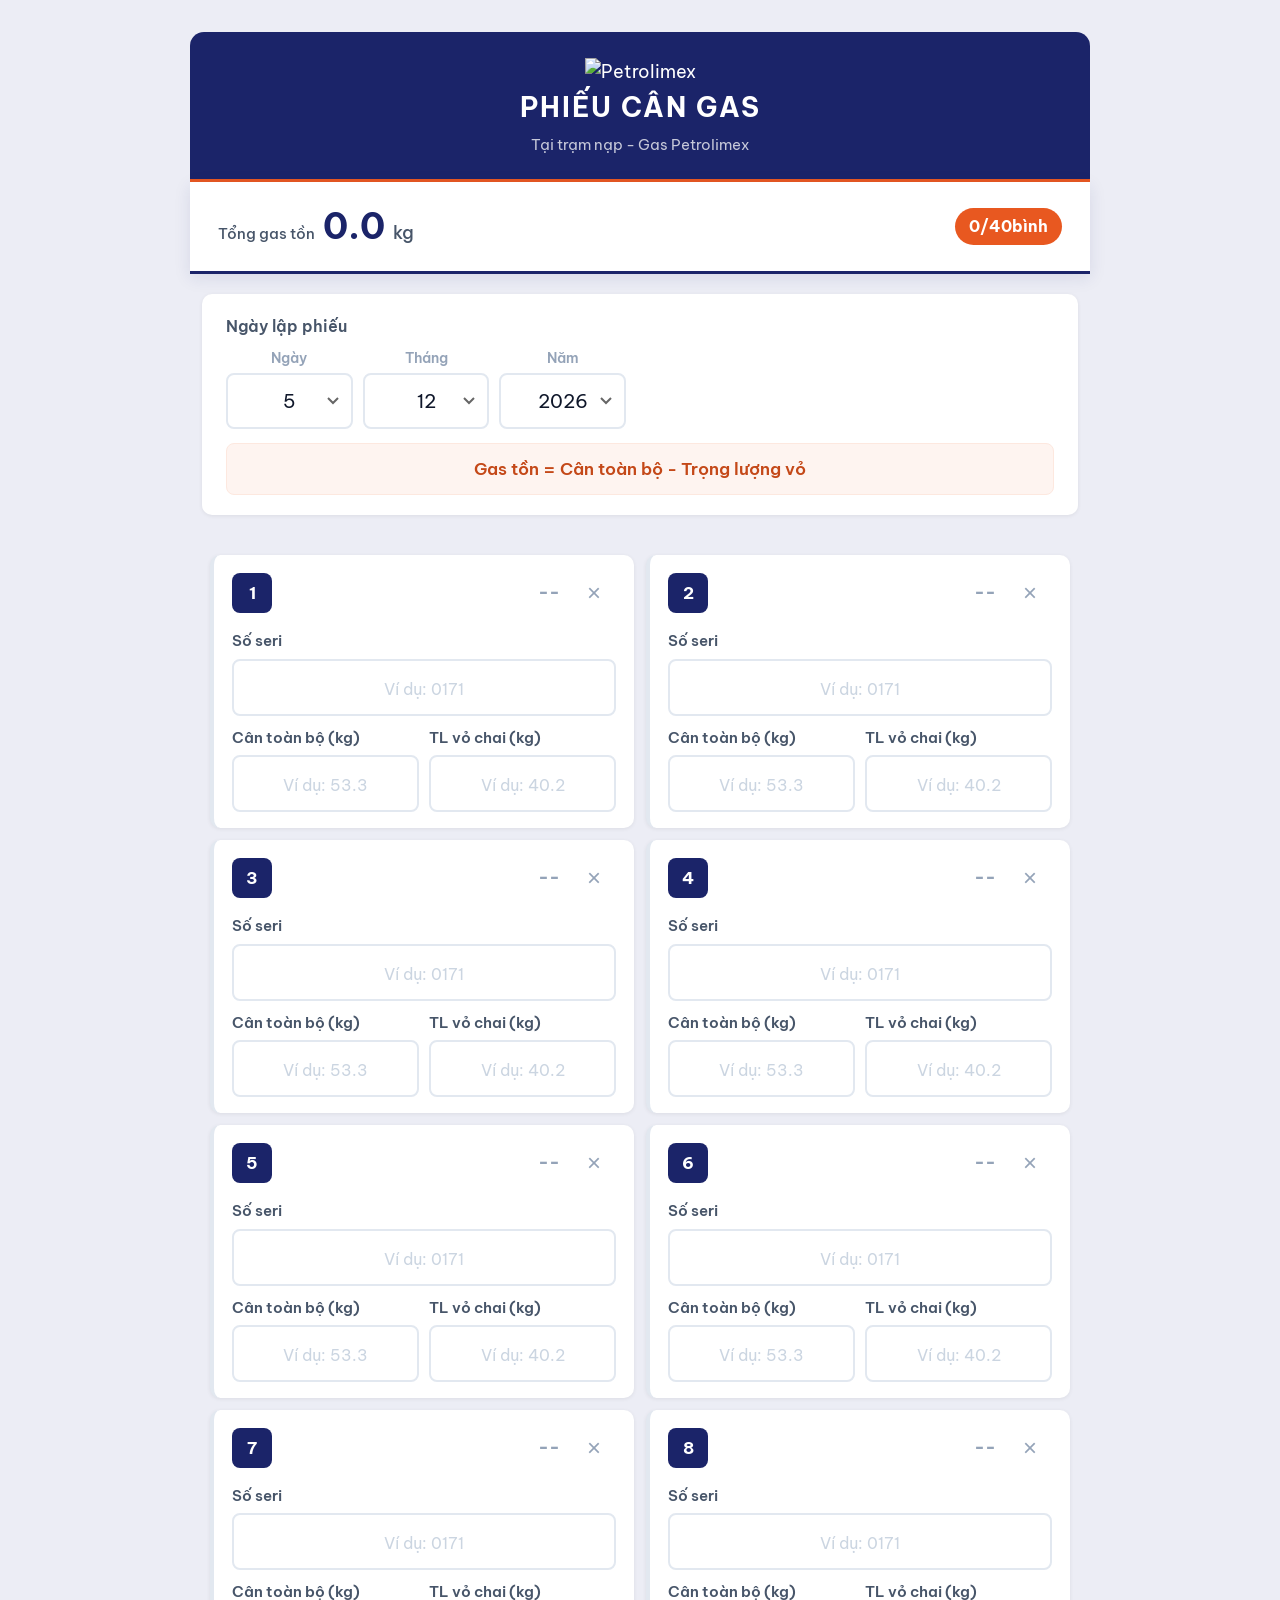
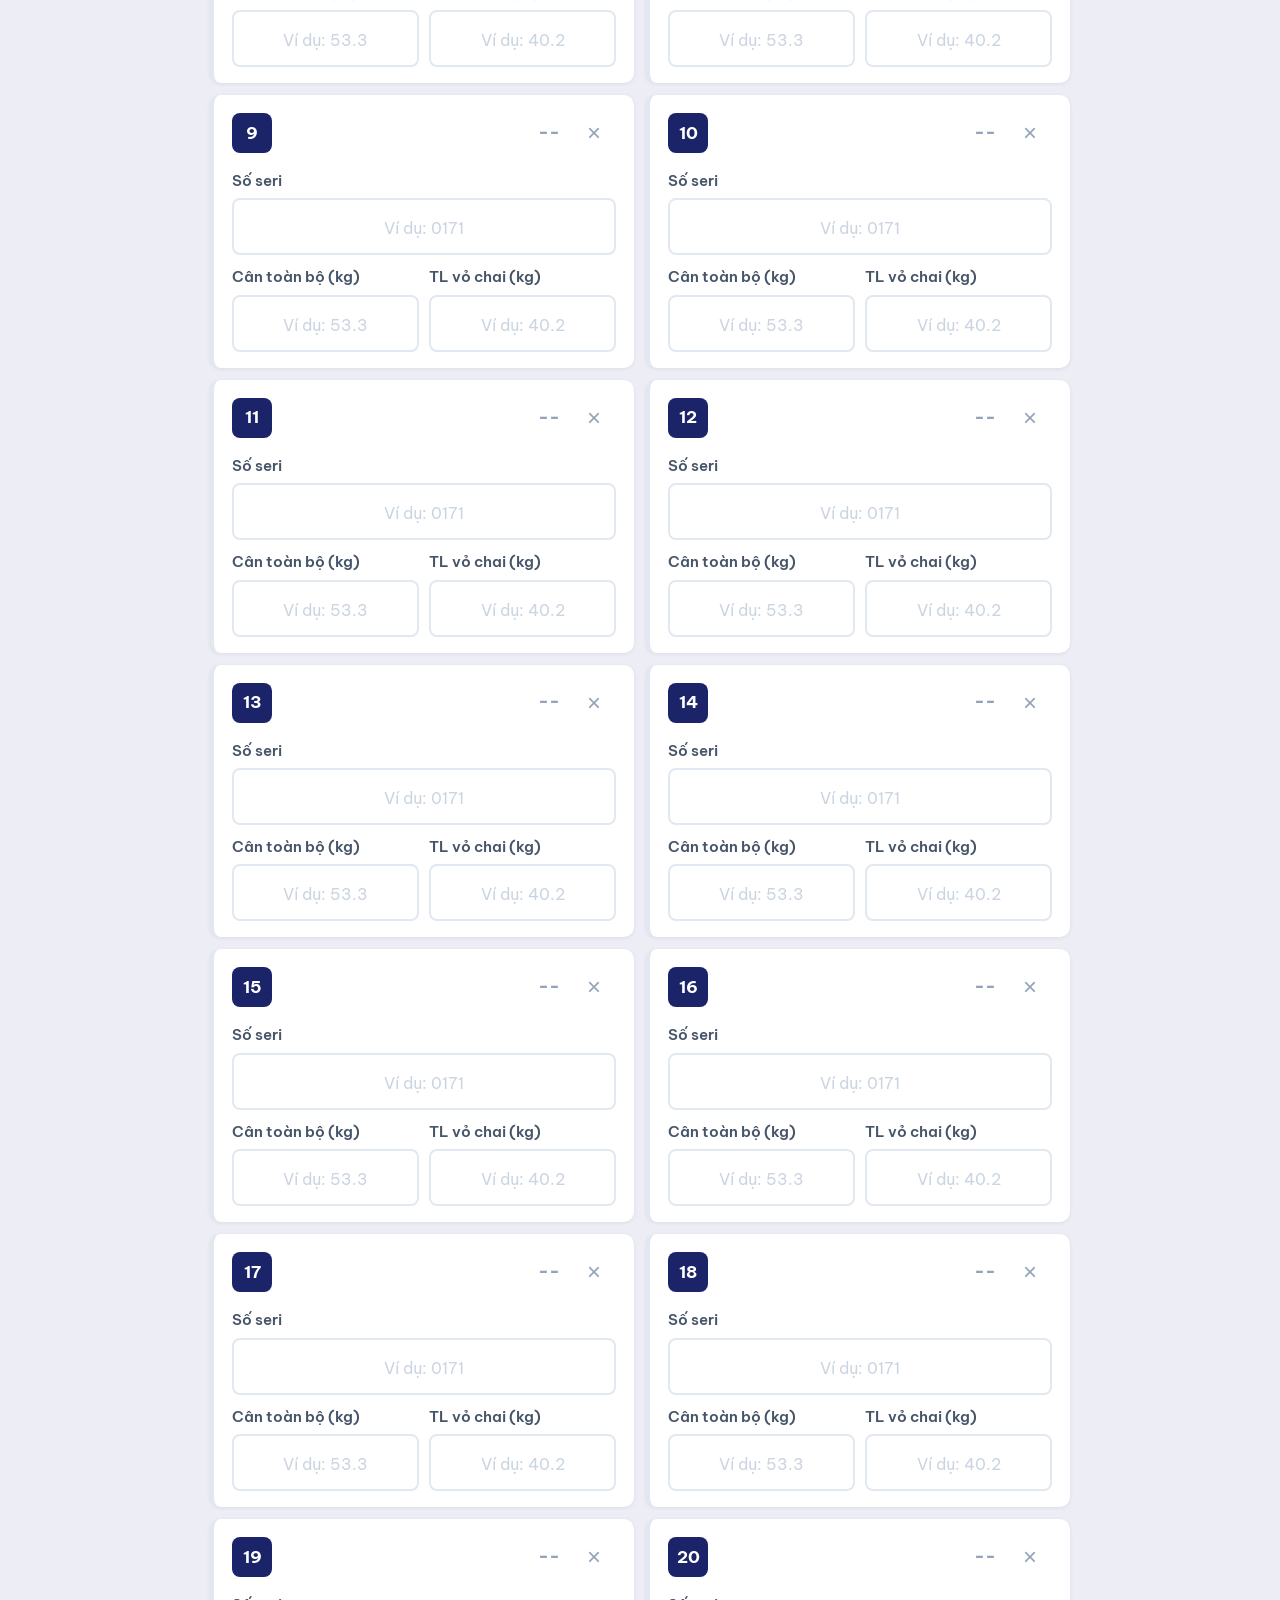
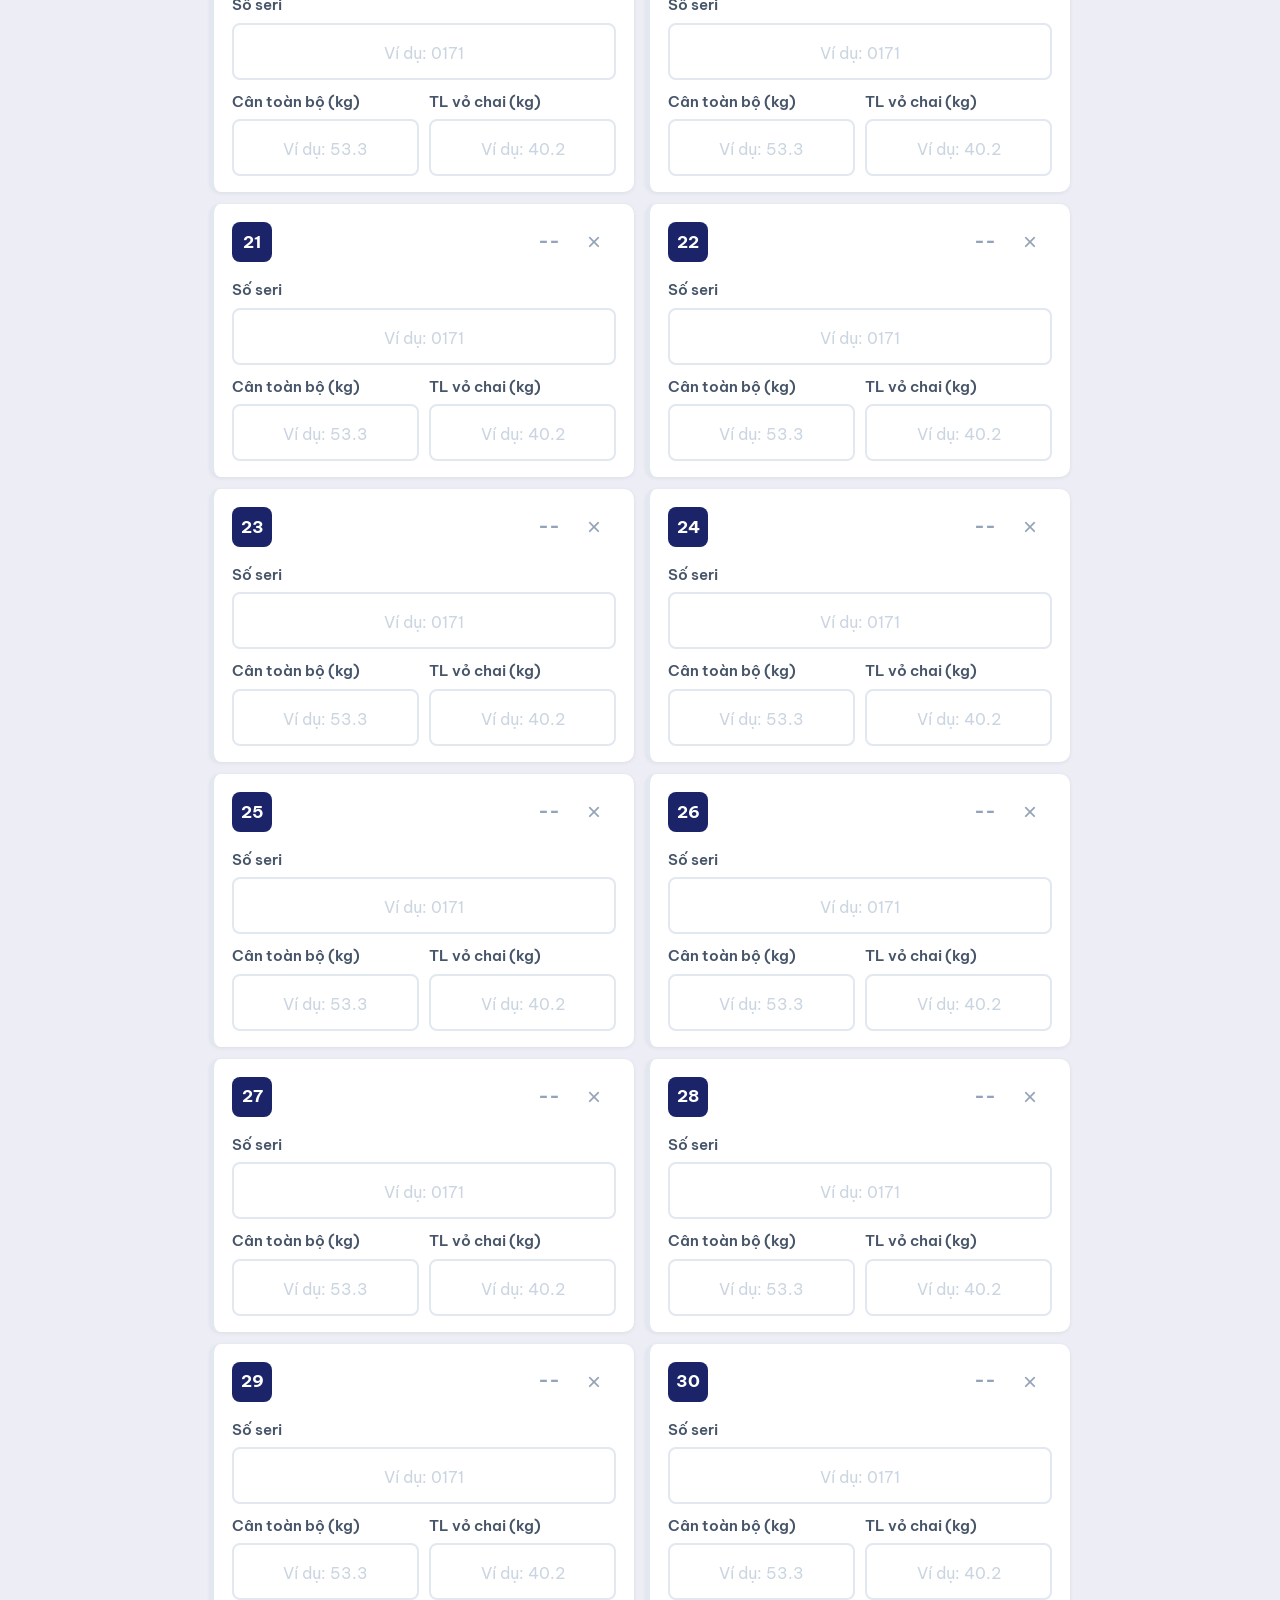
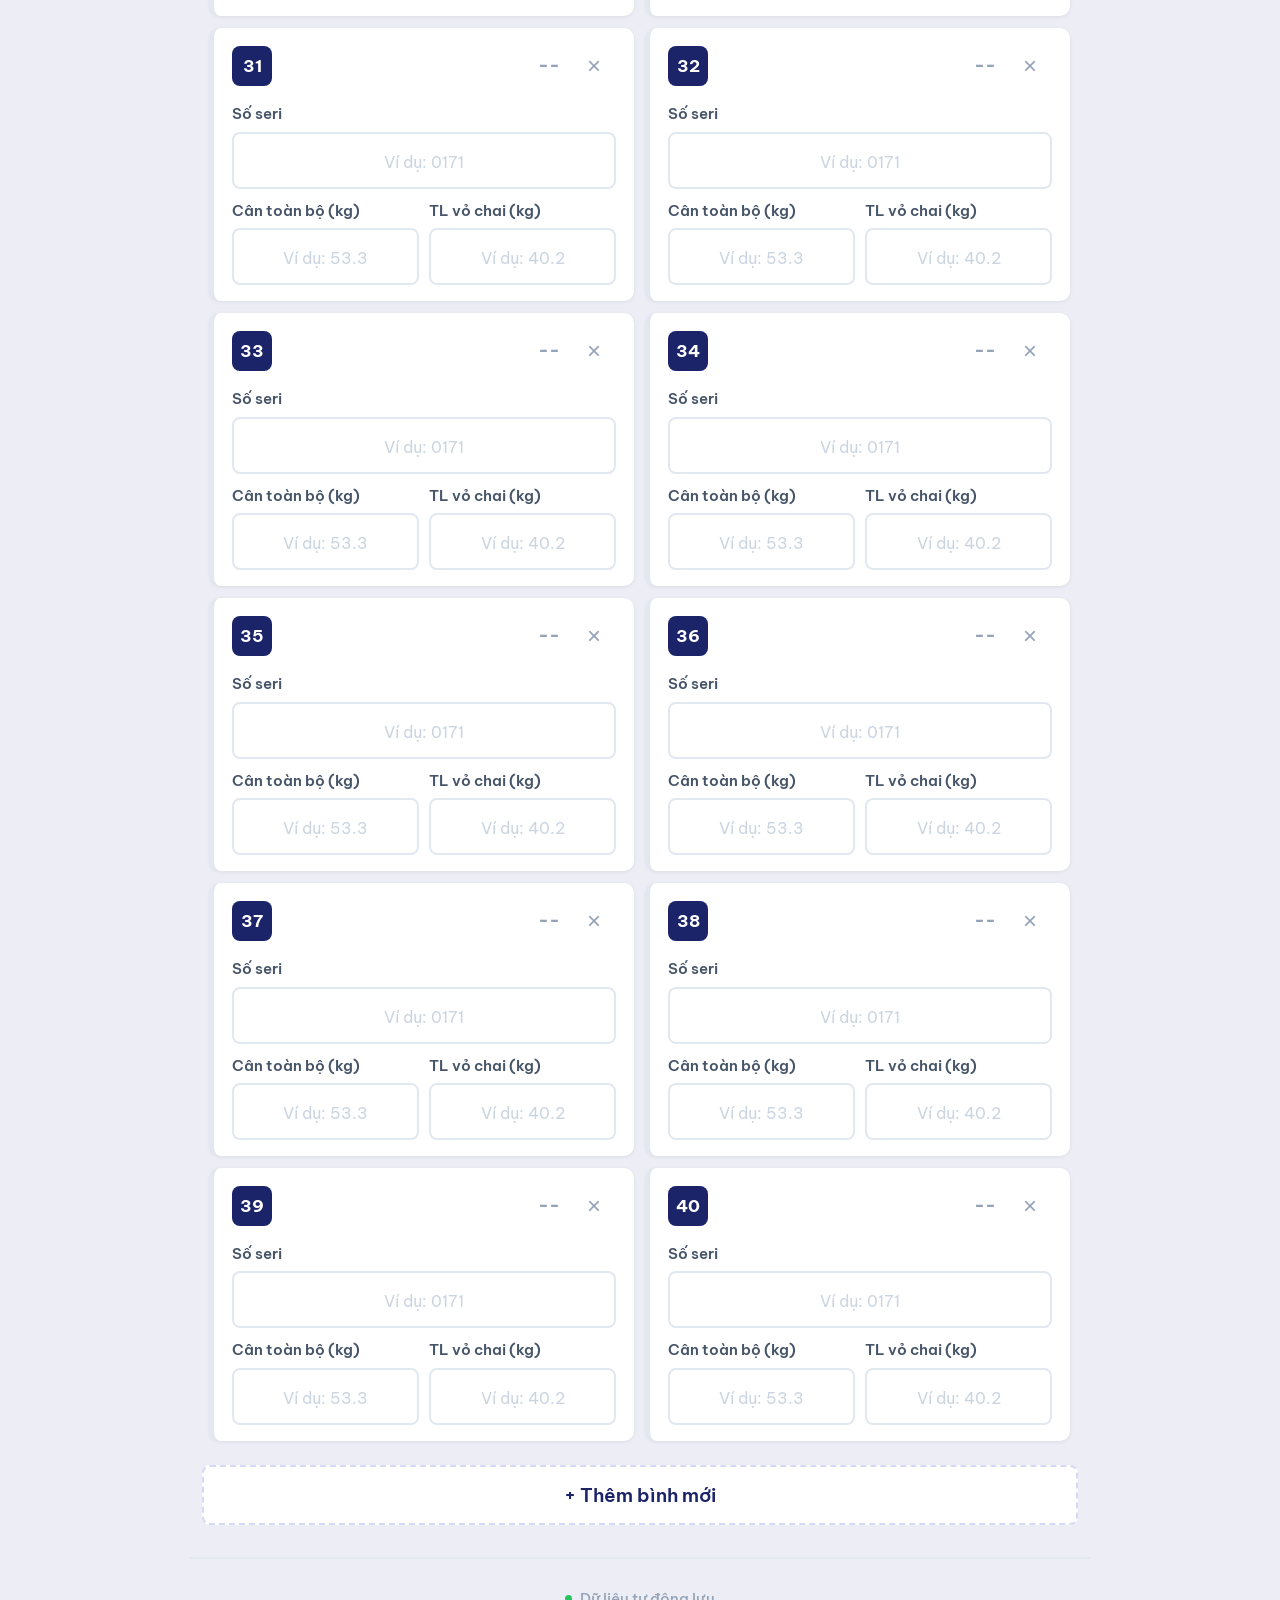
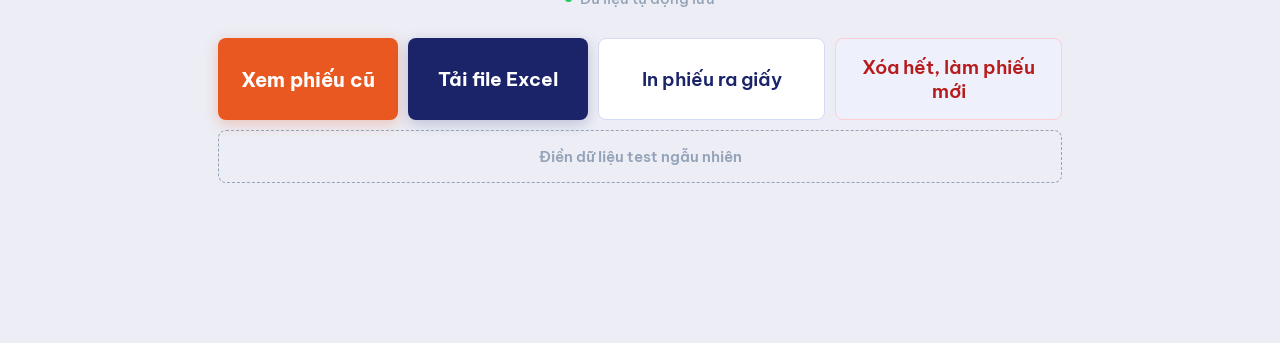
==== commit a9c0100f: "style: update button styles and layout for improved responsiveness" ====
--- a/index.html
+++ b/index.html
@@ -1,5 +1,6 @@
 <!DOCTYPE html>
 <html lang="vi">
+
 <head>
   <meta charset="UTF-8">
   <meta name="viewport" content="width=device-width, initial-scale=1.0">
@@ -11,7 +12,8 @@
   <link rel="apple-touch-icon" href="assets/icon-180.png">
   <link rel="preconnect" href="https://fonts.googleapis.com">
   <link rel="preconnect" href="https://fonts.gstatic.com" crossorigin>
-  <link href="https://fonts.googleapis.com/css2?family=Be+Vietnam+Pro:wght@400;500;600;700&display=swap" rel="stylesheet">
+  <link href="https://fonts.googleapis.com/css2?family=Be+Vietnam+Pro:wght@400;500;600;700&display=swap"
+    rel="stylesheet">
   <title>Phiếu Cân Gas - Petrolimex</title>
   <link rel="stylesheet" href="css/variables.css">
   <link rel="stylesheet" href="css/base.css">
@@ -23,12 +25,16 @@
   <link rel="stylesheet" href="css/responsive.css">
   <link rel="stylesheet" href="css/print.css">
 </head>
+
 <body>
   <div class="offline-bar" id="offlineBar">Không có kết nối mạng</div>
 
   <header class="app-header" role="banner">
-    <h1>PHIẾU CÂN GAS</h1>
-    <p>Tại trạm nạp - Gas Petrolimex</p>
+    <img src="assets/logo-header.png" alt="Petrolimex" class="header-logo">
+    <div class="header-text">
+      <h1>PHIẾU CÂN GAS</h1>
+      <p>Tại trạm nạp - Gas Petrolimex</p>
+    </div>
   </header>
 
   <div class="summary-bar" id="summaryBar" role="status" aria-live="polite">
@@ -67,21 +73,32 @@
 
   <div class="cylinder-list" id="cylinderList" role="list" aria-label="Danh sách bình gas"></div>
 
+  <div class="add-row-wrap no-print">
+    <button class="btn btn-add" onclick="addRow()" type="button">+ Thêm bình mới</button>
+  </div>
+
+  <hr class="section-divider no-print">
+
   <div class="auto-save-hint no-print" role="status" aria-live="polite">
-    <span class="auto-save-dot"></span> Tự động lưu
+    <span class="auto-save-dot"></span> Dữ liệu tự động lưu
   </div>
 
   <div class="actions no-print">
-    <button class="btn btn-install" id="btnInstall" onclick="installApp()" type="button" style="display:none">Cài ứng dụng lên màn hình</button>
-    <button class="btn btn-add" onclick="addRow()" type="button">+ Thêm bình mới</button>
-    <button class="btn btn-primary" onclick="printForm()" type="button">In phiếu ra giấy</button>
+    <!-- Nhóm xem / xuất -->
     <div class="btn-row">
-      <button class="btn btn-secondary" onclick="showHistory()" type="button">Xem phiếu cũ</button>
-      <button class="btn btn-secondary" onclick="exportCSV()" type="button">Tải file Excel</button>
+      <button class="btn btn-primary" onclick="showHistory()" type="button">Xem phiếu cũ</button>
+      <button class="btn btn-install" onclick="exportCSV()" type="button">Tải file Excel</button>
     </div>
+
+    <!-- Hành động in -->
+    <button class="btn btn-secondary" onclick="printForm()" type="button">In phiếu ra giấy</button>
+
     <button class="btn btn-danger" onclick="clearAll()" type="button">Xóa hết, làm phiếu mới</button>
-    <!-- DEV: xóa nút này sau khi test xong -->
+
+    <!-- Dev & install -->
     <button class="btn btn-dev" onclick="fillRandomData()" type="button">Điền dữ liệu test ngẫu nhiên</button>
+    <button class="btn btn-dev" id="btnInstall" onclick="installApp()" type="button" style="display:none">Cài ứng dụng
+      lên màn hình</button>
   </div>
 
   <div class="history-modal" id="historyModal" role="dialog" aria-label="Phiếu đã lưu">
@@ -111,4 +128,5 @@
 
   <script type="module" src="js/main.js"></script>
 </body>
-</html>
+
+</html>
--- a/css/components.css
+++ b/css/components.css
@@ -5,6 +5,7 @@
   flex-direction: column;
   gap: 10px;
 }
+
 .cylinder-card {
   background: var(--bg-card);
   border-radius: var(--radius);
@@ -13,6 +14,7 @@
   border-left: 4px solid var(--border);
   transition: border-color 0.2s ease;
 }
+
 .cylinder-card.has-data {
   border-left-color: var(--plx-orange);
 }
@@ -24,6 +26,7 @@
   align-items: center;
   margin-bottom: 14px;
 }
+
 .card-number {
   background: var(--plx-navy);
   color: white;
@@ -37,6 +40,7 @@
   font-size: 0.94rem;
   flex-shrink: 0;
 }
+
 .card-result {
   font-size: 1.44rem;
   font-weight: 700;
@@ -45,10 +49,12 @@
   flex: 1;
   padding: 0 12px;
 }
+
 .card-result .unit {
   font-size: 0.89rem;
   font-weight: 500;
 }
+
 .card-result.empty {
   color: var(--text-muted);
   font-size: 1rem;
@@ -71,6 +77,7 @@
   transition: all 0.2s ease;
   -webkit-tap-highlight-color: transparent;
 }
+
 .card-delete:active {
   background: var(--red-100);
   color: var(--red-700);
@@ -83,8 +90,15 @@
   gap: 10px;
   margin-bottom: 10px;
 }
-.input-row:last-child { margin-bottom: 0; }
-.input-group { flex: 1; }
+
+.input-row:last-child {
+  margin-bottom: 0;
+}
+
+.input-group {
+  flex: 1;
+}
+
 .input-group label {
   display: block;
   font-size: 0.83rem;
@@ -92,6 +106,7 @@
   margin-bottom: 6px;
   font-weight: 600;
 }
+
 .input-group input {
   width: 100%;
   padding: 14px 12px;
@@ -107,12 +122,14 @@
   appearance: none;
   font-family: inherit;
 }
+
 .input-group input:focus {
   outline: none;
   border-color: var(--plx-navy);
   background: var(--plx-navy-50);
   box-shadow: 0 0 0 3px rgba(27, 36, 105, 0.12);
 }
+
 .input-group input::placeholder {
   color: #cbd5e1;
   font-size: 0.89rem;
@@ -122,9 +139,11 @@
 .cylinder-card.gas-negative {
   border-left-color: var(--red-700);
 }
+
 .card-result.negative {
   color: var(--red-700);
 }
+
 .gas-warn {
   font-size: 0.83rem;
   color: var(--red-700);
@@ -143,7 +162,26 @@
   font-weight: 600;
   display: none;
 }
-.duplicate-warn.show { display: block; }
+
+.duplicate-warn.show {
+  display: block;
+}
+
+/* ========== Add Row Button (below cylinder list) ========== */
+.add-row-wrap {
+  padding: 4px 12px 12px;
+}
+
+.add-row-wrap .btn-add {
+  width: 100%;
+}
+
+/* ========== Section Divider ========== */
+.section-divider {
+  border: none;
+  border-top: 2px solid var(--border);
+  margin: 20px 12px;
+}
 
 /* ========== Action Buttons ========== */
 .actions {
@@ -152,6 +190,7 @@
   flex-direction: column;
   gap: 10px;
 }
+
 .btn {
   padding: 16px 20px;
   border: none;
@@ -168,10 +207,12 @@
   -webkit-tap-highlight-color: transparent;
   font-family: inherit;
 }
+
 .btn:active {
   opacity: 0.85;
   transform: scale(0.98);
 }
+
 /* Primary: Orange */
 .btn-primary {
   background: var(--plx-orange);
@@ -181,18 +222,21 @@
   font-weight: 700;
   box-shadow: 0 4px 14px rgba(232, 88, 32, 0.28);
 }
+
 /* Secondary: Navy tint */
 .btn-secondary {
-  background: var(--plx-navy-50);
+  background: #fff;
   color: var(--plx-navy);
   border: 1.5px solid var(--plx-navy-100);
 }
-/* Danger: Red border on white */
+
+/* Danger: Red border */
 .btn-danger {
-  background: #fff;
+  background: var(--plx-navy-50);
   color: var(--red-700);
   border: 1.5px solid var(--red-100);
 }
+
 /* Add: Dashed navy border */
 .btn-add {
   background: var(--bg-card);
@@ -200,11 +244,15 @@
   border: 2px dashed var(--plx-navy-100);
   min-height: 50px;
 }
+
 .btn-row {
   display: flex;
   gap: 10px;
 }
-.btn-row .btn { flex: 1; }
+
+.btn-row .btn {
+  flex: 1;
+}
 
 /* ========== Install Button ========== */
 .btn-install {
@@ -218,7 +266,7 @@
 .btn-dev {
   background: transparent;
   color: var(--text-muted);
-  border: 1.5px dashed var(--border);
+  border: 1.5px dashed var(--text-muted);
   font-size: 0.83rem;
   min-height: 44px;
 }
@@ -234,10 +282,11 @@
   color: var(--text-muted);
   font-weight: 500;
 }
+
 .auto-save-dot {
   width: 7px;
   height: 7px;
   border-radius: 50%;
   background: #22c55e;
   flex-shrink: 0;
-}
+}
--- a/css/responsive.css
+++ b/css/responsive.css
@@ -15,11 +15,14 @@
     padding: 16px;
     gap: 12px;
   }
+  .add-row-wrap { max-width: 600px; margin: 0 auto; }
+  .section-divider { max-width: 600px; margin: 20px auto; }
   .actions {
     max-width: 576px;
     margin: 0 auto;
     padding: 20px 16px calc(20px + var(--safe-bottom));
   }
+  .auto-save-hint { max-width: 576px; margin: 0 auto; }
 
   /* History modal centered on desktop */
   .history-modal { align-items: center; }
@@ -50,20 +53,24 @@
     gap: 12px;
     padding: 20px;
   }
+  .add-row-wrap { max-width: 900px; }
+  .section-divider { max-width: 900px; margin: 20px auto; }
   .actions {
     max-width: 876px;
     flex-direction: row;
     flex-wrap: wrap;
   }
-  .actions .btn { flex: 1; min-width: 180px; }
-  .actions .btn-primary { flex: 2; }
+  .actions > .btn { flex: 1; min-width: 180px; }
   .actions .btn-row { flex: 2; min-width: 360px; }
+  .auto-save-hint { max-width: 876px; }
 }
 
 /* ========== Wide Desktop: 1440px+ — 3 cột ========== */
 @media (min-width: 1440px) {
   .app-header, .summary-bar { max-width: 1080px; }
   .form-meta, .actions { max-width: 1056px; }
+  .add-row-wrap, .section-divider { max-width: 1080px; }
+  .auto-save-hint { max-width: 1056px; }
   .cylinder-list {
     max-width: 1080px;
     grid-template-columns: 1fr 1fr 1fr;
